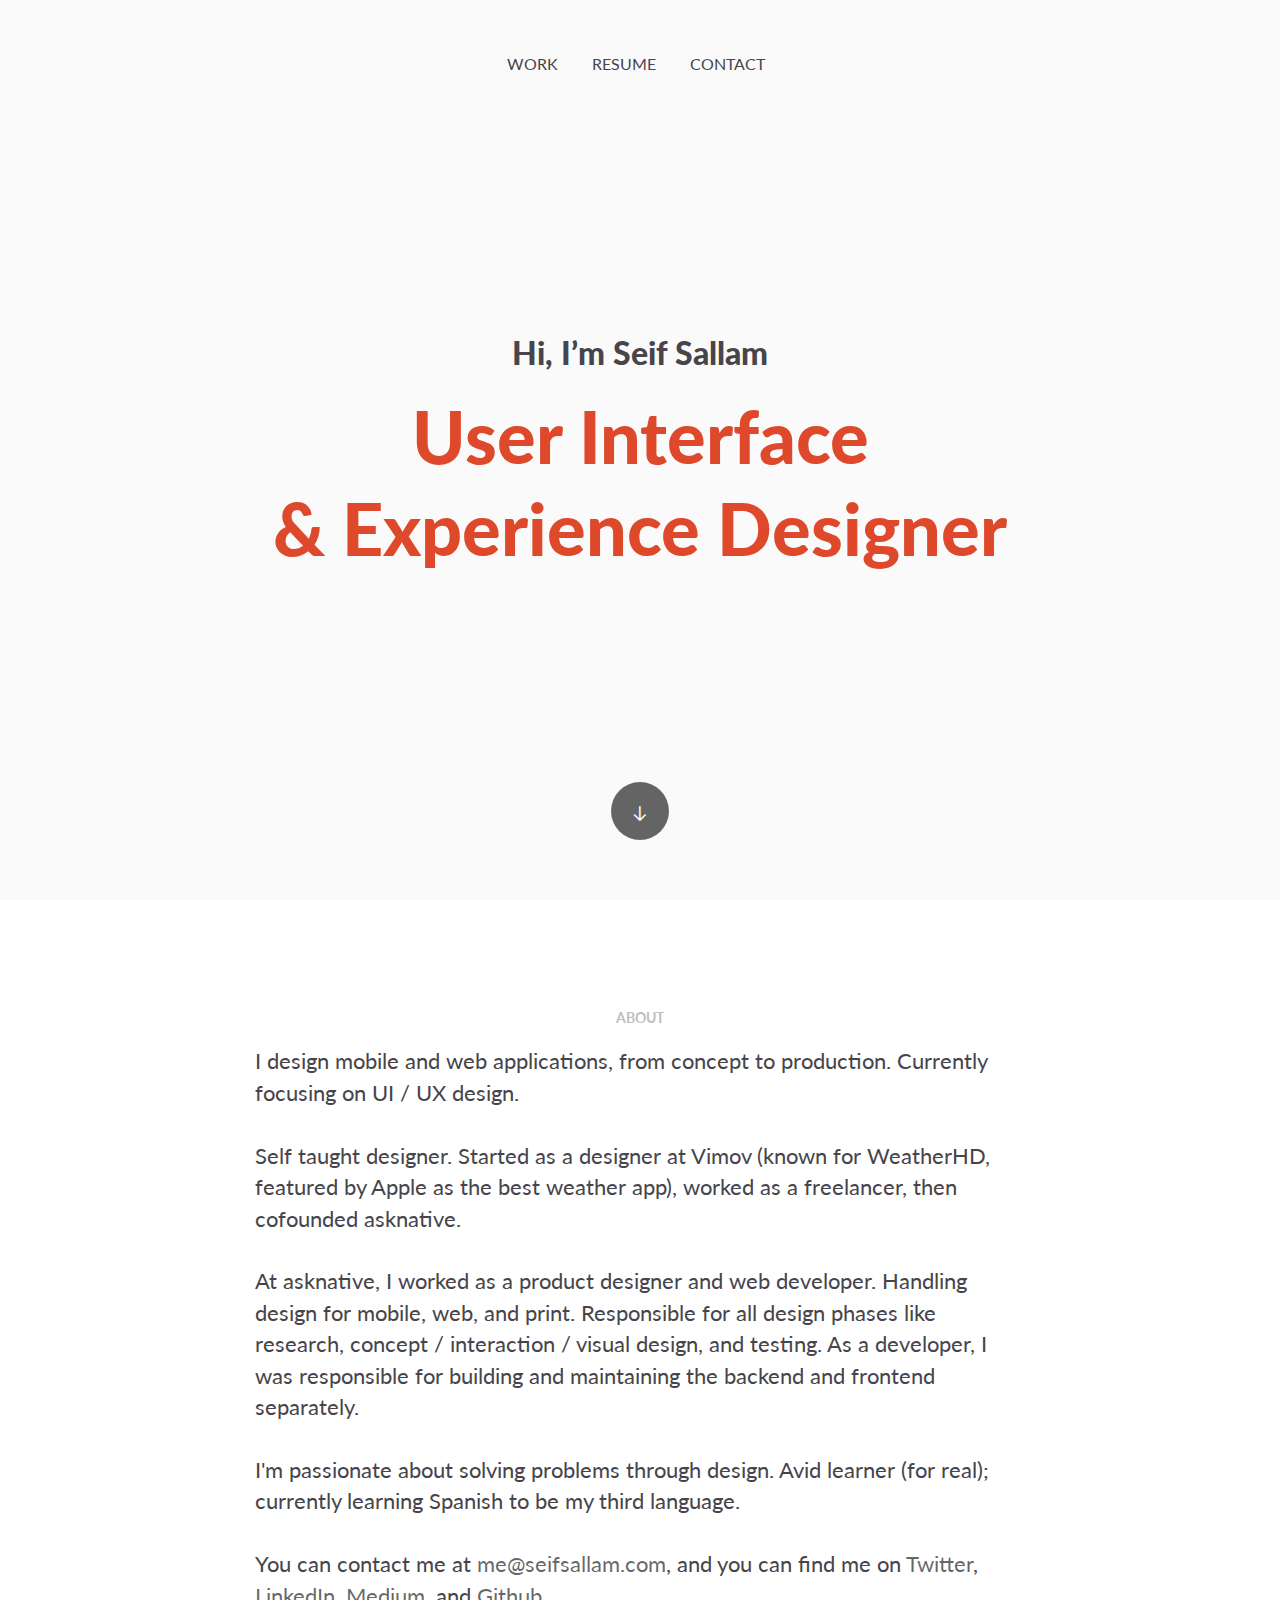
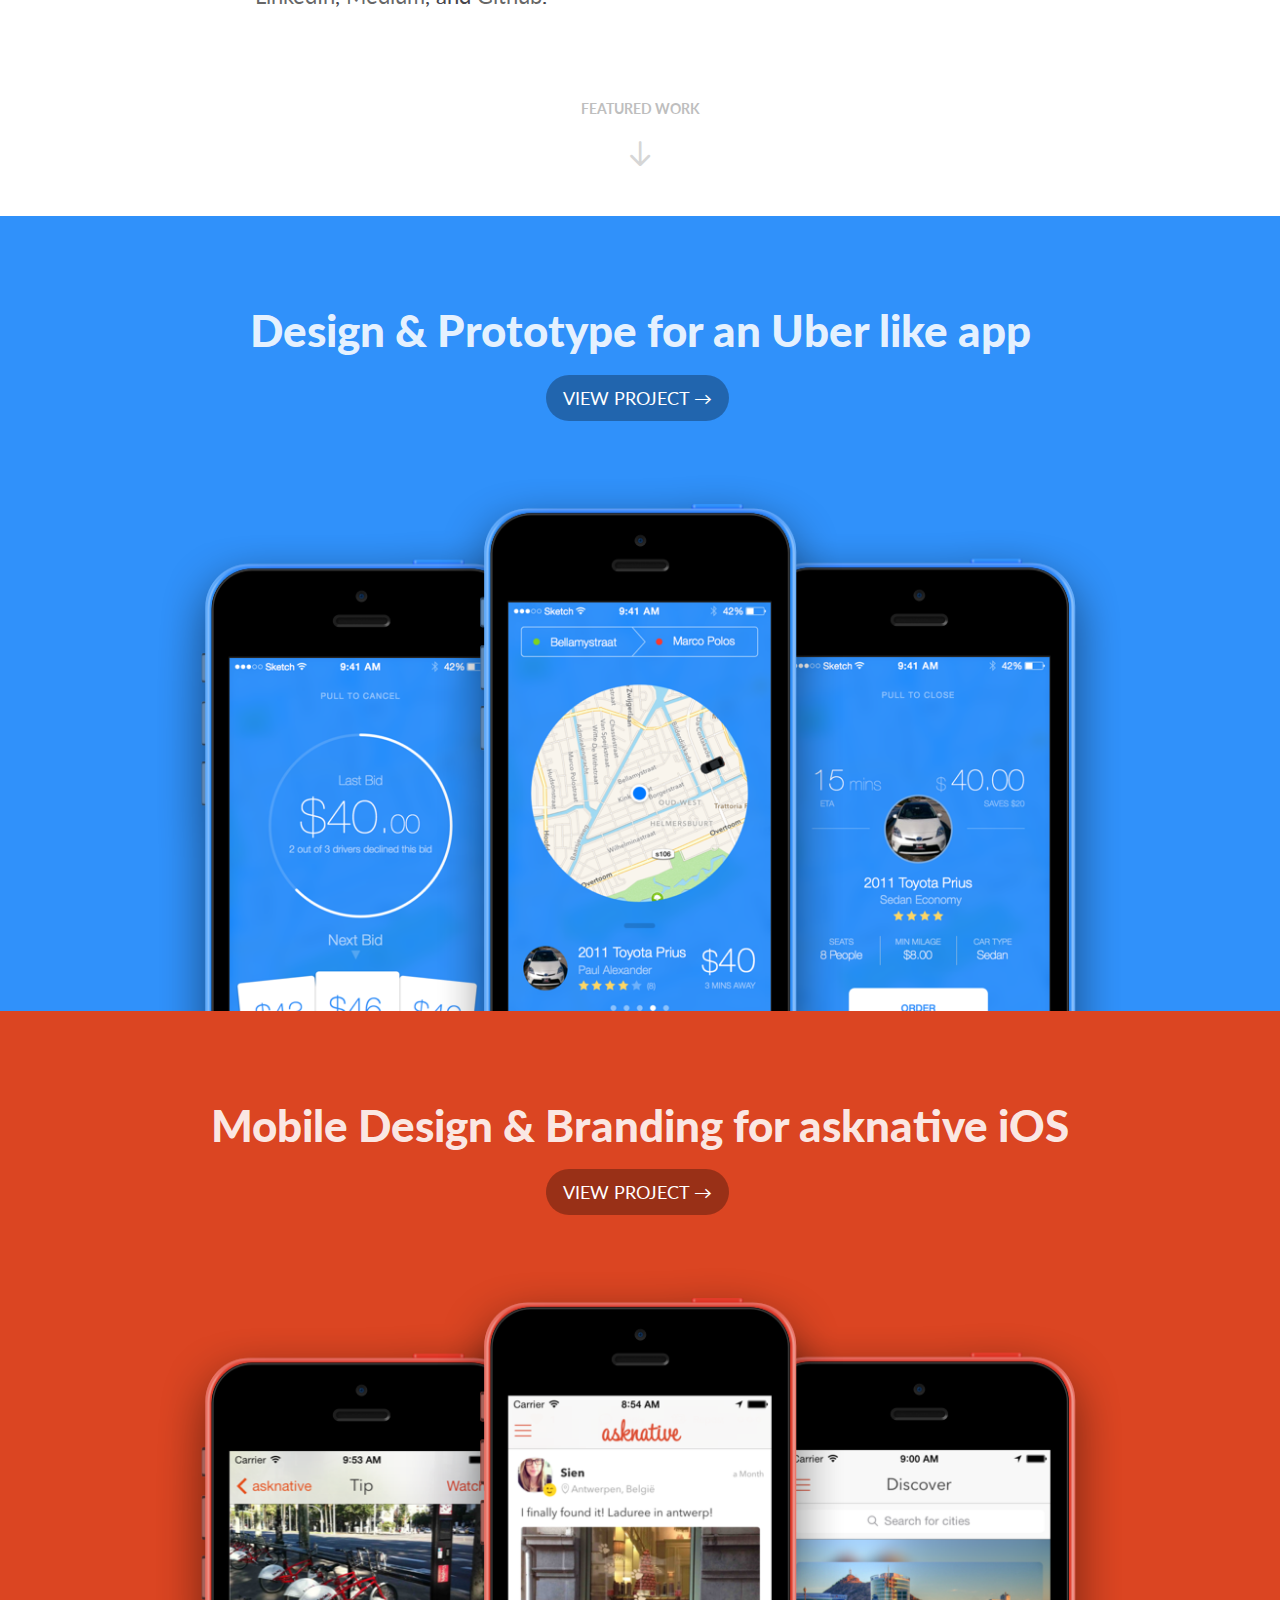
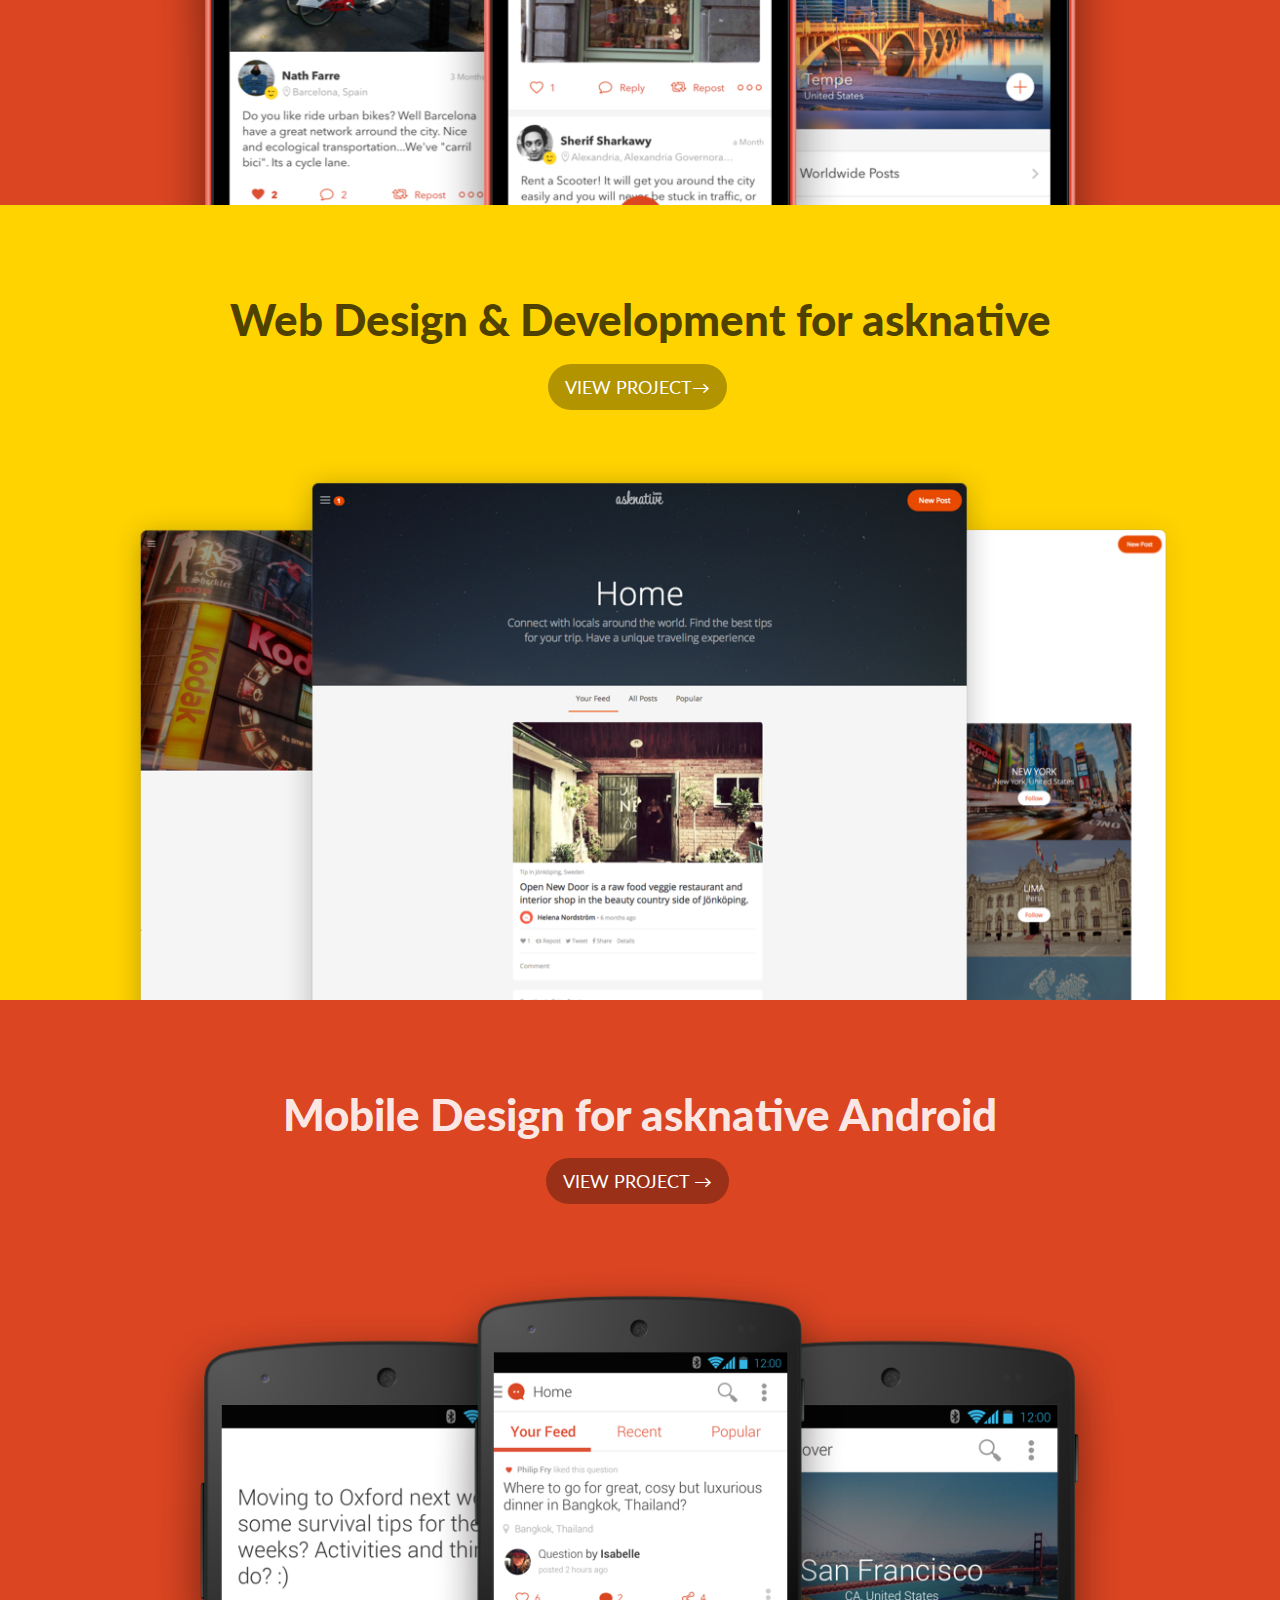
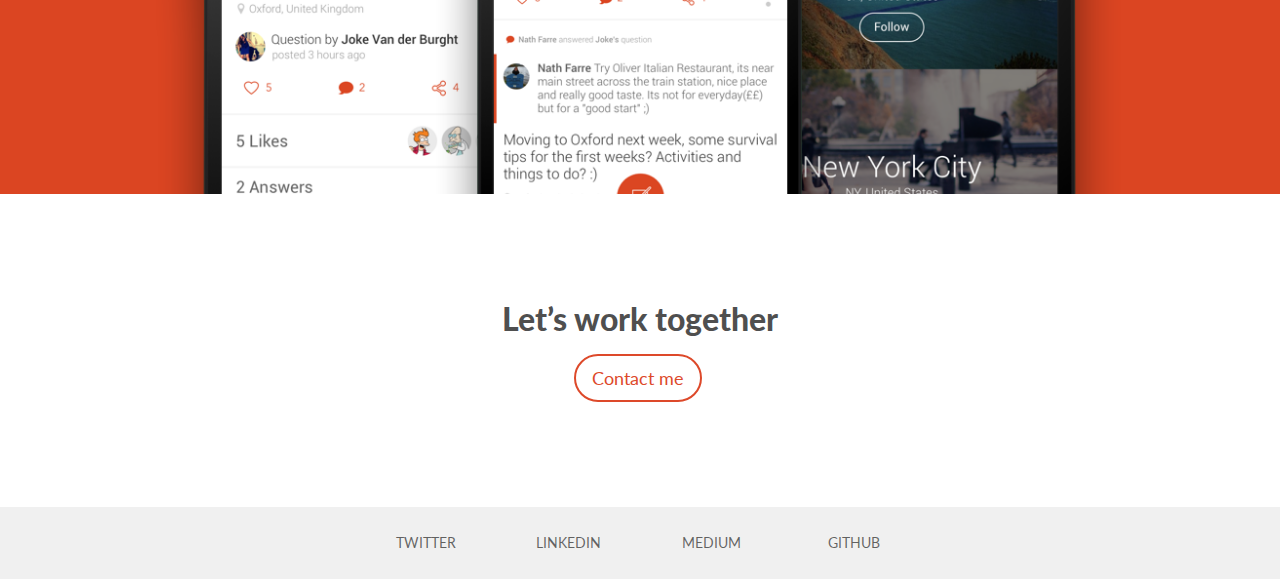
==== index.html @ abde161d "Update Title, Description, and SEO tags" ====
<!doctype html>
<html>
<head>
    <meta charset="utf-8">
    <meta name="keywords" content="product design, freelance, design, ui design, ux design, iOS, android, mobile design, web design">
    <meta name="description" content="User interface and User Experience Designer.">
    <link rel="shortcut icon" type="image/png" href="favicon.png" />
    <meta name="viewport" content="width=device-width, initial-scale=1, user-scalable=0">
    <link rel="stylesheet" type="text/css" href="./css/bootstrap.css">
    <link rel="stylesheet" id="ppstyle" type="text/css" href="style.css">
    <link rel='stylesheet' href='./css/feather.min.css'/><link rel='stylesheet' href='./css/font-awesome.min.css'/><link href='http://fonts.googleapis.com/css?family=Lato:100,300,400,700,900&subset=latin,latin-ext' rel='stylesheet' type='text/css'>
<link href='http://fonts.googleapis.com/css?family=Domine&subset=latin,latin-ext' rel='stylesheet' type='text/css'>
    <script src="./js/jquery-2.1.0.min.js"></script>
    <script src="./js/bootstrap.js"></script>
    <script src="./js/blocs.js"></script>
    
    <title>Seif Sallam UI and UX Designer</title>
</head>
<body>
<!-- Main container -->
<div class="page-container">
    <!-- Hero Bloc --><div id="hero-bloc" class="bloc hero bgc-snow">
	<div class="container bloc-sm hero-nav">
		<nav class="navbar row nav-center">
			<div class="navbar-header">
				<button id="nav-toggle" type="button" class="ui-navbar-toggle navbar-toggle" data-toggle="collapse" data-target=".navbar-1">
					<span class="sr-only">Toggle navigation</span><span class="icon-bar"></span><span class="icon-bar"></span><span class="icon-bar"></span>
				</button>
			</div>
			<div class="navbar-collapse navbar-1 collapse">
				<ul class="site-navigation nav navbar-nav pull-right">
					<li>
						<a class="ltc-outer-space" id="pl-undefined" onclick="scrollToTarget('#project-yaya')">WORK</a>
					</li>
					<li>
						<a id="pl-undefined" class="ltc-outer-space" href="https://paper.dropbox.com/doc/Seif-Sallam-7oxfIg7sLKxjSXdQ8D6M7" target="_blank">RESUME</a>
					</li>
					<li>
						<a id="pl-undefined" href="mailto:me@seifsallam.com" class="ltc-outer-space">CONTACT</a>
					</li>
				</ul>
			</div>
		</nav>
	</div>
	<div class="v-center text-center">
		<div class="vc-content row">
			<div class="col-sm-12">
				<h3 class=" tc-outer-space">
					Hi, I&rsquo;m Seif Sallam
				</h3>
				<h1 class=" text-center tc-cinnabar">
					User Interface<br />&amp; Experience Designer
				</h1>
			</div>
		</div>
	</div><a id="scroll-hero" class="btn-dwn" onclick="scrollToTarget('#about')"><span class="feather-icon icon-arrow-down icon-2 icon-snow icon-sm"></span></a>
</div><!-- Hero Bloc END --><!-- bloc-2 --><div class="bloc l-bloc bgc-white tc-outer-space" id="bloc-2">
	<div class="container bloc-sm">
		<div class="row voffset-lg">
			<div class="col-xs-12 col-md-8 col-md-offset-2">
				<h4 class="mg-md text-center tc-gray-x11-gray">
					<strong>ABOUT</strong>
				</h4>
				<p class=" text-left">
					I design mobile and web applications, from concept to production. Currently focusing on UI / UX design.<br /><br />Self taught designer. Started as a designer at Vimov (known for WeatherHD, featured by Apple as the best weather app), worked as a freelancer, then cofounded asknative.<br /><br />At asknative, I worked as a product designer and web developer. Handling design for mobile, web, and print. Responsible for all design phases like research, concept / interaction / visual design, and testing. As a developer, I was responsible for building and maintaining the backend and frontend separately.<br /><br />I'm passionate about solving problems through design. Avid learner (for real); currently learning Spanish to be my third language.<br /><br />You can contact me at <a class="ltc-84" href="mailto:me@seifsallam.com">me@seifsallam.com</a>, and you can find me on <a class="ltc-84" href="http://twitter.com/seifsallam" target="_blank">Twitter</a>, <a class="ltc-84" href="https://eg.linkedin.com/in/seifsallam" target="_blank">LinkedIn</a>, <a class="ltc-84" href="http://medium.com/@seifsallam" target="_blank">Medium</a>, and <a class="ltc-84" href="http://github.com/seifsallam" target="_blank">Github</a>.
				</p>
			</div>
		</div>
	</div>
</div><!-- bloc-2 END --><!-- bloc-3 --><div class="bloc l-bloc bgc-white" id="bloc-3">
	<div class="container bloc-md">
		<div class="row">
			<div class="col-xs-12 col-md-8 col-md-offset-2">
				<h4 class="mg-md text-center tc-gray-x11-gray">
					<strong>FEATURED WORK</strong>
				</h4>
				<div class="text-center">
					<a onclick="scrollToTarget('#project-yaya')"><span class="feather-icon icon-arrow-down icon-md icon-light-gray"></span></a>
				</div>
			</div>
		</div>
	</div>
</div><!-- bloc-3 END --><!-- project-yaya --><div class="bloc bgc-dodger-blue d-bloc" id="project-yaya">
	<div class="container">
		<div class="row voffset-lg">
			<div class="col-sm-12">
				<h3 class="mg-md  text-center">
					Design &amp; Prototype for an Uber like app
				</h3>
				<div class="text-center">
					<a href="car-app.html" class="btn btn-lg btn-rd btn-d">VIEW PROJECT →</a>
				</div><a href="car-app.html"><img class="img-responsive center-block" src="img/preview-yaya-full.png" /></a>
			</div>
		</div>
	</div>
</div><!-- project-yaya END --><!-- project-asknative-ios --><div class="bloc bgc-cg-red d-bloc" id="project-asknative-ios">
	<div class="container">
		<div class="row voffset-lg">
			<div class="col-sm-12">
				<h3 class="mg-md  text-center">
					Mobile Design &amp; Branding for asknative iOS
				</h3>
				<div class="text-center">
					<a href="asknative-ios.html" class="btn btn-rd btn-lg btn-d">VIEW PROJECT →</a>
				</div><a href="asknative-ios.html"><img class="img-responsive center-block" src="img/preview-asknative-ios-full.png" /></a>
			</div>
		</div>
	</div>
</div><!-- project-asknative-ios END --><!-- project-asknative-webapp --><div class="bloc bgc-yellow-ncs l-bloc" id="project-asknative-webapp">
	<div class="container">
		<div class="row voffset-lg">
			<div class="col-sm-12">
				<h3 class="mg-md  text-center">
					Web Design &amp; Development for asknative
				</h3>
				<div class="text-center">
					<a href="asknative-webapp.html" class="btn btn-rd btn-lg btn-d">VIEW PROJECT→</a>
				</div><a href="asknative-webapp.html"><img class="img-responsive center-block" src="img/preview-asknative-web-full.png" /></a>
			</div>
		</div>
	</div>
</div><!-- project-asknative-webapp END --><!-- project-asknative-android --><div class="bloc bgc-cg-red d-bloc" id="project-asknative-android">
	<div class="container">
		<div class="row voffset-lg">
			<div class="col-sm-12">
				<h3 class="mg-md  text-center">
					Mobile Design for asknative Android
				</h3>
				<div class="text-center">
					<a href="asknative-android.html" class="btn btn-rd btn-lg btn-d">VIEW PROJECT →</a>
				</div><a href="asknative-android.html"><img class="img-responsive center-block" src="img/preview-asknative-android-full.png" /></a>
			</div>
		</div>
	</div>
</div><!-- project-asknative-android END --><!-- bloc-8 --><div class="bloc l-bloc bgc-white" id="bloc-8">
	<div class="container bloc-lg">
		<div class="row">
			<div class="col-xs-12 col-md-8 col-md-offset-2">
				<h3 class="text-center  mg-md">
					Let&rsquo;s work together
				</h3>
				<div class="text-center">
					<a href="mailto:me@seifsallam.com" class="btn btn-rd wire-btn-cinnabar btn-lg btn-wire">Contact me</a>
				</div>
			</div>
		</div>
	</div>
</div><!-- bloc-8 END --><!-- Footer - bloc-114 --><div class="bloc bgc-anti-flash-white l-bloc" id="bloc-114">
	<div class="container bloc-sm">
		<div class="row">
			<div class="col-sm-12 col-md-6 col-md-offset-3">
				<div class="col-sm-3 text-center">
					<a class="social" href="index.html"></a>
					<div class="text-center">
						<a href="http://twitter.com/seifsallam" class="a-btn" target="_blank">TWITTER</a>
					</div>
				</div>
				<div class="col-sm-3 text-center">
					<a class="social" href="index.html"></a><a href="https://eg.linkedin.com/in/seifsallam" class="a-btn" target="_blank">LINKEDIN</a>
				</div>
				<div class="col-sm-3 text-center">
					<a class="social" href="index.html"></a><a href="http://medium.com/@seifsallam" class="a-btn" target="_blank">MEDIUM</a>
				</div>
				<div class="col-sm-3 text-center">
					<a class="social" href="index.html"></a><a href="http://github.com/seifsallam" class="a-btn" target="_blank">GITHUB</a>
				</div>
			</div>
		</div>
	</div>
</div><!-- Footer - bloc-114 END -->
</div>
<!-- Main container END -->

</body>
    
<!-- Google Analytics -->
<script>  (function(i,s,o,g,r,a,m){i['GoogleAnalyticsObject']=r;i[r]=i[r]||function(){  (i[r].q=i[r].q||[]).push(arguments)},i[r].l=1*new Date();a=s.createElement(o),  m=s.getElementsByTagName(o)[0];a.async=1;a.src=g;m.parentNode.insertBefore(a,m)  })(window,document,'script','//www.google-analytics.com/analytics.js','ga');  ga('create', 'UA-33224950-2', 'auto');  ga('send', 'pageview');</script>
<!-- Google Analytics END -->

</html>
---- style.css ----
/*-----------------------------------------------------------------------------------*/
/*	    portfolio
/*      Built with Blocs
/*-----------------------------------------------------------------------------------*/

body{
	margin:0;
	padding:0;
    background:#FFF;
    overflow-x:hidden;
    -webkit-font-smoothing: antialiased;
    -moz-osx-font-smoothing: grayscale;
}
a:hover{text-decoration: none; cursor:pointer;}

a,button{outline: none!important;} /* Prevent ugly blue glow on chrome and safari */


a{
	color:or:#DD492A!important;
}
 a:hover{
	color:#000000!important;
	 text-decoration: none;
	 cursor:pointer;
}



/* Globals type styling */
 h1, h4, h5, h6, p, label, .btn, a{
	font-family:Lato;
	font-weight:400;
}
h2{
	font-family:Lato;
	font-weight:900;
}
h3{
	font-family:Lato;
	font-weight:900;
}

h2{
	font-size:66px;
}
h3{
	font-size:44px;
}
h4{
	font-size:14px;
}

/* Site container width */

.container{
	max-width:1170px;
}

/* = Blocs
-------------------------------------------------------------- */

.bloc{
	width:100%;
	clear:both;
	background: 50% 50% no-repeat;
	padding:0 50px;
	-webkit-background-size: cover;
	-moz-background-size: cover;
	-o-background-size: cover;
	background-size: cover;
	position:relative;
}
.bloc .container{
	padding-left:0;
	padding-right:0;
}


/* Sizes */

.bloc-lg{
	padding:100px 50px;
}
.bloc-md{
	padding:50px;
}
.bloc-sm{
	padding:20px 50px;
}


/* Group Styles */

.bloc-group{
	width:100%;
	display:table;
	table-layout: fixed;
}
.bloc-group .bloc{
	position:relative;
	display: table-cell;
	vertical-align: top;
}
.bloc-tile-2{
	width:50%;
}
.bloc-tile-3{
	width:33.33333333%;
}
.bloc-tile-4{
	width:25%;
}
.bloc-tile-2 .container, .bloc-tile-3 .container, .bloc-tile-4 .container{
	width:100%;
}


/* Dark theme */

.d-bloc{
	color:rgba(255,255,255,.7);
}
.d-bloc button:hover{
	color:rgba(255,255,255,.9);
}
.d-bloc h1, .d-bloc h2, .d-bloc h3, .d-bloc h4,.d-bloc h5, .d-bloc h6, .d-bloc .ico{
	color:rgba(255,255,255,.9);
}
.d-bloc .icon-round,.d-bloc .icon-square,.d-bloc .icon-rounded,.d-bloc .icon-semi-rounded-a,.d-bloc .icon-semi-rounded-b{
	border-color:rgba(255,255,255,.9);
}
.d-bloc .divider-h span{
	border-color:rgba(255,255,255,.2);
}
.d-bloc a{
	color:rgba(255,255,255,.6);
}
.d-bloc a:hover{
	color:rgba(255,255,255,1);
}
.d-bloc .navbar-toggle .icon-bar{
	background:rgba(255,255,255,1);
}
.d-bloc .btn-wire,.d-bloc .btn-wire:hover{
	color:rgba(255,255,255,1);
	border-color:rgba(255,255,255,1);
}
.d-bloc .panel{
	color:rgba(0,0,0,.5);
}
.d-bloc .panel button:hover{
	color:rgba(0,0,0,.7);
}
.d-bloc .panel h1,.d-bloc .panel h2, .d-bloc .panel h3, .d-bloc .panel h4, .d-bloc .panel h5, .d-bloc .panel h6, .d-bloc .ico{
	color:rgba(0,0,0,.7);
}
.d-bloc .panel icon{
	border-color:rgba(0,0,0,.7);
}
.d-bloc .panel .divider-h span{
	border-color:rgba(0,0,0,.1);
}
.d-bloc .panel a{
	color:rgba(0,0,0,.6);
}
.d-bloc .panel a:hover{
	color:rgba(0,0,0,1);
}
.d-bloc .panel .btn-wire, .d-bloc .panel .btn-wire:hover{
	color:rgba(0,0,0,.7);
	border-color:rgba(0,0,0,.3);
}


/* Light theme */

.l-bloc{
	color:rgba(0,0,0,.5);
}
.l-bloc button:hover{
	color:rgba(0,0,0,.7);
}
.l-bloc h1,.l-bloc h2,.l-bloc h3,.l-bloc h4,.l-bloc h5, .l-bloc h6, .l-bloc .ico{
	color:rgba(0,0,0,.7);
}
.l-bloc .icon-round,.l-bloc .icon-square,.l-bloc .icon-rounded,.l-bloc .icon-semi-rounded-a,.l-bloc .icon-semi-rounded-b{
	border-color:rgba(0,0,0,.7);
}
.l-bloc .divider-h span{
	border-color:rgba(0,0,0,.1);
}
.l-bloc a{
	color:rgba(0,0,0,.6);
}
.l-bloc a:hover{
	color:rgba(0,0,0,1);
}
.l-bloc .navbar-toggle .icon-bar{
	color:rgba(0,0,0,.6);
}
.l-bloc .btn-wire, .l-bloc .btn-wire:hover{
	color:rgba(0,0,0,.7);
	border-color:rgba(0,0,0,.3);
}

/* Row Margin Offsets */

.voffset{
	margin-top:30px;
}
.voffset-md{
	margin-top:50px;
}
.voffset-lg{
	margin-top:80px;
}

/* Bloc text custom styling */

#hero-bloc h3{
	font-size: 32px;
	font-family: Lato;
	font-weight: 900;
}
#hero-bloc h1{
	font-family: Lato;
	font-weight: 900;
	font-size: 72px;
	line-height: 92px;
}
#bloc-2 p{
	font-family: Lato;
	font-weight: 400;
	font-size: 22px;
}
#bloc-8 h3{
	line-height: 30px;
	font-size: 32px;
}
#bloc-9 p{
	font-family: Domine;
	font-size: 24px;
	line-height: 36px;
}
#bloc-10 h5{
	font-family: Lato;
	font-weight: 400;
}
#bloc-10 h4{
	font-size: 14px;
	font-family: Lato;
	font-weight: 900;
	line-height: 15px;
}
#bloc-11 p{
	line-height: 36px;
	font-size: 24px;
	font-family: Domine;
}
#bloc-12 p{
	font-size: 24px;
	line-height: 36px;
	font-family: Domine;
}
#bloc-13 p{
	line-height: 36px;
	font-size: 24px;
	font-family: Domine;
}
#bloc-14 p{
	line-height: 36px;
	font-size: 24px;
	font-family: Domine;
}
#bloc-16 p{
	line-height: 36px;
	font-size: 24px;
	font-family: Domine;
}
#bloc-18 p{
	font-size: 24px;
	line-height: 36px;
	font-family: Domine;
}
#bloc-20 p{
	font-size: 24px;
	line-height: 36px;
	font-family: Domine;
}
#bloc-22 p{
	font-family: Domine;
	font-size: 24px;
	line-height: 36px;
}
#bloc-24 p{
	font-weight: 100;
	font-family: Domine;
	font-size: 24px;
	line-height: 36px;
}
#bloc-25 p{
	line-height: 36px;
	font-size: 24px;
	font-family: Domine;
}
#bloc-26 p{
	font-size: 24px;
	font-family: Domine;
	line-height: 36px;
}
#bloc-30 h3{
	line-height: 30px;
	font-size: 32px;
}
#bloc-31 p{
	font-weight: 100;
	font-family: Domine;
	font-size: 24px;
	line-height: 36px;
}
#bloc-32 h5{
	font-family: Lato;
	font-weight: 400;
}
#bloc-32 h4{
	font-family: Lato;
	font-weight: 900;
}
#bloc-33 p{
	font-weight: 100;
	font-family: Domine;
	font-size: 24px;
	line-height: 36px;
}
#bloc-34 p{
	font-weight: 100;
	font-family: Domine;
	font-size: 24px;
	line-height: 36px;
}
#bloc-36 p{
	font-weight: 100;
	font-family: Domine;
	font-size: 24px;
	line-height: 36px;
}
#bloc-38 p{
	font-weight: 100;
	font-family: Domine;
	font-size: 24px;
	line-height: 36px;
}
#bloc-40 p{
	font-weight: 100;
	font-family: Domine;
	font-size: 24px;
	line-height: 36px;
}
#bloc-42 p{
	font-weight: 100;
	font-family: Domine;
	font-size: 24px;
	line-height: 36px;
}
#bloc-47 h3{
	font-size: 32px;
	line-height: 30px;
}
#bloc-48 p{
	font-weight: 400;
	font-family: Domine;
	font-size: 24px;
	line-height: 36px;
}
#bloc-49 h4{
	font-family: Lato;
	font-weight: 900;
}
#bloc-50 p{
	font-weight: 400;
	font-family: Domine;
	font-size: 24px;
	line-height: 36px;
}
#bloc-51 p{
	font-weight: 400;
	font-family: Domine;
	font-size: 24px;
	line-height: 36px;
}
#bloc-52 p{
	font-weight: 400;
	font-family: Domine;
	font-size: 24px;
	line-height: 36px;
}
#bloc-54 p{
	font-weight: 400;
	font-family: Domine;
	font-size: 24px;
	line-height: 36px;
}
#bloc-56 p{
	font-weight: 400;
	font-family: Domine;
	font-size: 24px;
	line-height: 36px;
}
#bloc-58 p{
	font-weight: 400;
	font-family: Domine;
	font-size: 24px;
	line-height: 36px;
}
#bloc-60 p{
	font-weight: 400;
	font-family: Domine;
	font-size: 24px;
	line-height: 36px;
}
#bloc-62 p{
	font-weight: 400;
	font-family: Domine;
	font-size: 24px;
	line-height: 36px;
}
#bloc-64 p{
	font-weight: 400;
	font-family: Domine;
	font-size: 24px;
	line-height: 36px;
}
#bloc-66 p{
	font-weight: 400;
	font-family: Domine;
	font-size: 24px;
	line-height: 36px;
}
#bloc-68 p{
	font-weight: 400;
	font-family: Domine;
	font-size: 24px;
	line-height: 36px;
}
#bloc-70 p{
	font-weight: 400;
	font-family: Domine;
	font-size: 24px;
	line-height: 36px;
}
#bloc-72 p{
	font-weight: 400;
	font-family: Domine;
	font-size: 24px;
	line-height: 36px;
}
#bloc-74 p{
	font-weight: 400;
	font-family: Domine;
	font-size: 24px;
	line-height: 36px;
}
#bloc-76 p{
	font-weight: 400;
	font-family: Domine;
	font-size: 24px;
	line-height: 36px;
}
#bloc-78 p{
	font-weight: 400;
	font-family: Domine;
	font-size: 24px;
	line-height: 36px;
}
#bloc-80 p{
	font-weight: 400;
	font-family: Domine;
	font-size: 24px;
	line-height: 36px;
}
#bloc-82 p{
	font-weight: 400;
	font-family: Domine;
	font-size: 24px;
	line-height: 36px;
}
#bloc-84 p{
	font-weight: 400;
	font-family: Domine;
	font-size: 24px;
	line-height: 36px;
}
#bloc-88 p{
	font-weight: 400;
	font-family: Domine;
	font-size: 24px;
	line-height: 36px;
}
#bloc-92 h3{
	font-size: 32px;
	line-height: 30px;
}
#bloc-93 h1{
	font-family: Lato;
	font-weight: 900;
	font-size: 66px;
	line-height: 73px;
}
#bloc-93 p{
	font-weight: 100;
	font-family: Domine;
	font-size: 24px;
	line-height: 36px;
}
#bloc-94 h5{
	font-family: Lato;
	font-weight: 400;
}
#bloc-94 h4{
	font-size: 14px;
	line-height: 15px;
	font-family: Lato;
	font-weight: 900;
}
#bloc-95 p{
	font-weight: 100;
	font-family: Domine;
	font-size: 24px;
	line-height: 36px;
}
#bloc-96 p{
	font-weight: 100;
	font-family: Domine;
	font-size: 24px;
	line-height: 36px;
}
#bloc-97 p{
	font-weight: 100;
	font-family: Domine;
	font-size: 24px;
	line-height: 36px;
}
#bloc-98 p{
	font-weight: 100;
	font-family: Domine;
	font-size: 24px;
	line-height: 36px;
}
#bloc-100 p{
	font-weight: 100;
	font-family: Domine;
	font-size: 24px;
	line-height: 36px;
}
#bloc-102 p{
	font-weight: 100;
	font-family: Domine;
	font-size: 24px;
	line-height: 36px;
}
#bloc-104 p{
	font-weight: 100;
	font-family: Domine;
	font-size: 24px;
	line-height: 36px;
}
#bloc-106 p{
	font-weight: 100;
	font-family: Domine;
	font-size: 24px;
	line-height: 36px;
}
#bloc-108 p{
	font-weight: 100;
	font-family: Domine;
	font-size: 24px;
	line-height: 36px;
}
#bloc-113 h3{
	font-size: 32px;
	line-height: 30px;
}

/* = NavBar
-------------------------------------------------------------- */

.navbar{
	margin-bottom: 0;
	z-index:1;
}
.navbar-brand{
	height:auto;
	padding:15px 15px;
	font-size:25px!important;
	font-weight:normal;
	font-weight:600;
}
.navbar-brand img{
	max-height: 200px;
	margin: 0 5px 0 0;
	display:inline;
}
.navbar-brand{
	padding: 15px 15px;
}
.navbar .nav{
	padding-top: 2px;
	margin-right: -16px;
	float:right;
	z-index:1;
}
.nav > li{
	float:left;
	margin-top:4px;
	font-size:16px;
}
.navbar-nav .open .dropdown-menu > li > a{
	text-align: inherit;
}
.nav > li a:hover, .nav > li a:focus{
	background:transparent;
}
.navbar-toggle{
	margin: 10px 10px 0 0;
	border: 0px;
}
.navbar-toggle:hover{
	background:transparent!important;
}
.navbar-toggle .icon-bar{
	background-color: rgba(0,0,0,.5);
	width: 26px;
}
 /* Inverted navbar */

.nav-invert .navbar .nav{
	float:left;
}
.nav-invert .navbar-header, .nav-invert .navbar-brand{
	float:right;
}
@media (min-width: 768px){
	.site-navigation{
		position:absolute;
		top:50%;
		right:20px;
		transform:translate(0, -50%);
		-webkit-transform:translateY(-50%);
	}
	.nav-invert .site-navigation{
		left:20px;
		right:0;
	}
	.nav-center{
		text-align:center;
	}
	.nav-center .navbar-header{
		width:100%;
	}
	.nav-center .navbar-header, .nav-center .navbar-brand, .nav-center .nav > li{
		float: none;
		display:inline-block;
	}
	.nav-center .site-navigation{
		position:relative;
		width:100%;
		margin-top:20px;
	}
}
.nav > li > .dropdown a{
	background: none!important;
	display: block;
	padding: 14px 15px;
}

nav .caret{
	margin: 0 5px;
}

/* = Hero
-------------------------------------------------------------- */

.hero{
	padding-top:0;
}
.hero-nav{
	position:absolute;
	margin: 0 auto;
	top:0;
	left:0;
	right:0;
}
.v-center{
	position: relative;
	height: inherit;
}
.v-center .vc-content{
	position:relative;
	top:50%;
	transform:translateY(-50%);
	-webkit-transform:translateY(-50%);
}
.hero .btn-dwn{
	width: 58px;
	height: 58px;
	line-height: 58px;
	margin: 0 0 0 -29px;
	padding: 0;
	border-radius: 50%;
	text-align: center;
	font-size: 18px;
	color: rgba(255,255,255,.8);
	background: rgba(0,0,0,.6);
	position: absolute;
	left: 50%;
	bottom: 60px;
	border:0;
}
.hero .btn-dwn:hover{
	color: rgba(255,255,255,1);
}

/* = Bric adjustment margins
-------------------------------------------------------------- */

.mg-clear{
	margin:0;
}
.mg-sm{
	margin-top:10px;
	margin-bottom:5px;
}
.mg-md{
	margin-top:10px;
	margin-bottom:20px;
}
.mg-lg{
	margin-top:10px;
	margin-bottom:40px;
}
img.mg-sm,img.mg-md,img.mg-lg{
	margin-top: 0;
}
img.mg-sm{
	margin-bottom:10px;
}
img.mg-md{
	margin-bottom:30px;
}
img.mg-lg{
	margin-bottom:50px;
}

/* = Buttons
-------------------------------------------------------------- */

.btn{
	margin: 0 5px 5px 0;
}
.btn.pull-right{
	margin: 0 0 5px 5px;
}
.btn-d,.btn-d:hover,.btn-d:focus{
	color:#FFF!important;
	background:rgba(0,0,0,.3);
}

/* Prevent ugly blue glow on chrome and safari */
button{
	outline: none!important;
}

.btn-rd{
	border-radius: 40px;
}
.btn-wire{
	background:transparent!important;
	border:2px solid transparent;
}
.btn-wire:hover{
	background:transparent!important;
	border:2px solid transparent;
}
.a-btn{
	padding: 6px 10px 6px 0;
	line-height: 1.42857143;
	display:inline-block;
}
.text-center .a-btn{
	padding: 6px 0;
}
.dropdown a .caret{
	margin:0 0 0 5px}
/* = Icons
-------------------------------------------------------------- */
.icon-sm{
	font-size:18px!important;
}
.icon-md{
	font-size:30px!important;
}




.panel-sq, .panel-sq .panel-heading, .panel-sq .panel-footer{
	border-radius:0;
}
.panel-rd{
	border-radius:30px;
}
.panel-rd .panel-heading{
	border-radius:29px 29px 0 0;
}
.panel-rd .panel-footer{
	border-radius:0 0 29px 29px;
}



/* iFrame */

iframe{
	border:0;
}


/* ScrollToTop button */

.scrollToTop{
	width:40px;
	height:40px;
	position:fixed;
	bottom:20px;
	right:20px;
	opacity: 0;
	z-index: 500;
	transition: all .3s ease-in-out;
}
.scrollToTop span{
	margin-top: 6px;
}
.showScrollTop{
	font-size: 14px;
	opacity: 1;
}

/* = Custom Colour Styling
-------------------------------------------------------------- */

/* Background colour styles */

.bgc-snow{
	background-color:#FAFAFA;
}
.bgc-white{
	background-color:#ffffff;
}
.bgc-dodger-blue{
	background-color:#3091FA;
}
.bgc-cg-red{
	background-color:#DB4522;
}
.bgc-yellow-ncs{
	background-color:#FFD300;
}
.bgc-white-smoke{
	background-color:#F5F5F5;
}
.bgc-cinnabar{
	background-color:#DD492A;
}
.bgc-golden-yellow{
	background-color:#FFE000;
}
.bgc-anti-flash-white{
	background-color:#F0F0F0;
}
/* Text colour styles */

.tc-cinnabar{
	color:#DD492A!important;
}
.tc-outer-space{
	color:#47454B!important;
	!important}.tc-gray-x11-gray{
	color:#BEBEBE!important;
}
.tc-outer-space-2{
	color:#454545!important;
}
.tc-white{
	color:#ffffff!important;
}
/* Button colour styles */

.wire-btn-cinnabar{
	color:#DD492A!important;
	border-color:#DD492A!important;
}
.wire-btn-cg-red{
	color:#DB4522!important;
	border-color:#DB4522!important;
}
/* Link colour styles */

.ltc-outer-space{
	color:#47454B!important;
}
.ltc-outer-space:hover{
	color:#3b393e!important;
}
/* Icon colour styles */

.icon-snow{
	color:#FAFAFA!important;
	border-color:#FAFAFA!important;
}
.icon-light-gray{
	color:#D6D6D6!important;
	border-color:#D6D6D6!important;
}

/* Bloc image backgrounds */

}.bg-asknative-iOS-case-study{
	background-image:url("img/asknative%20iOS%20case%20study.png");
}
.bg-avatar-siwa{
	background-image:url("img/avatar-siwa.jpg");
}
.bg-Oval-248-Copy-4-Oval-248{
	background-image:url("img/Oval%20248%20Copy%204%20+%20Oval%20248.png");
}
.bg-color-1{
	background-image:url("img/color-1.png");
}
.bg-color-4{
	background-image:url("img/color-4.png");
}
.bg-Artboard-16-Copy-5{
	background-image:url("img/Artboard%2016%20Copy%205.png");
}
.bg-Artboard-16-Copy-8{
	background-image:url("img/Artboard%2016%20Copy%208.png");
}
.bg-logo-7{
	background-image:url("img/logo-7.png");
}
.bg-logo-5{
	background-image:url("img/logo-5.png");
}
.bg-hello-bg{
	background-image:url("http://www.gardenberg.se/wp-content/uploads/2015/05/hello_bg.jpg");
}
.bg-asknative-android-wide{
	background-image:url("img/asknative-android-wide.png");
}
.bg-streaming-web-wide{
	background-image:url("img/streaming-web-wide.png");
}
.bg-cars-ios-wide{
	background-image:url("img/cars-ios-wide.png");
}
.bg-asknative-ios-wide{
	background-image:url("img/asknative-ios-wide.png");
}
.bg-asknative-web-wide{
	background-image:url("img/asknative-web-wide.png");
}
.bg-cars-ios-2{
	background-image:url("img/cars-ios-2.png");
}
.bg-asknative-ios-wide{
	background-image:url("img/asknative-ios-wide.png");
}
.bg-asknative-web-2{
	background-image:url("img/asknative-web-2.png");
}
.bg-cover-7{
	background-image:url("img/cover-7.jpg");
}
.bg-01-Header{
	background-image:url("img/01%20Header.png");
}
.bg-map{
	background-image:url("img/map.jpg");
}
.bg-asknative-ios-post-cells{
	background-image:url("img/asknative-ios-post-cells.png");
}
.bg-asknative-ios-post-background{
	background-image:url("img/asknative-ios-post-background.png");
}
.bg-asknative-ios-post-background{
	background-image:url("img/asknative-ios-post-background.png");
}
.bg-asknative-ios-post-cells-background{
	background-image:url("img/asknative-ios-post-cells-background.png");
}
.bg-asknative-ios-discover-background{
	background-image:url("img/asknative-ios-discover-background.png");
}
.bg-asknative-ios-navigation-background{
	background-image:url("img/asknative-ios-navigation-background.png");
}
.bg-asknative-ios-final-background{
	background-image:url("img/asknative-ios-final-background.png");
}
.bg-10-banner-1{
	background-image:url("img/10-banner-1.png");
}
.bg-asknative-ios-navigation-background{
	background-image:url("img/asknative-ios-navigation-background.png");
}
.bg-cover-7{
	background-image:url("img/cover-7.jpg");
}
.bg-cover-0{
	background-image:url("img/cover-0.jpg");
}
.bg-not-found-0{
	background-image:url("img/not-found-0.jpg");
}
.bg-asknative-ios-final{
	background-image:url("img/asknative-ios-final.png");
}
.bg-asknative-android-timeline-background{
	background-image:url("img/asknative-android-timeline-background.png");
}
.bg-asknative-android-postdetails-background{
	background-image:url("img/asknative-android-postdetails-background.png");
}
.bg-asknative-android-listings-background{
	background-image:url("img/asknative-android-listings-background.png");
}
.bg-sanfran{
	background-image:url("img/sanfran.jpg");
}
.bg-asknative-android-discover-background{
	background-image:url("img/asknative-android-discover-background.png");
}
.bg-preview-yaya-full{
	background-image:url("img/preview-yaya-full.png");
}
.bg-preview-asknative-ios-full{
	background-image:url("img/preview-asknative-ios-full.png");
}
.bg-preview-asknative-android-full{
	background-image:url("img/preview-asknative-android-full.png");
}
.bg-map{
	background-image:url("img/map.jpg");
}
.bg-camera{
	background-image:url("img/camera.jpg");
}
.bg-city{
	background-image:url("img/city.jpg");
}



/* = Mobile adjustments 
-------------------------------------------------------------- */
@media (max-width: 1024px)
{
    .bloc{
        padding-left: 20px; 
        padding-right: 20px;  
    }
}
@media (max-width: 768px)
{
    .container{width:100%;}
    .b-parallax{background-attachment:scroll;}
    .page-container, #hero-bloc{overflow-x: hidden;position: relative;} /* Prevent unwanted side scroll on mobile */  
}
@media (max-width: 767px)
{
    .page-container{
        overflow-x: hidden;
        position:relative;
    }
    h1,h2,h3,h4,h5,h6,p{
        padding-left:10px!important; 
        padding-right:10px!important; 
    }
    #hero-bloc h1{
        font-size:40px;
    }
    #hero-bloc h2{
        font-size:34px;
    }
    #hero-bloc h3{
        font-size:25px;
    }
    .bloc{
        padding-left: 0; 
        padding-right: 0;  
        -webkit-background-size: auto 200%;
        -moz-background-size: auto 200%;
        -o-background-size: auto 200%;
        background-size: auto 200%;
    }
    .b-parallax{
        background-attachment:scroll;
    }
    
    .navbar .nav{
        padding-top: 0;
        border-top:1px solid rgba(0,0,0,.2);
        float:none!important;
    }
    .navbar.row{
        margin-left: 0;
        margin-right: 0;
    }
    .site-navigation{
	   position:inherit;
	   transform:none;
	   -webkit-transform:none;
	   -ms-transform:none;
    }  
    .nav > li{
        margin-top: 0;
        border-bottom:1px solid rgba(0,0,0,.1);
        background:rgba(0,0,0,.05);
        text-align: left;
        padding-left:15px;
        width:100%;
    }
    .nav > li:hover{
        background:rgba(0,0,0,.08);
    }
    #hero-bloc .navbar .nav{
        background:rgba(0,0,0,.8);
    }
    #hero-bloc .navbar .nav a{
        color:rgba(255,255,255,.6);
    }
    .hero{
        padding:50px 0;
    }
    .hero-nav{
        left:-1px;
        right:-1px;
    }
    .navbar-collapse{
        padding:0;
        overflow-x: hidden;
        -webkit-box-shadow: none;
        box-shadow: none;
    }
    .navbar-brand img{
        max-height: 40px;
        width:auto;
        margin: -10px 10px 0 0;    
    }
    .nav-invert .navbar-header{
        float: none;
        width:100%;
    }
    .nav-invert .navbar-toggle{
        float:left; 
    }
    .btn.pull-left, .btn.pull-right{
       float:none!important; 
    }
    .bloc-group .bloc{
         display:block;
         width:100%;
     }
    .bloc-tile-2 .container, .bloc-tile-3 .container, .bloc-tile-4 .container{
	   padding-left: 10px;
	   padding-right: 10px;
    }
    .bloc-xxl,.bloc-xl,.bloc-lg{
        padding: 40px 0;
    }
    .bloc-sm,.bloc-md{
        padding-left: 0; 
        padding-right: 0;
    }
    .a-block{
        padding:0 10px;
    }
    .btn-dwn{
       display:none; 
    }
    .voffset{
        margin-top:5px;
    }
    .voffset-md{
        margin-top:20px;
    }
    .voffset-lg{
        margin-top:30px;
    }
    form{
        padding:5px;
    }
    .close-lightbox{
        display:inline-block;
    }
    .col-xs-2, .col-sm-2, .col-md-2, .col-lg-2, .col-xs-3, .col-sm-3, .col-md-3, .col-lg-3, .col-xs-4, .col-sm-4, .col-md-4, .col-lg-4, .col-xs-5, .col-sm-5, .col-md-5, .col-lg-5, .col-xs-6, .col-sm-6, .col-md-6, .col-lg-6, .col-xs-7, .col-sm-7, .col-md-7, .col-lg-7, .col-xs-8, .col-sm-8, .col-md-8, .col-lg-8, .col-xs-9, .col-sm-9, .col-md-9, .col-lg-9, .col-xs-10, .col-sm-10, .col-md-10, .col-lg-10, .col-xs-11, .col-sm-11, .col-md-11, .col-lg-11, .col-xs-12, .col-sm-12, .col-md-12, .col-lg-12 {
        margin-top: 30px;
        margin-bottom: 30px;
    }
    .video-bg-contianer{
        display:none;
    }
}
---- css/feather.min.css ----
@font-face{font-family:"feather";src:url(../fonts/feather-webfont.eot);src:url(../fonts/feather-webfont.eot?#iefix) format("embedded-opentype"),url(../fonts/feather-webfont.woff) format("woff"),url(../fonts/feather-webfont.ttf) format("truetype"),url(../fonts/feather-webfont.svg#feather) format("svg");font-weight:400;font-style:normal}.feather-icon{display:inline-block;font-family:"feather";font-style:normal;font-weight:400;font-variant:normal;text-transform:none;speak:none;line-height:1;-webkit-font-smoothing:antialiased;-moz-osx-font-smoothing:grayscale}.icon-eye:before{content:"\e000"}.icon-paper-clip:before{content:"\e001"}.icon-mail:before{content:"\e002";content:\e002}.icon-toggle:before{content:"\e003"}.icon-layout:before{content:"\e004"}.icon-link:before{content:"\e005"}.icon-bell:before{content:"\e006"}.icon-lock:before{content:"\e007"}.icon-unlock:before{content:"\e008"}.icon-ribbon:before{content:"\e009"}.icon-image:before{content:"\e010"}.icon-signal:before{content:"\e011"}.icon-target:before{content:"\e012"}.icon-clipboard:before{content:"\e013"}.icon-clock:before{content:"\e014";content:\e014}.icon-watch:before{content:"\e015"}.icon-air-play:before{content:"\e016"}.icon-camera:before{content:"\e017"}.icon-video:before{content:"\e018"}.icon-disc:before{content:"\e019"}.icon-printer:before{content:"\e020"}.icon-monitor:before{content:"\e021"}.icon-server:before{content:"\e022"}.icon-cog:before{content:"\e023"}.icon-heart:before{content:"\e024"}.icon-paragraph:before{content:"\e025"}.icon-align-justify:before{content:"\e026"}.icon-align-left:before{content:"\e027"}.icon-align-center:before{content:"\e028"}.icon-align-right:before{content:"\e029"}.icon-book:before{content:"\e030"}.icon-layers:before{content:"\e031"}.icon-stack:before{content:"\e032"}.icon-stack-2:before{content:"\e033"}.icon-paper:before{content:"\e034"}.icon-paper-stack:before{content:"\e035"}.icon-search:before{content:"\e036"}.icon-zoom-in:before{content:"\e037"}.icon-zoom-out:before{content:"\e038"}.icon-reply:before{content:"\e039"}.icon-circle-plus:before{content:"\e040"}.icon-circle-minus:before{content:"\e041"}.icon-circle-check:before{content:"\e042"}.icon-circle-cross:before{content:"\e043"}.icon-square-plus:before{content:"\e044"}.icon-square-minus:before{content:"\e045"}.icon-square-check:before{content:"\e046"}.icon-square-cross:before{content:"\e047"}.icon-microphone:before{content:"\e048"}.icon-record:before{content:"\e049"}.icon-skip-back:before{content:"\e050"}.icon-rewind:before{content:"\e051"}.icon-play:before{content:"\e052"}.icon-pause:before{content:"\e053"}.icon-stop:before{content:"\e054"}.icon-fast-forward:before{content:"\e055"}.icon-skip-forward:before{content:"\e056"}.icon-shuffle:before{content:"\e057"}.icon-repeat:before{content:"\e058"}.icon-folder:before{content:"\e059"}.icon-umbrella:before{content:"\e060"}.icon-moon:before{content:"\e061"}.icon-thermometer:before{content:"\e062"}.icon-drop:before{content:"\e063"}.icon-sun:before{content:"\e064"}.icon-cloud:before{content:"\e065"}.icon-cloud-upload:before{content:"\e066"}.icon-cloud-download:before{content:"\e067"}.icon-upload:before{content:"\e068"}.icon-download:before{content:"\e069"}.icon-location:before{content:"\e070"}.icon-location-2:before{content:"\e071"}.icon-map:before{content:"\e072"}.icon-battery:before{content:"\e073"}.icon-head:before{content:"\e074"}.icon-briefcase:before{content:"\e075"}.icon-speech-bubble:before{content:"\e076"}.icon-anchor:before{content:"\e077"}.icon-globe:before{content:"\e078"}.icon-box:before{content:"\e079"}.icon-reload:before{content:"\e080"}.icon-share:before{content:"\e081"}.icon-marquee:before{content:"\e082"}.icon-marquee-plus:before{content:"\e083"}.icon-marquee-minus:before{content:"\e084"}.icon-tag:before{content:"\e085"}.icon-power:before{content:"\e086"}.icon-command:before{content:"\e087"}.icon-alt:before{content:"\e088"}.icon-esc:before{content:"\e089"}.icon-bar-graph:before{content:"\e090"}.icon-bar-graph-2:before{content:"\e091"}.icon-pie-graph:before{content:"\e092"}.icon-star:before{content:"\e093"}.icon-arrow-left:before{content:"\e094"}.icon-arrow-right:before{content:"\e095"}.icon-arrow-up:before{content:"\e096"}.icon-arrow-down:before{content:"\e097"}.icon-volume:before{content:"\e098"}.icon-mute:before{content:"\e099"}.icon-content-right:before{content:"\e100"}.icon-content-left:before{content:"\e101"}.icon-grid:before{content:"\e102"}.icon-grid-2:before{content:"\e103"}.icon-columns:before{content:"\e104"}.icon-loader:before{content:"\e105"}.icon-bag:before{content:"\e106"}.icon-ban:before{content:"\e107"}.icon-flag:before{content:"\e108"}.icon-trash:before{content:"\e109"}.icon-expand:before{content:"\e110"}.icon-contract:before{content:"\e111"}.icon-maximize:before{content:"\e112"}.icon-minimize:before{content:"\e113"}.icon-plus:before{content:"\e114"}.icon-minus:before{content:"\e115"}.icon-check:before{content:"\e116"}.icon-cross:before{content:"\e117"}.icon-move:before{content:"\e118"}.icon-delete:before{content:"\e119"}.icon-menu:before{content:"\e120"}.icon-archive:before{content:"\e121"}.icon-inbox:before{content:"\e122"}.icon-outbox:before{content:"\e123"}.icon-file:before{content:"\e124"}.icon-file-add:before{content:"\e125"}.icon-file-subtract:before{content:"\e126"}.icon-help:before{content:"\e127"}.icon-open:before{content:"\e128"}.icon-ellipsis:before{content:"\e129"}
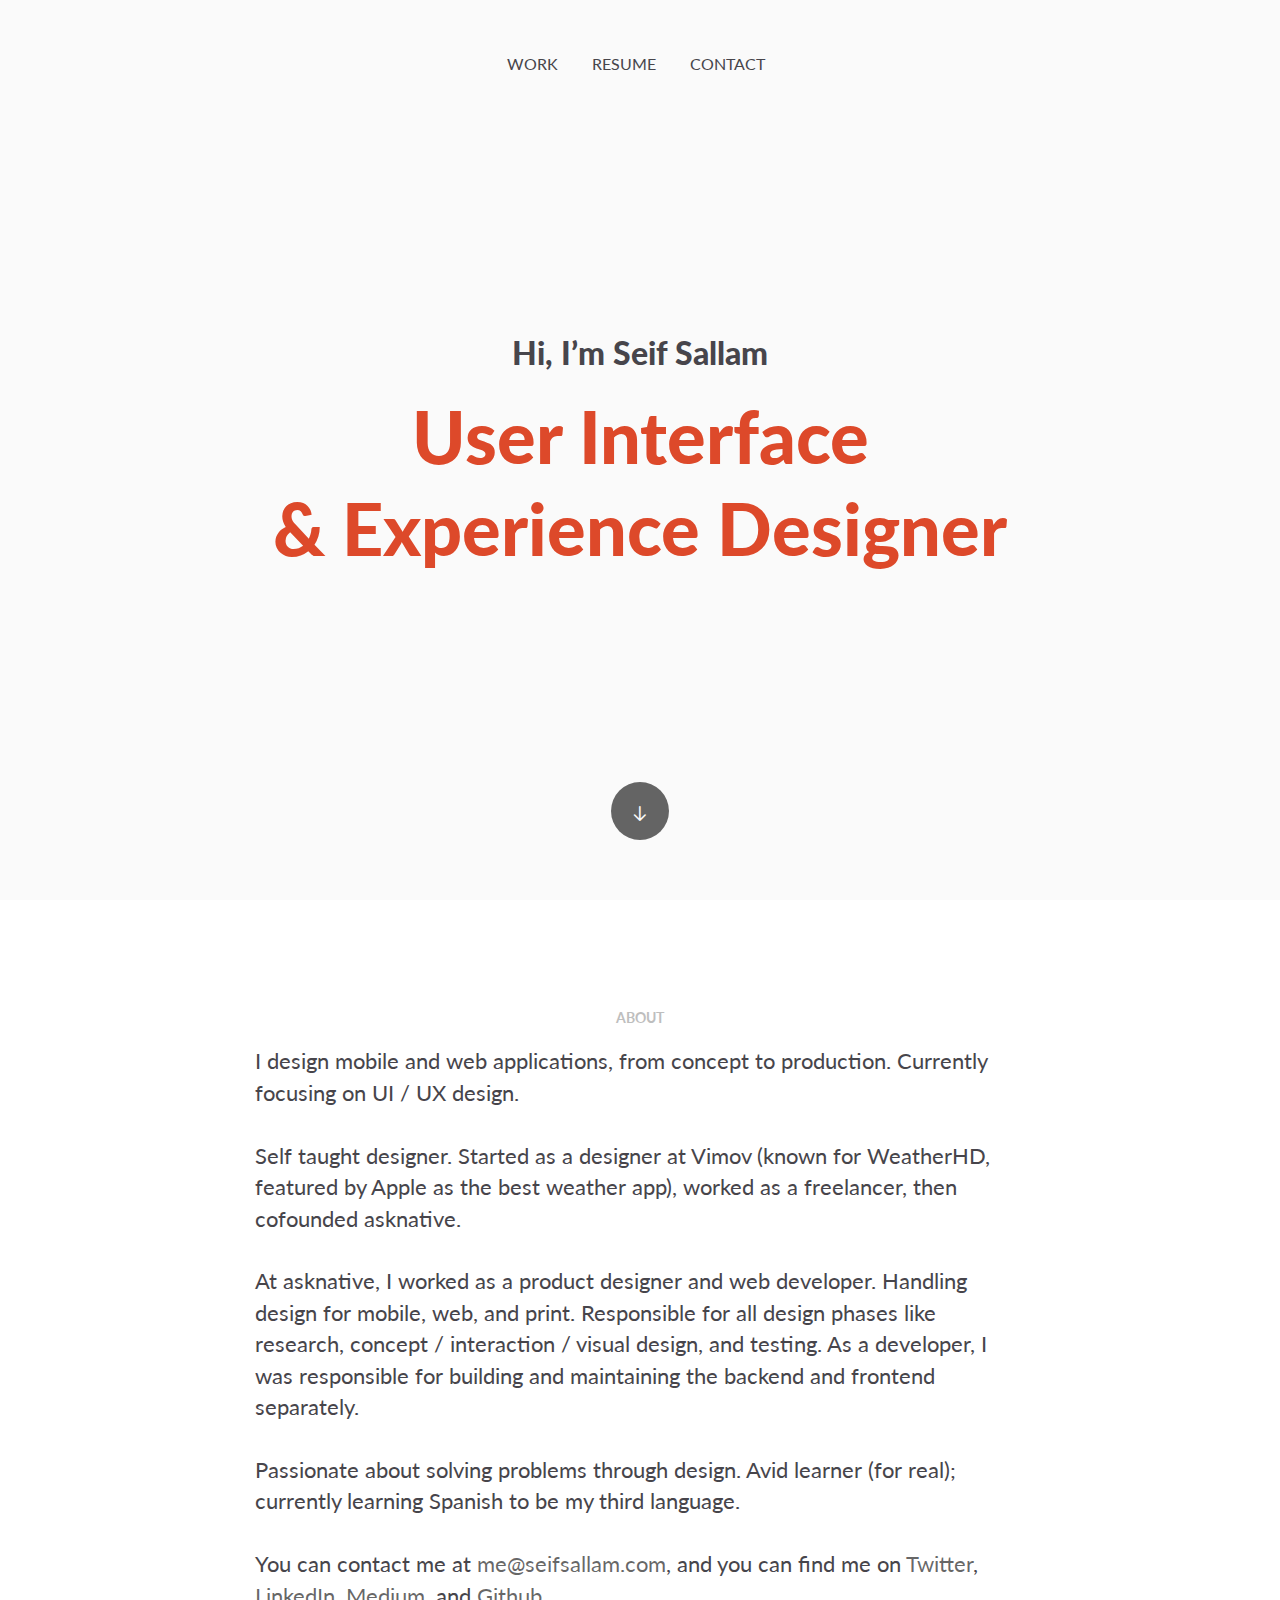
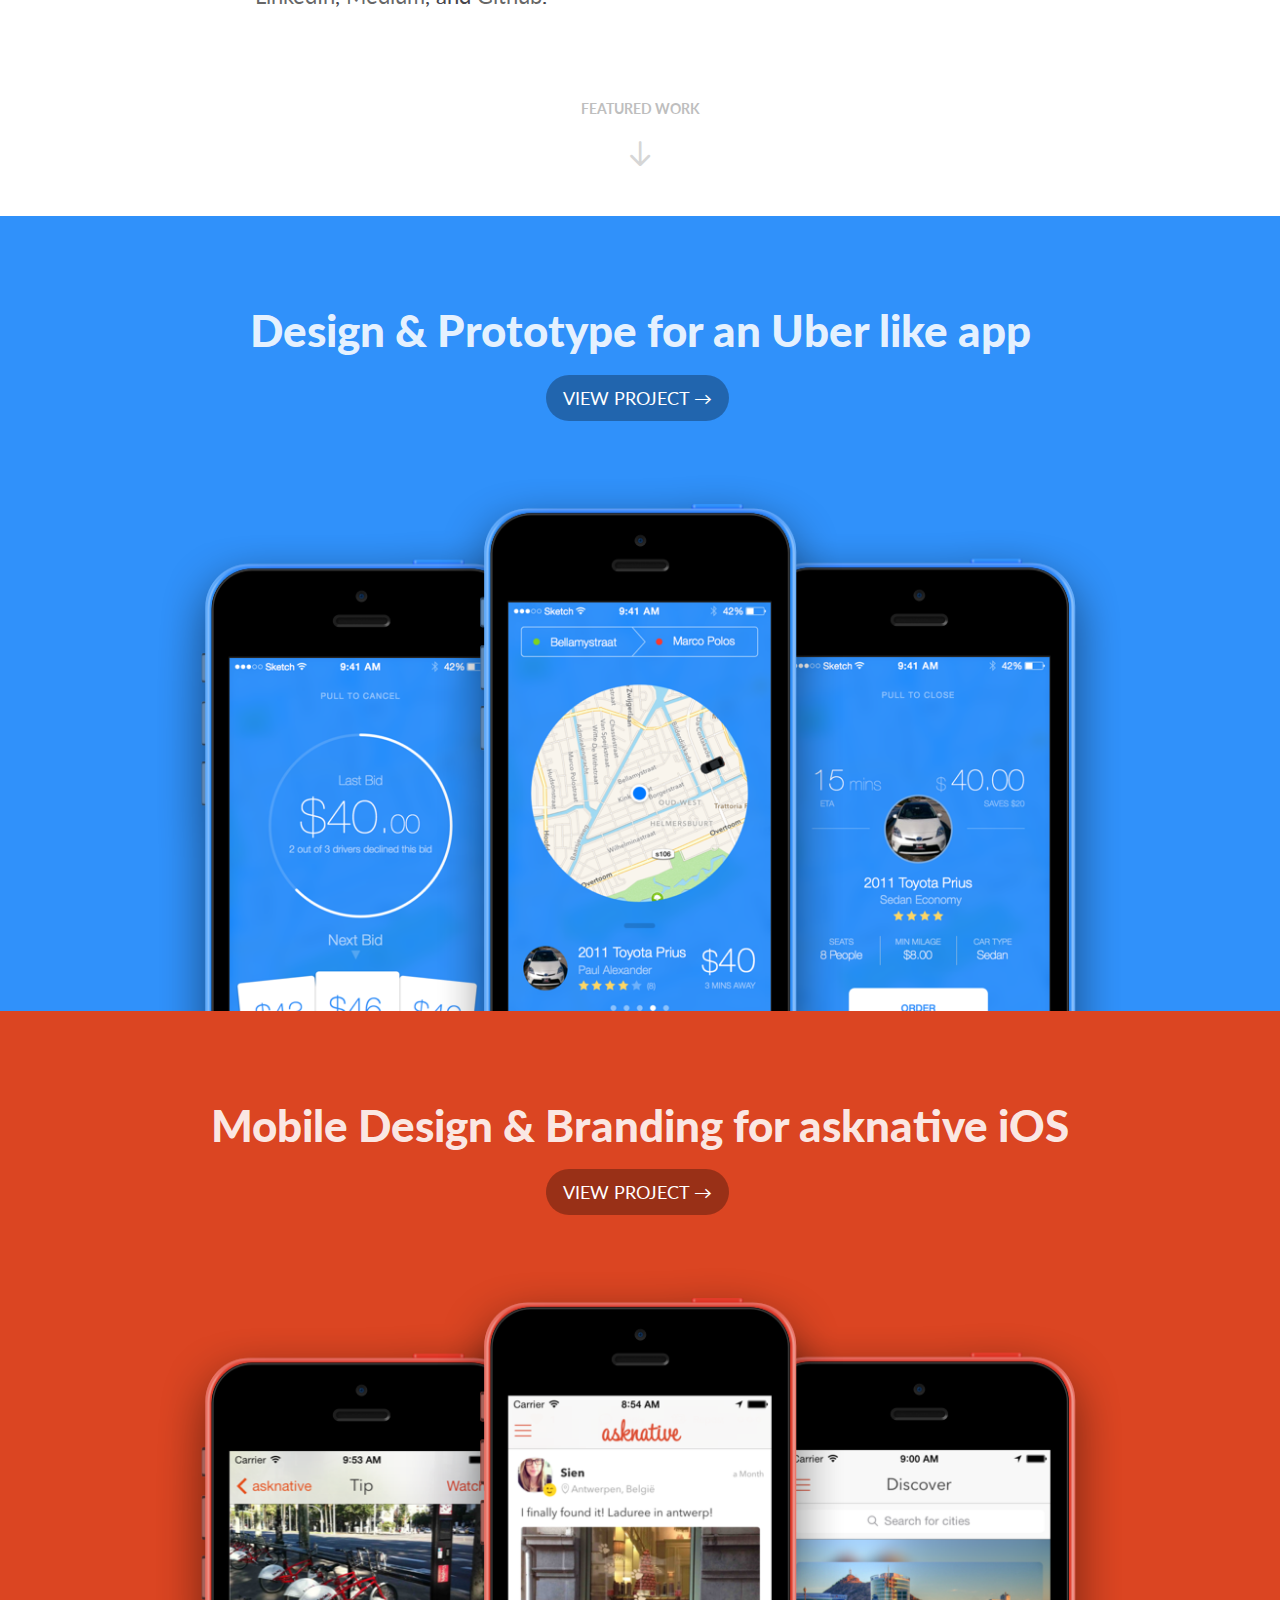
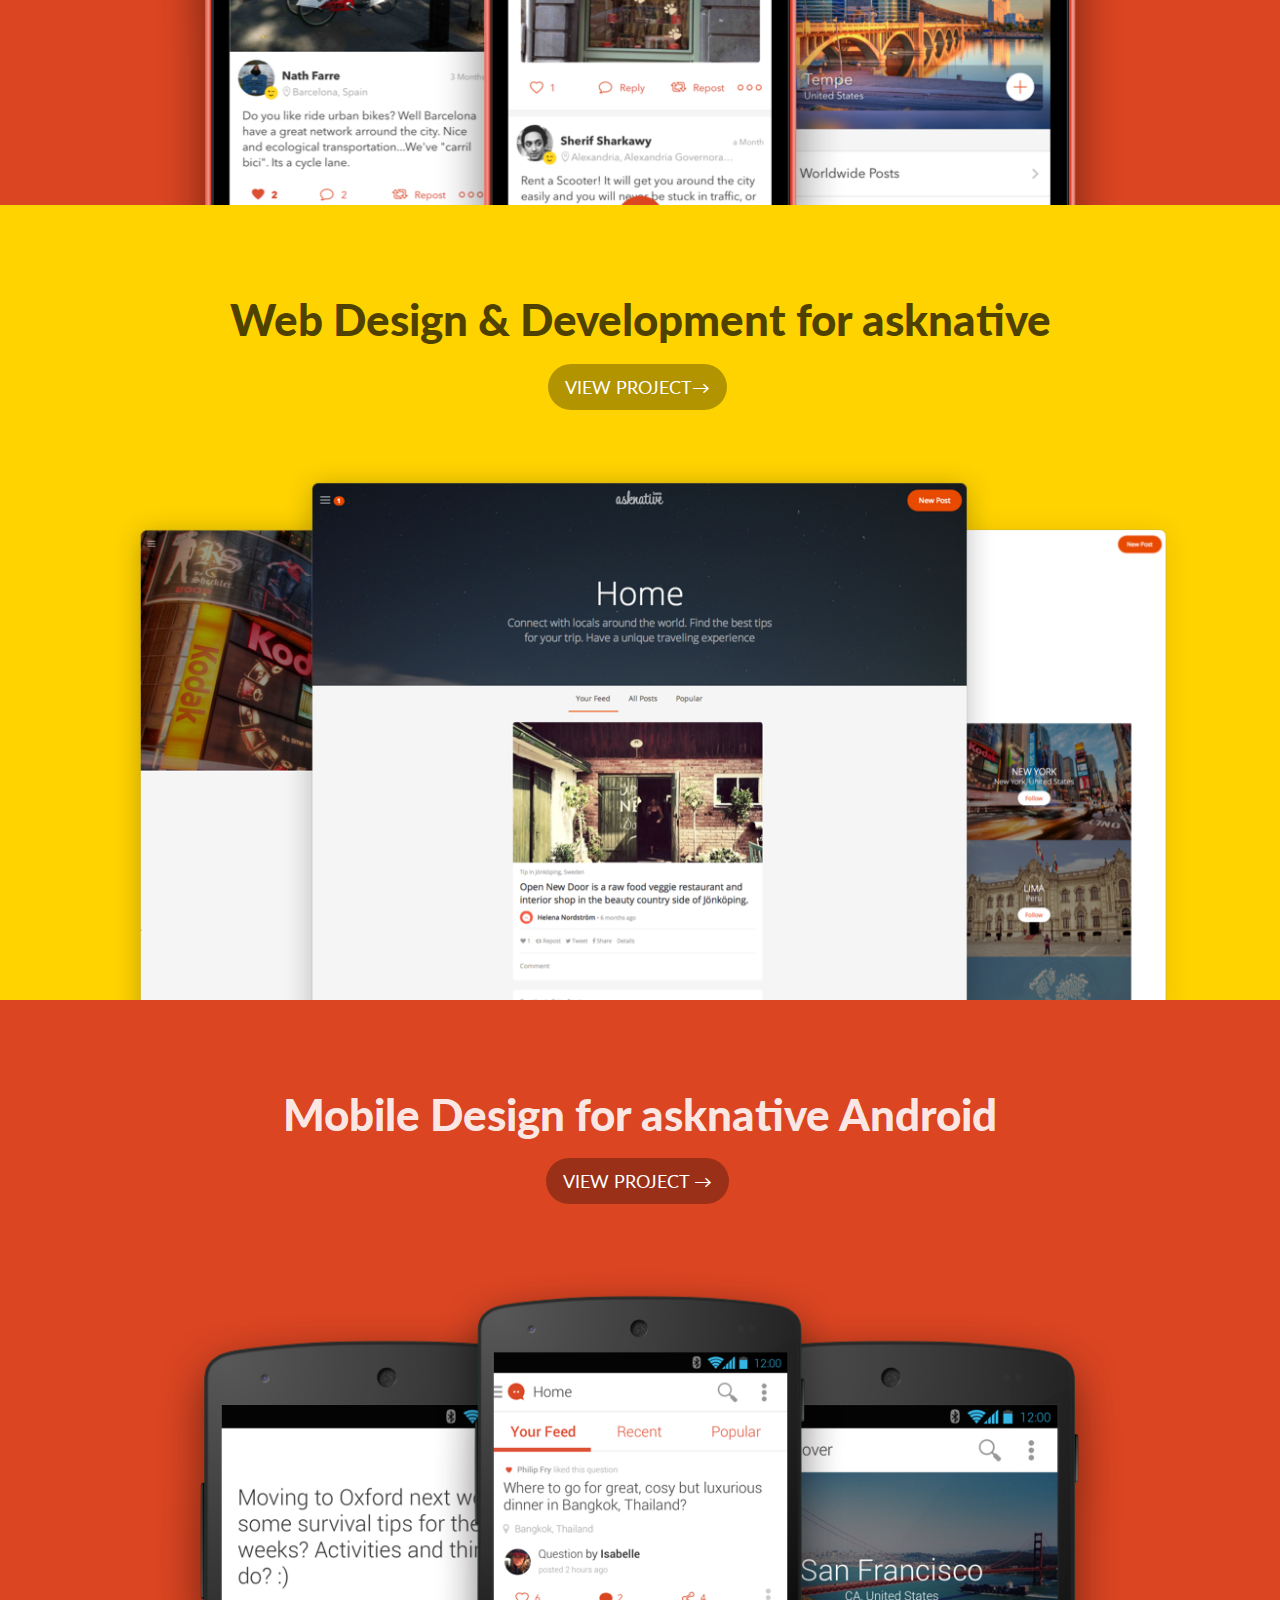
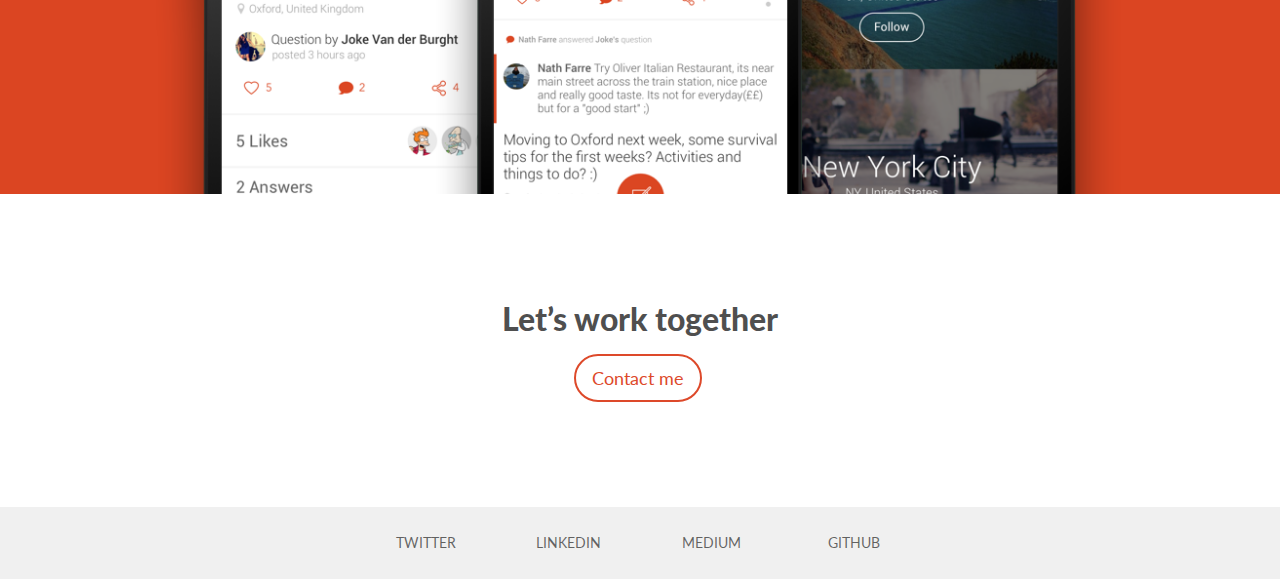
==== commit f8f25d9b: "Update about me section" ====
--- a/index.html
+++ b/index.html
@@ -68,7 +68,7 @@
 					<strong>ABOUT</strong>
 				</h4>
 				<p class=" text-left">
-					I design mobile and web applications, from concept to production. Currently focusing on UI / UX design.<br /><br />Self taught designer. Started as a designer at Vimov (known for WeatherHD, featured by Apple as the best weather app), worked as a freelancer, then cofounded asknative.<br /><br />At asknative, I worked as a product designer and web developer. Handling design for mobile, web, and print. Responsible for all design phases like research, concept / interaction / visual design, and testing. As a developer, I was responsible for building and maintaining the backend and frontend separately.<br /><br />I'm passionate about solving problems through design. Avid learner (for real); currently learning Spanish to be my third language.<br /><br />You can contact me at <a class="ltc-84" href="mailto:me@seifsallam.com">me@seifsallam.com</a>, and you can find me on <a class="ltc-84" href="http://twitter.com/seifsallam" target="_blank">Twitter</a>, <a class="ltc-84" href="https://eg.linkedin.com/in/seifsallam" target="_blank">LinkedIn</a>, <a class="ltc-84" href="http://medium.com/@seifsallam" target="_blank">Medium</a>, and <a class="ltc-84" href="http://github.com/seifsallam" target="_blank">Github</a>.
+					I design mobile and web applications, from concept to production. Currently focusing on UI / UX design.<br /><br />Self taught designer. Started as a designer at Vimov (known for WeatherHD, featured by Apple as the best weather app), worked as a freelancer, then cofounded asknative.<br /><br />At asknative, I worked as a product designer and web developer. Handling design for mobile, web, and print. Responsible for all design phases like research, concept / interaction / visual design, and testing. As a developer, I was responsible for building and maintaining the backend and frontend separately.<br /><br />Passionate about solving problems through design. Avid learner (for real); currently learning Spanish to be my third language.<br /><br />You can contact me at <a class="ltc-84" href="mailto:me@seifsallam.com">me@seifsallam.com</a>, and you can find me on <a class="ltc-84" href="http://twitter.com/seifsallam" target="_blank">Twitter</a>, <a class="ltc-84" href="https://eg.linkedin.com/in/seifsallam" target="_blank">LinkedIn</a>, <a class="ltc-84" href="http://medium.com/@seifsallam" target="_blank">Medium</a>, and <a class="ltc-84" href="http://github.com/seifsallam" target="_blank">Github</a>.
 				</p>
 			</div>
 		</div>
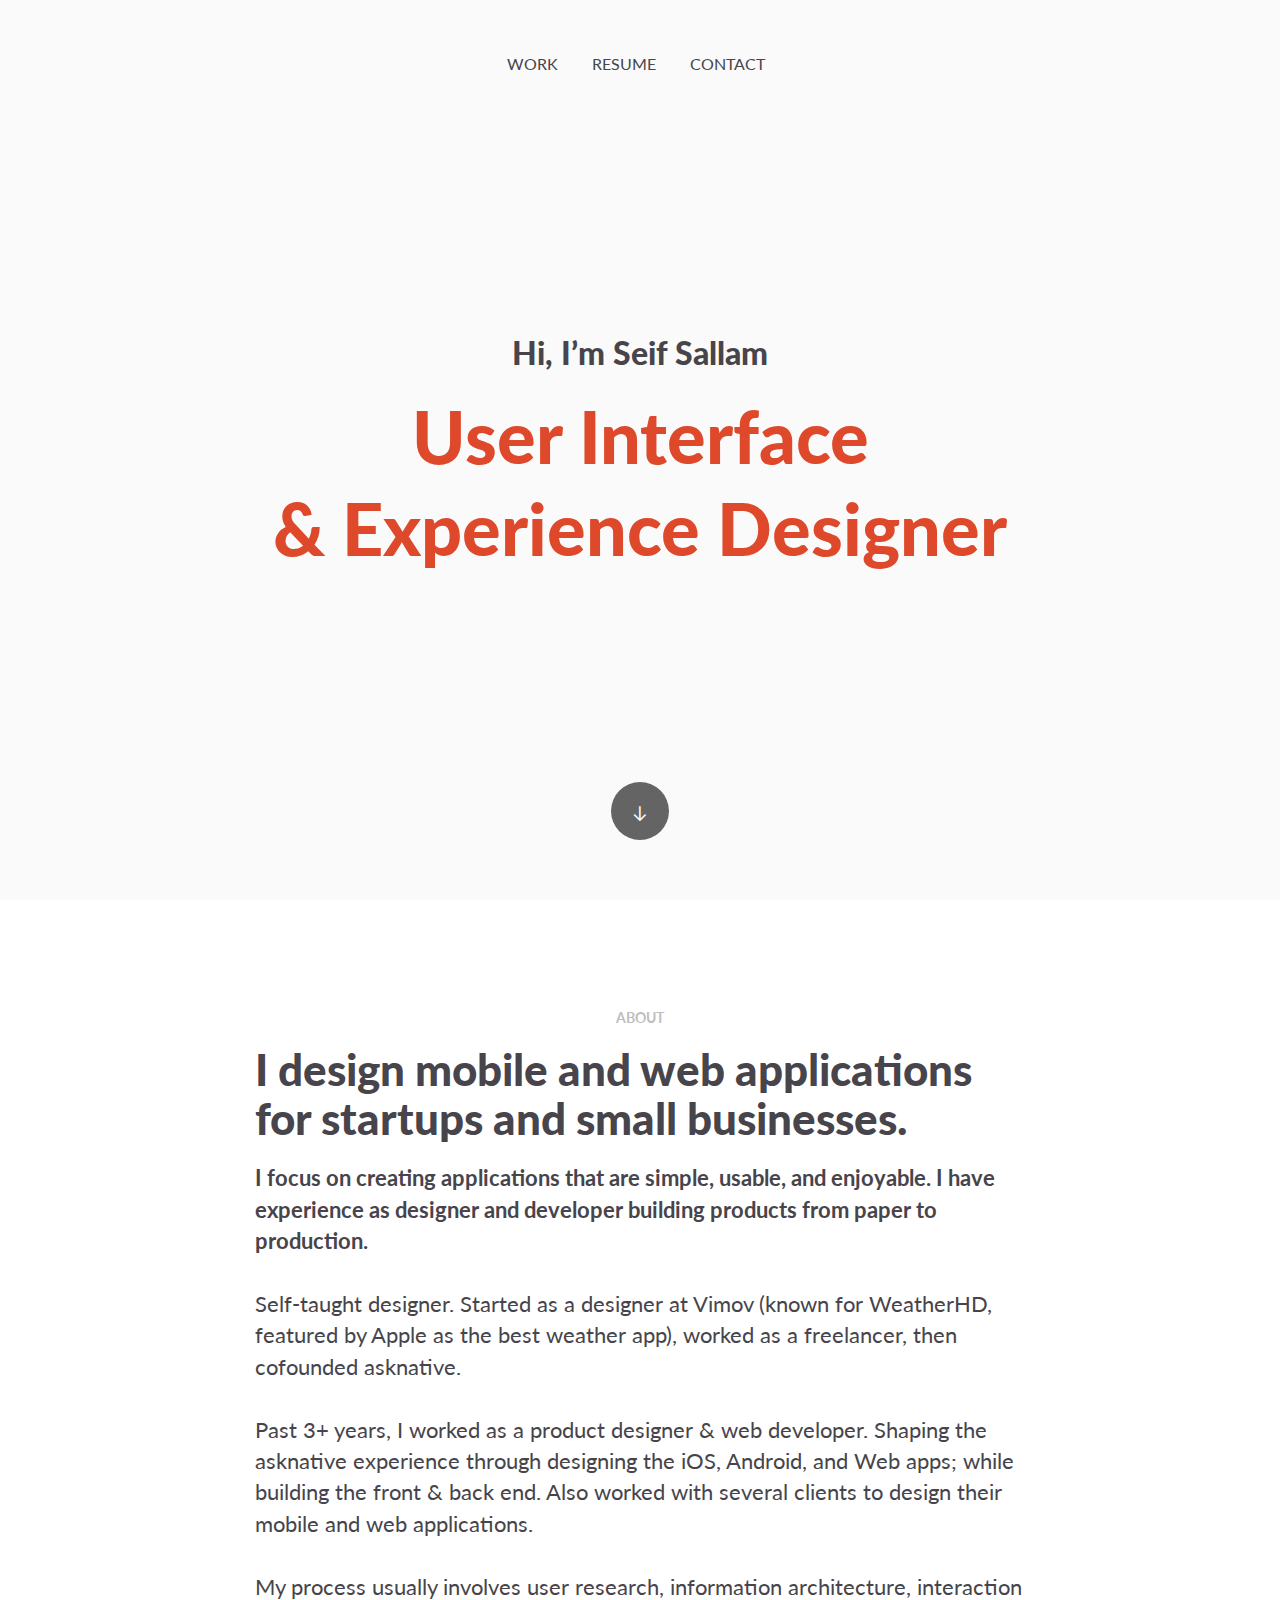
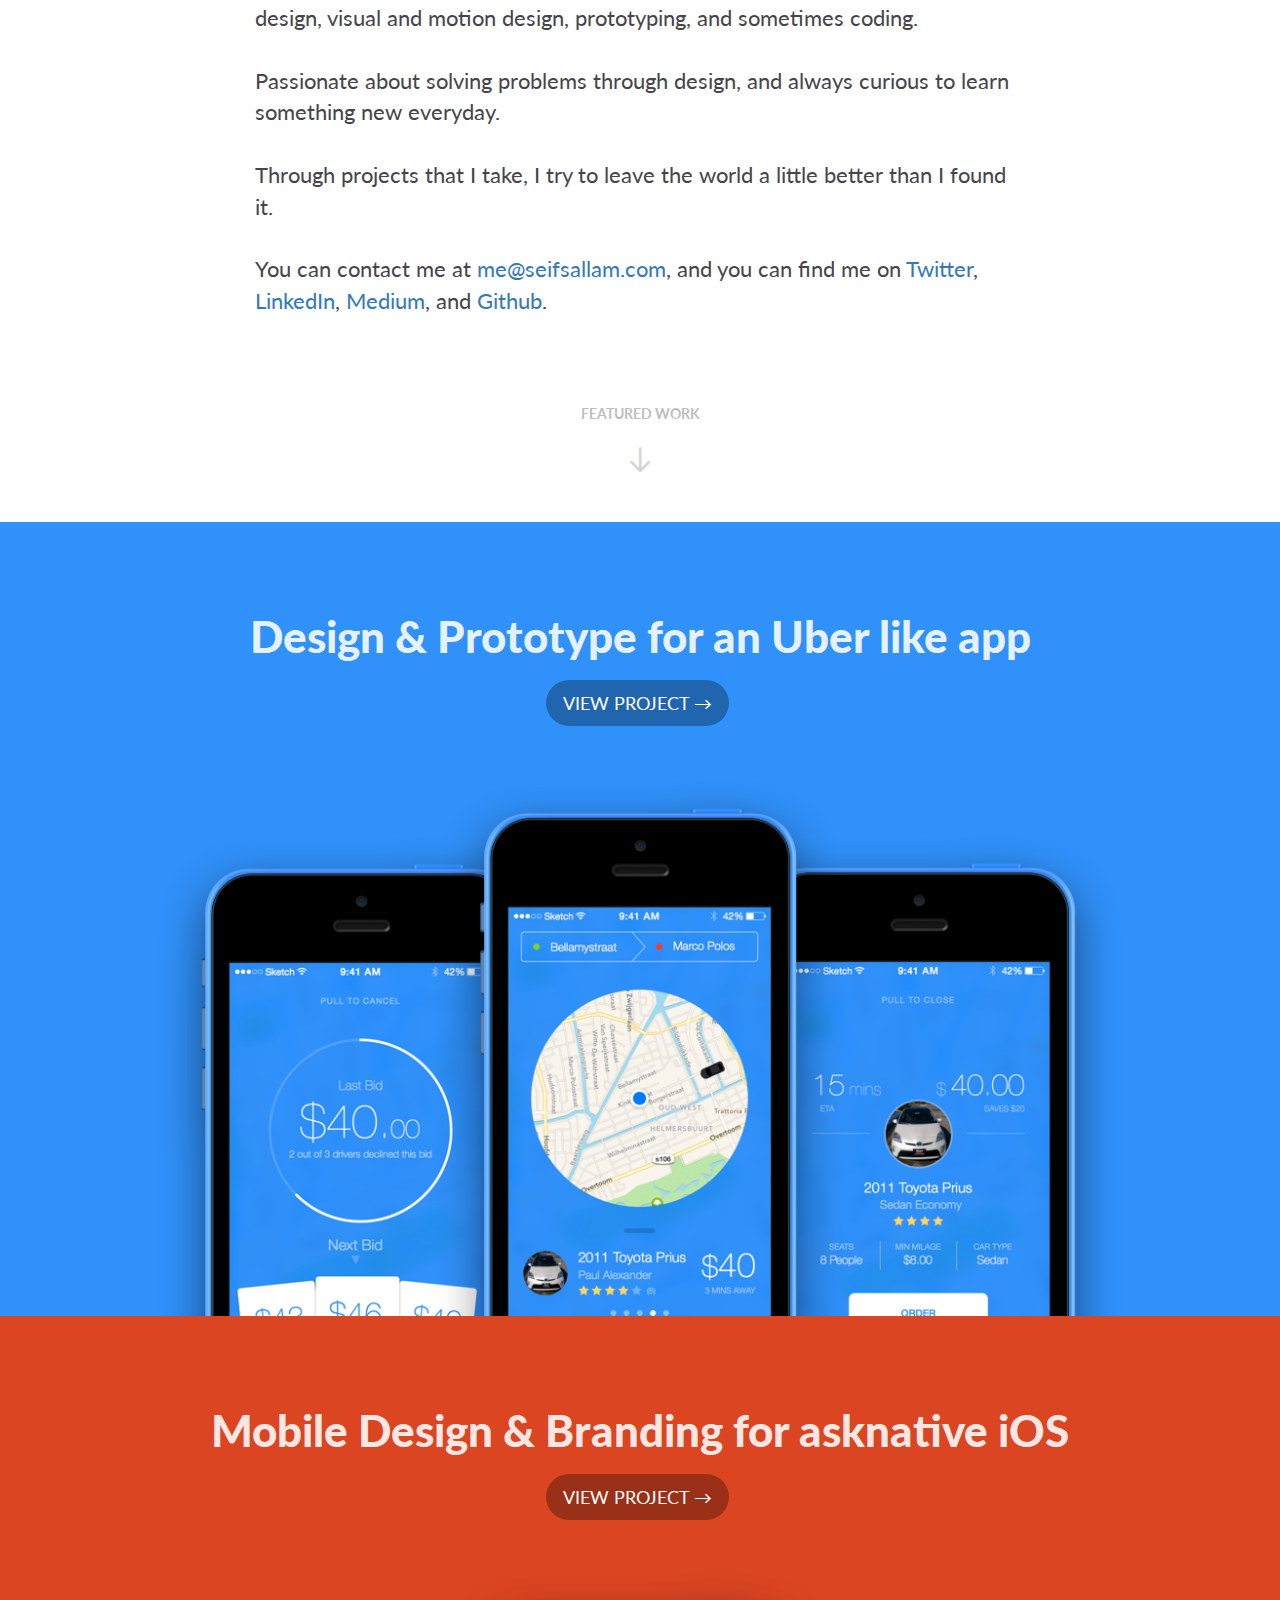
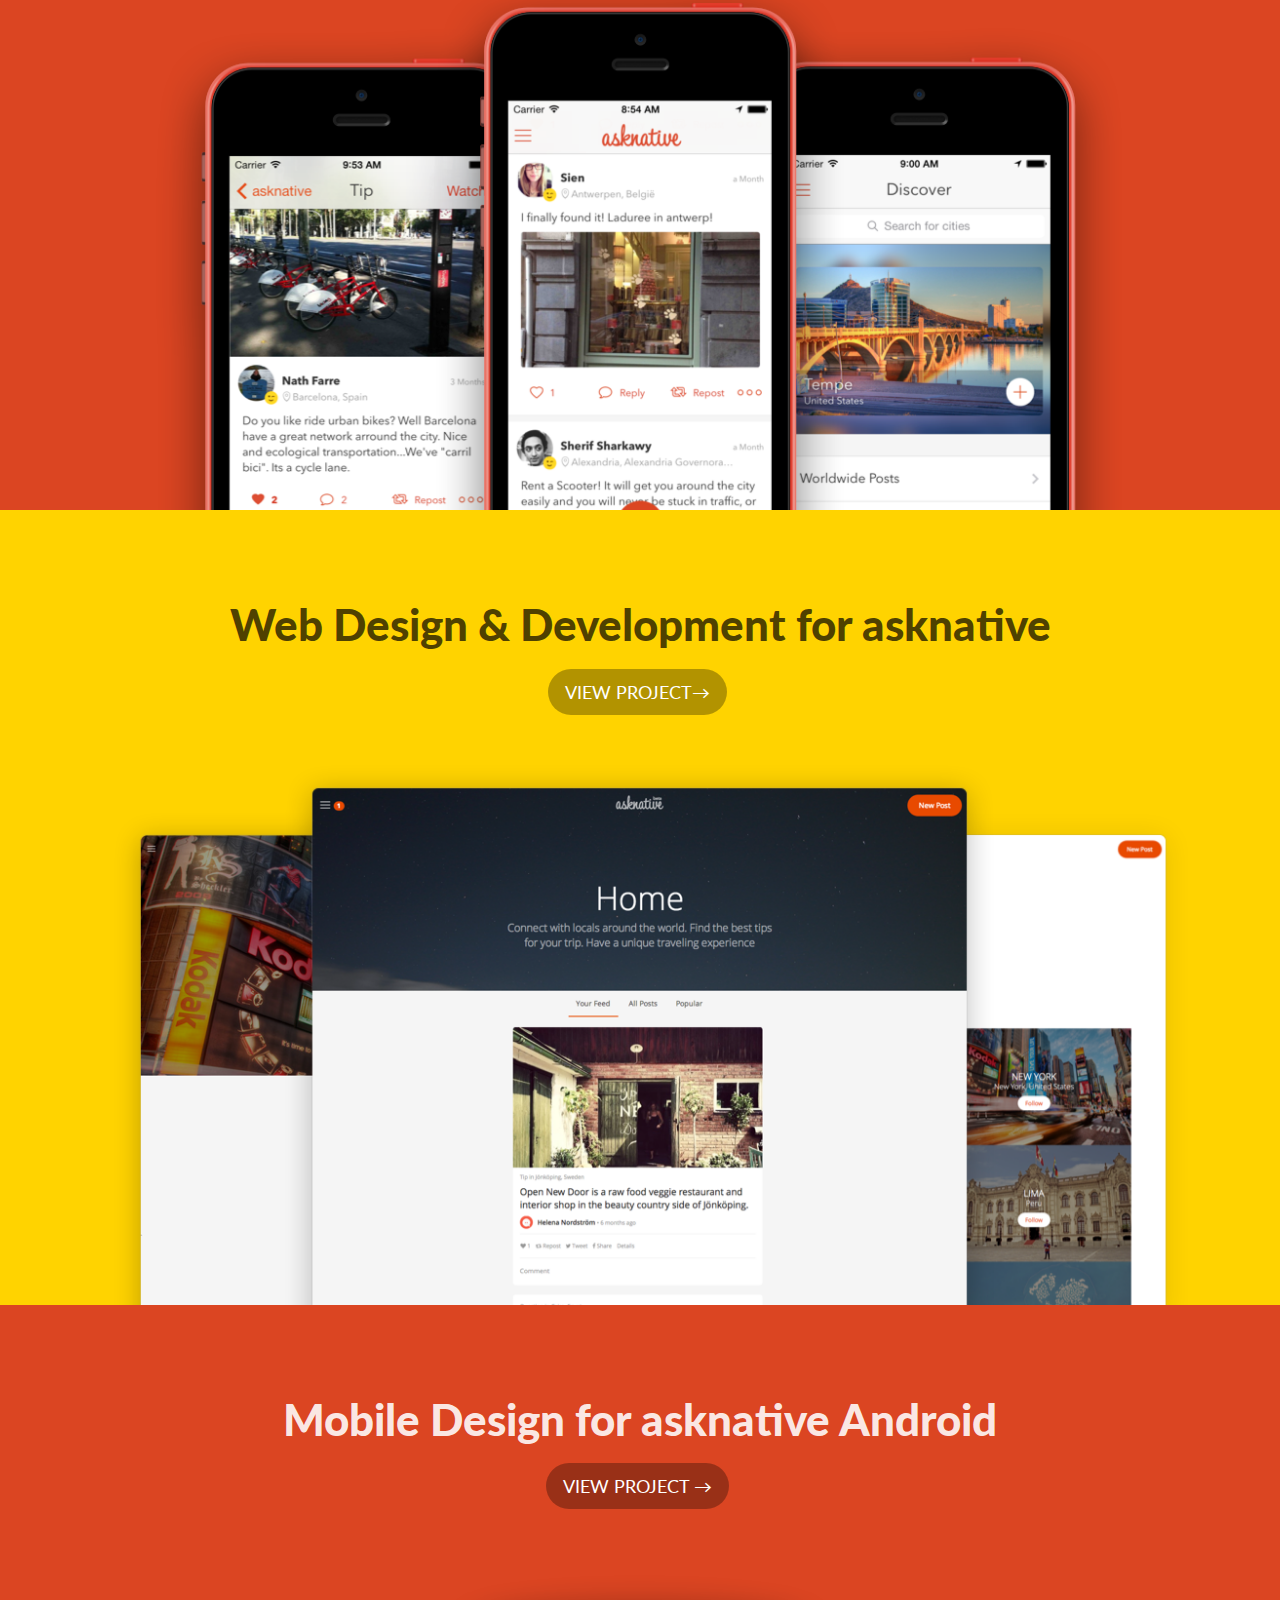
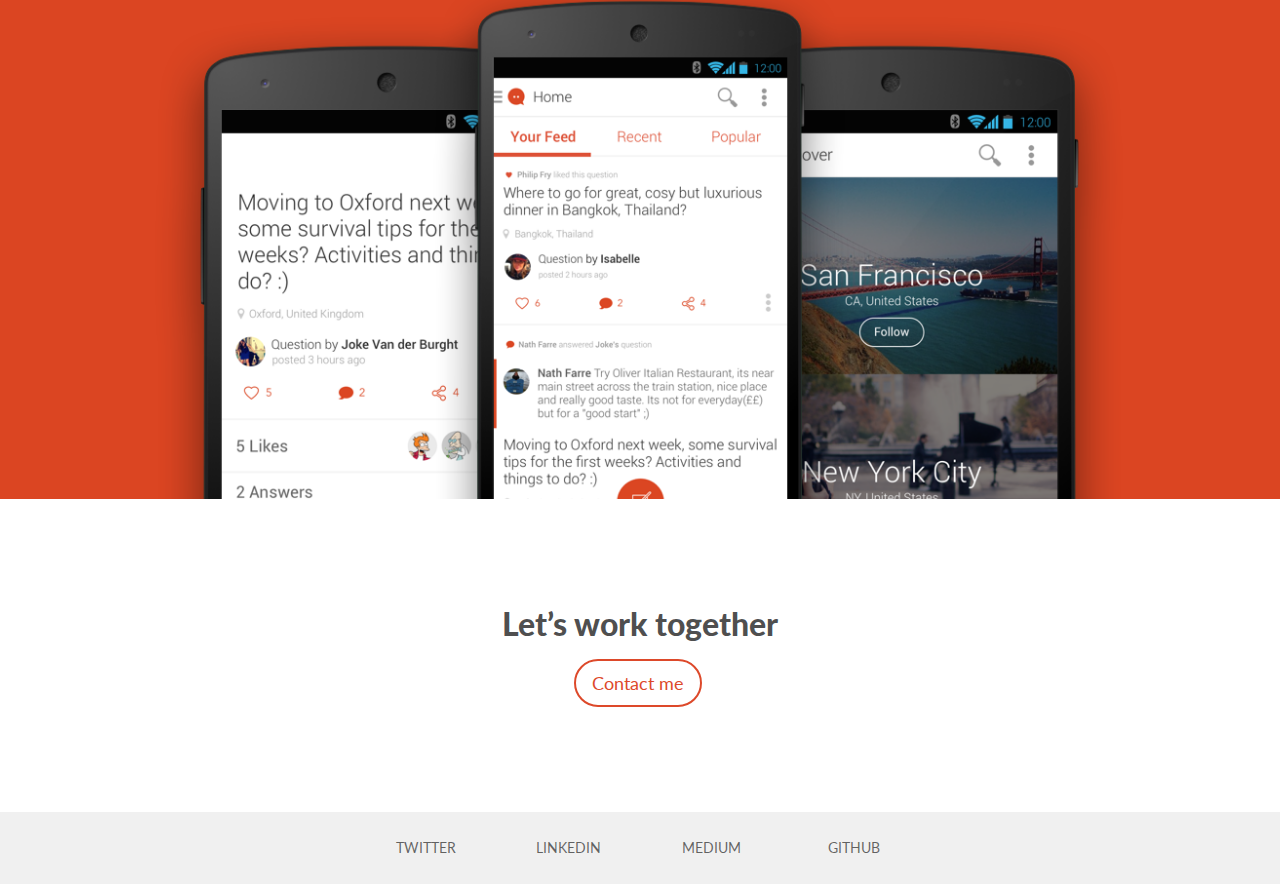
==== commit 448836da: "Improve the about section" ====
--- a/index.html
+++ b/index.html
@@ -60,15 +60,20 @@
 <!-- Hero Bloc END -->  <!-- bloc-2 -->-<div class="bloc l-bloc bgc-white tc-outer-space" id="bloc-2">
+<div class="bloc bgc-white tc-outer-space" id="bloc-2">
 	<div class="container bloc-sm">
 		<div class="row voffset-lg">
 			<div class="col-xs-12 col-md-8 col-md-offset-2">
-				<h4 class="mg-md text-center tc-gray-x11-gray">
+				<h4 class="text-center tc-gray-x11-gray mg-md">
 					<strong>ABOUT</strong>
 				</h4>
+				<div class="text-center">
+					<h3 class="text-left  mg-md">
+						I design mobile and web applications for startups and small businesses.
+					</h3>
+				</div>
 				<p class=" text-left">
-					I design mobile and web applications, from concept to production. Currently focusing on UI / UX design.<br /><br />Self taught designer. Started as a designer at Vimov (known for WeatherHD, featured by Apple as the best weather app), worked as a freelancer, then cofounded asknative.<br /><br />At asknative, I worked as a product designer and web developer. Handling design for mobile, web, and print. Responsible for all design phases like research, concept / interaction / visual design, and testing. As a developer, I was responsible for building and maintaining the backend and frontend separately.<br /><br />Passionate about solving problems through design. Avid learner (for real); currently learning Spanish to be my third language.<br /><br />You can contact me at <a class="ltc-84" href="mailto:me@seifsallam.com">me@seifsallam.com</a>, and you can find me on <a class="ltc-84" href="http://twitter.com/seifsallam" target="_blank">Twitter</a>, <a class="ltc-84" href="https://eg.linkedin.com/in/seifsallam" target="_blank">LinkedIn</a>, <a class="ltc-84" href="http://medium.com/@seifsallam" target="_blank">Medium</a>, and <a class="ltc-84" href="http://github.com/seifsallam" target="_blank">Github</a>.
+					<strong>I focus on creating applications that are simple, usable, and enjoyable. I have experience as designer and developer building products from paper to production.</strong><br /><br />Self-taught designer. Started as a designer at Vimov (known for WeatherHD, featured by Apple as the best weather app), worked as a freelancer, then cofounded asknative.<br /><br />Past 3+ years, I worked as a product designer &amp; web developer. Shaping the asknative experience through designing the iOS, Android, and Web apps; while building the front &amp; back end. Also worked with several clients to design their mobile and web applications.<br /><br /> My process usually involves user research, information architecture, interaction design, visual and motion design, prototyping, and sometimes coding.<br /><br />Passionate about solving problems through design, and always curious to learn something new everyday.<br /><br />Through projects that I take, I try to leave the world a little better than I found it.<br /><br />You can contact me at <a class="ltc-84" href="mailto:me@seifsallam.com">me@seifsallam.com</a>, and you can find me on <a class="ltc-84" href="http://twitter.com/seifsallam" target="_blank">Twitter</a>, <a class="ltc-84" href="https://eg.linkedin.com/in/seifsallam" target="_blank">LinkedIn</a>, <a class="ltc-84" href="http://medium.com/@seifsallam" target="_blank">Medium</a>, and <a class="ltc-84" href="http://github.com/seifsallam" target="_blank">Github</a>.
 				</p>
 			</div>
 		</div>
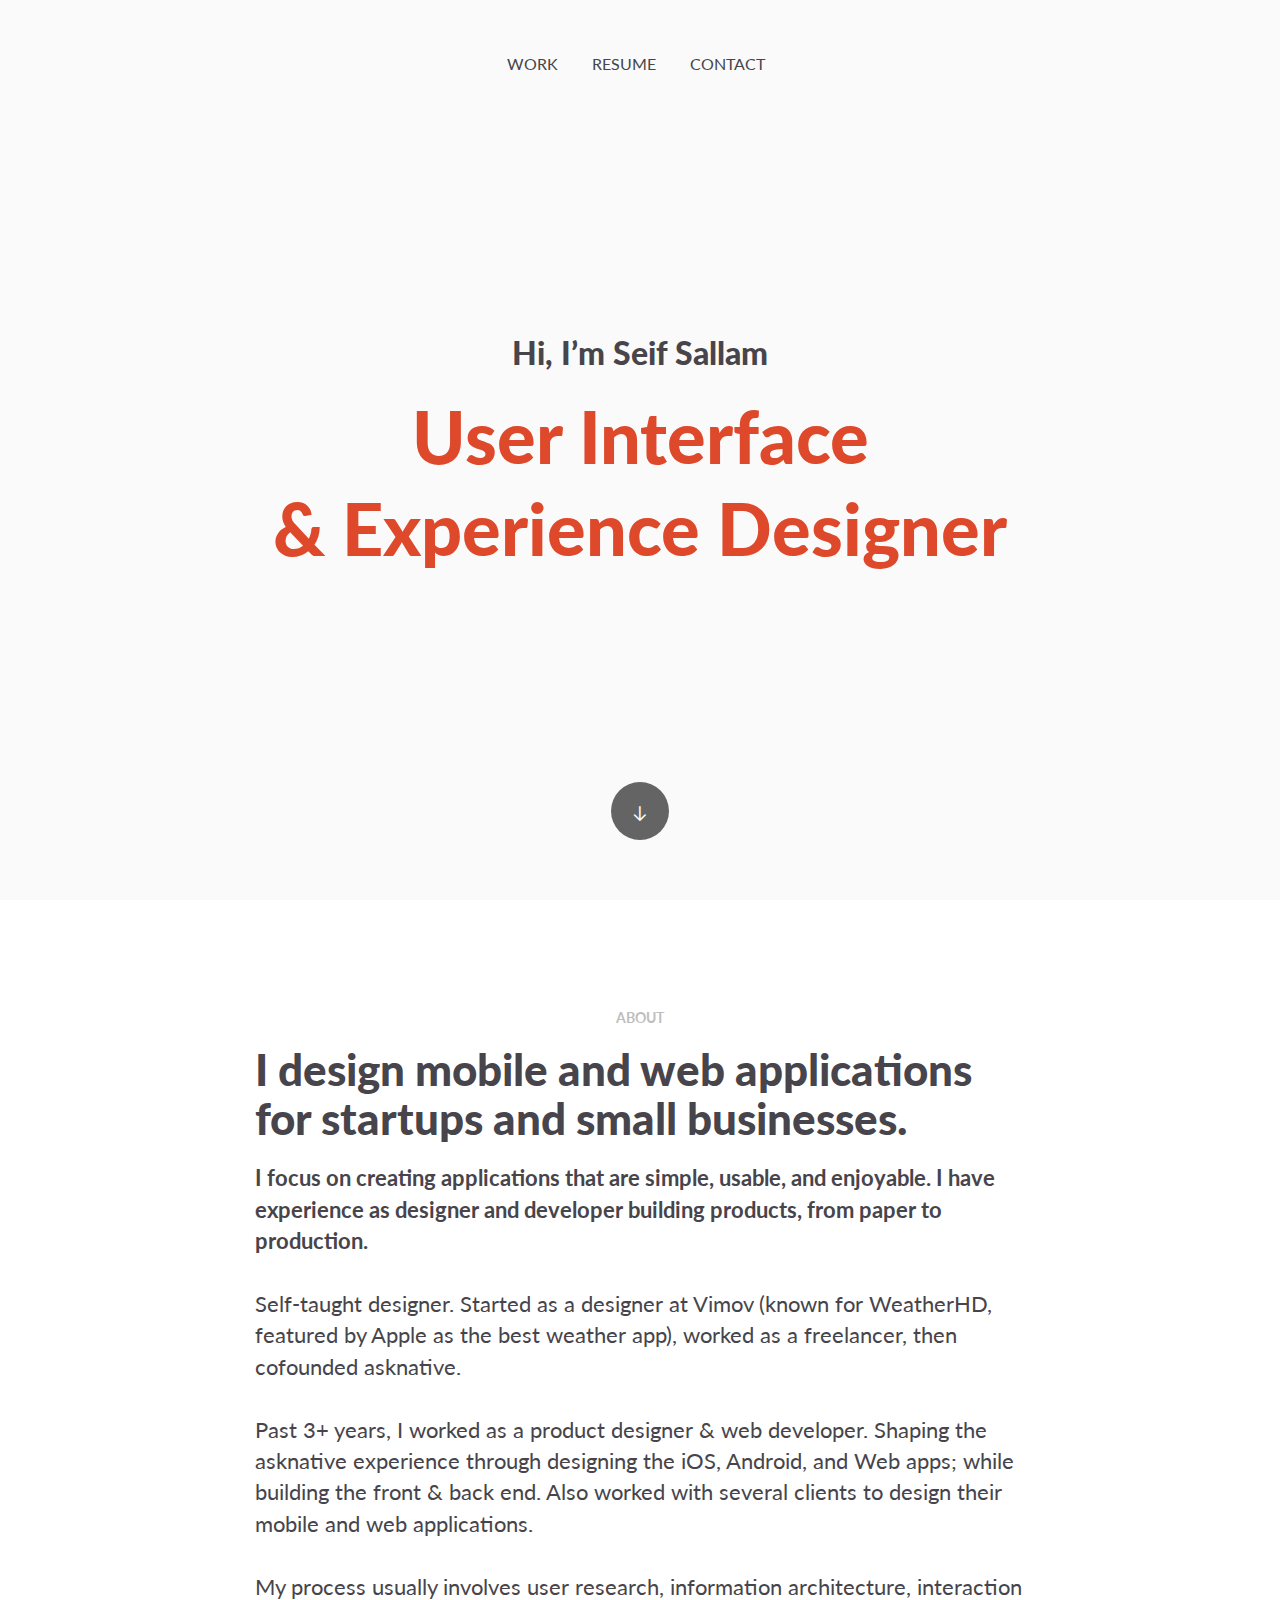
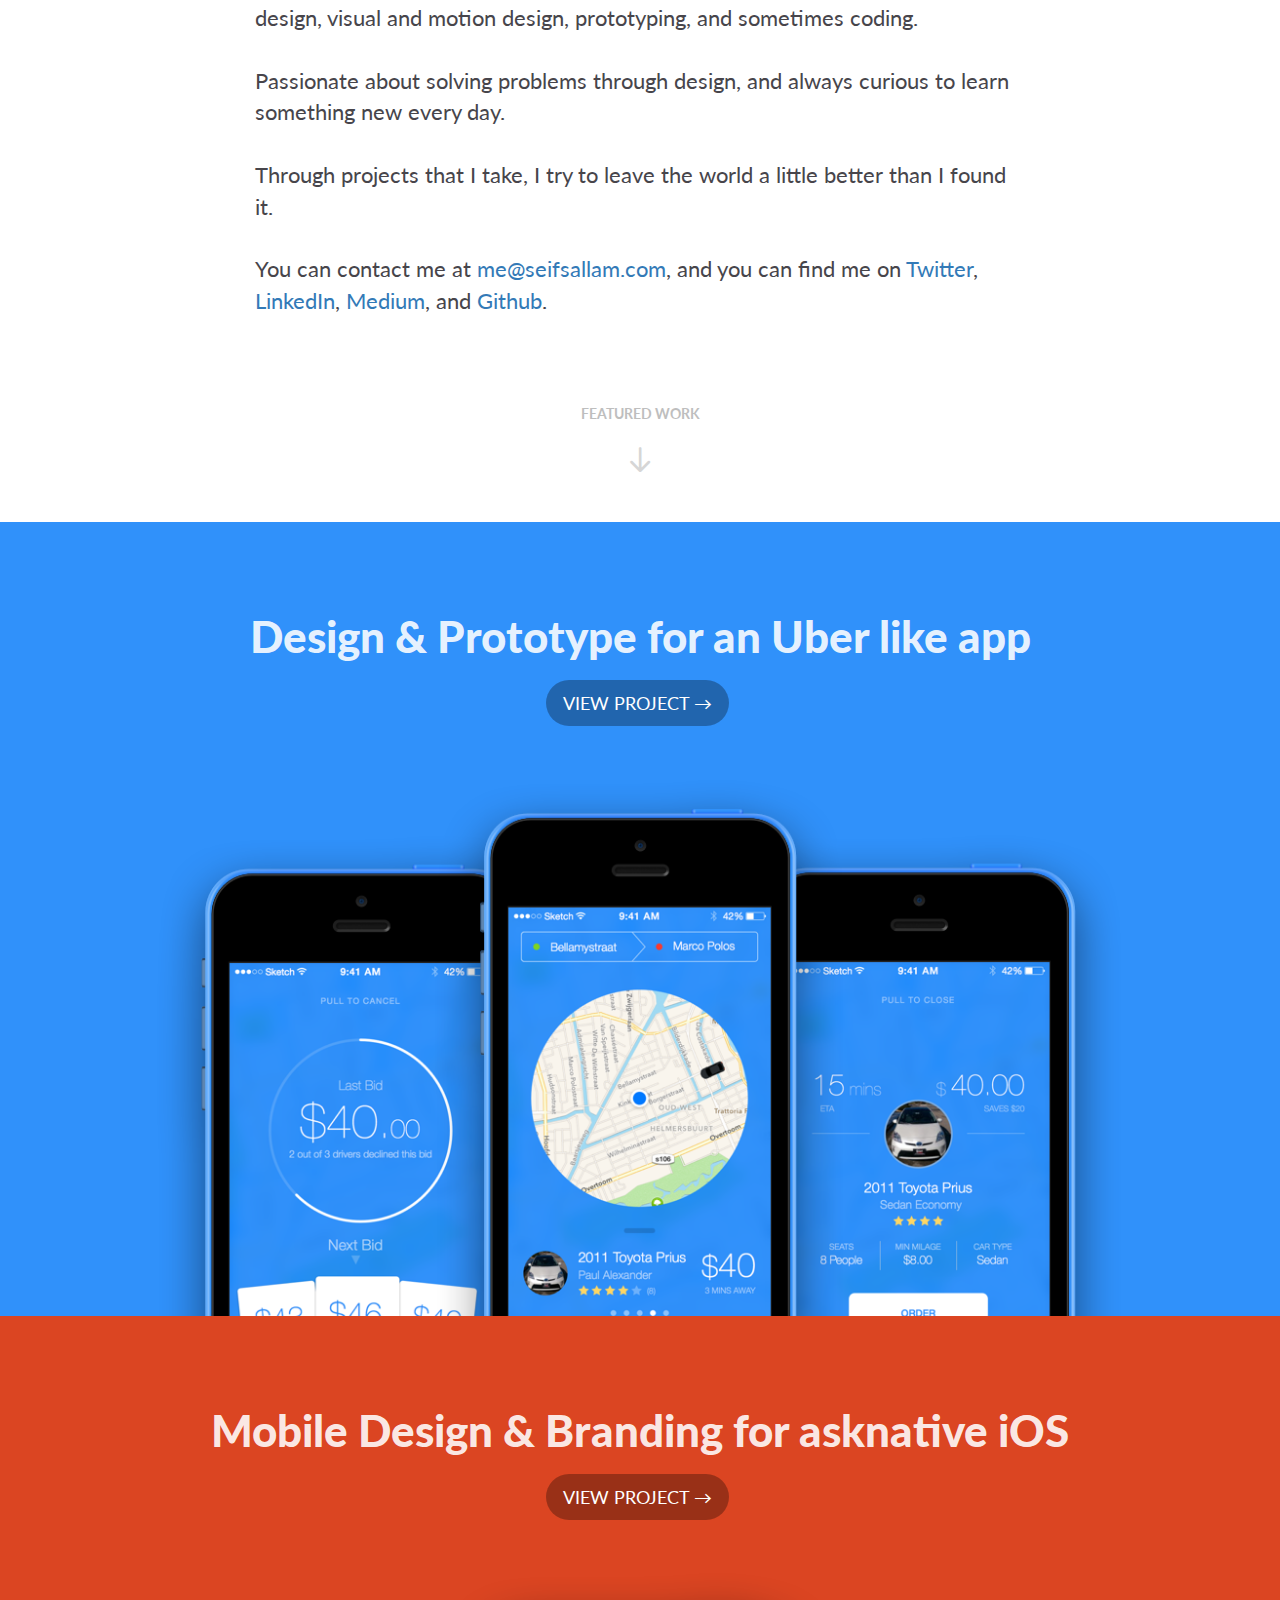
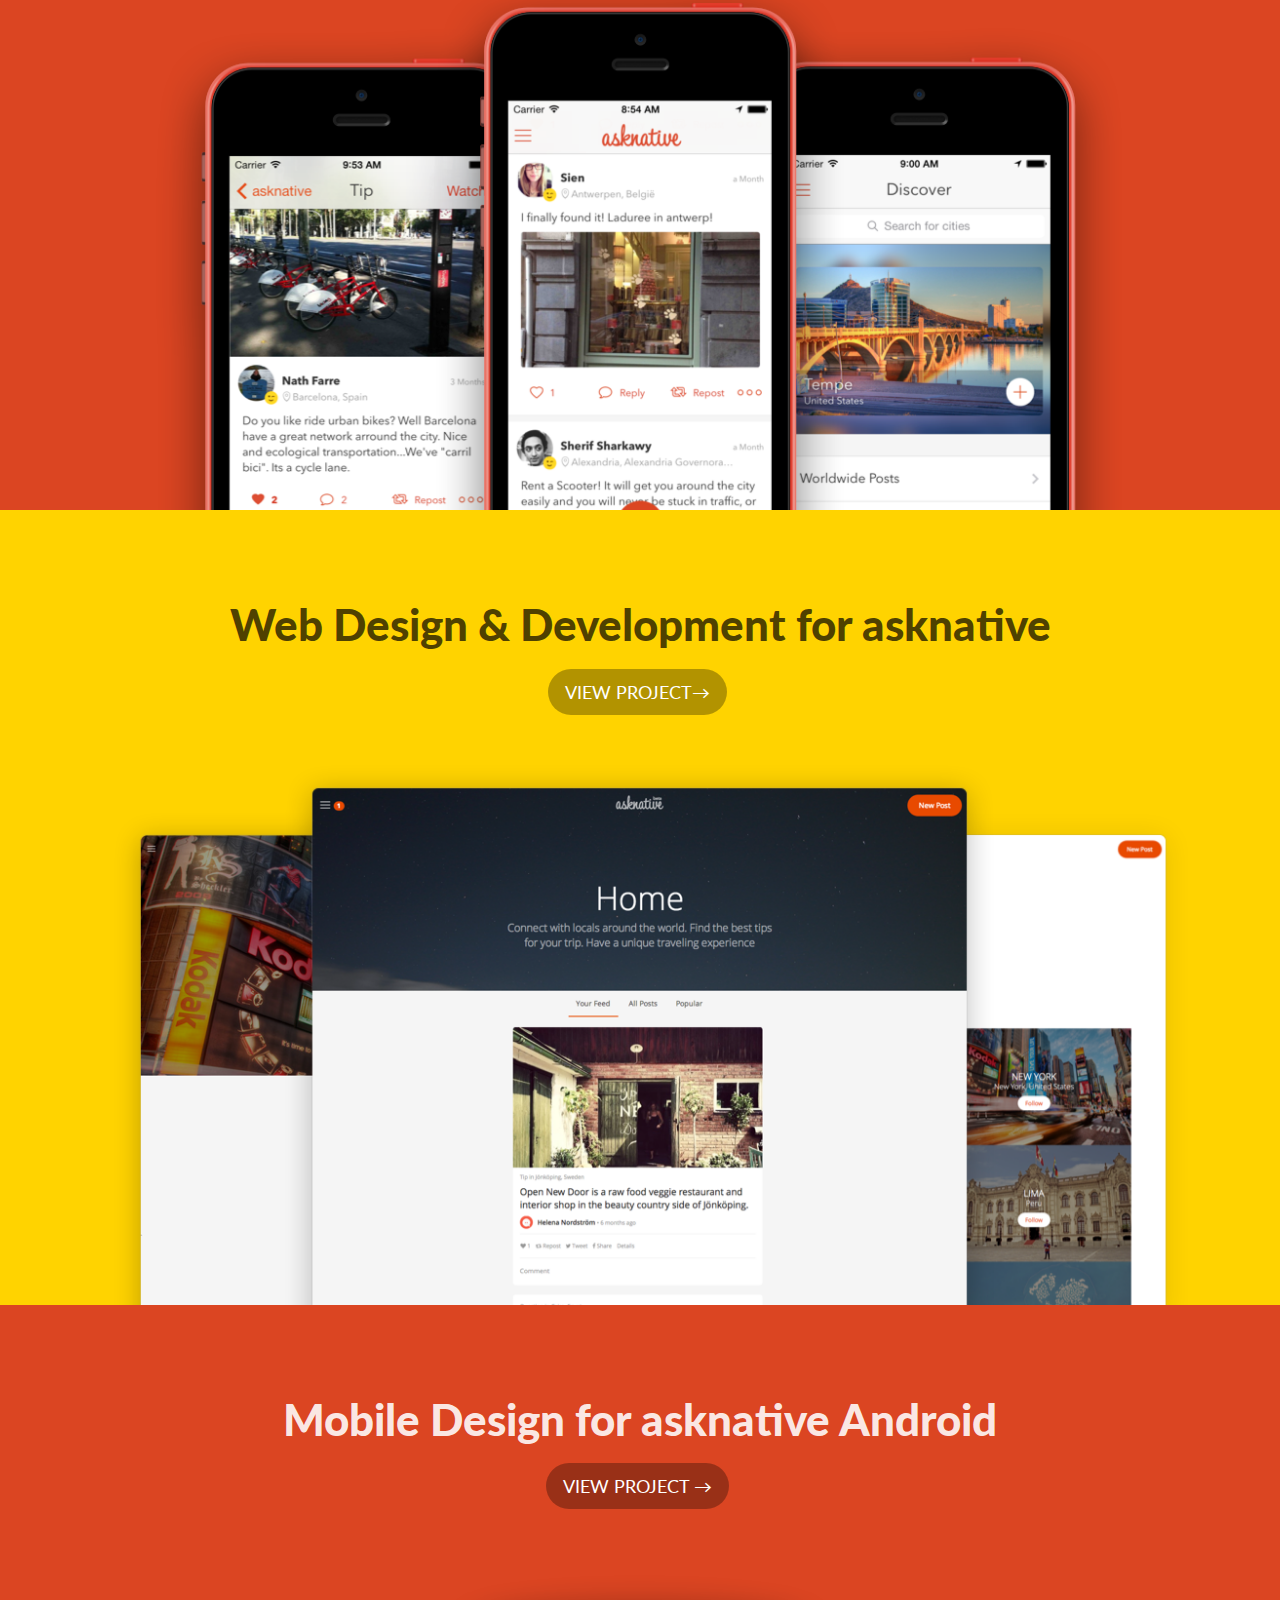
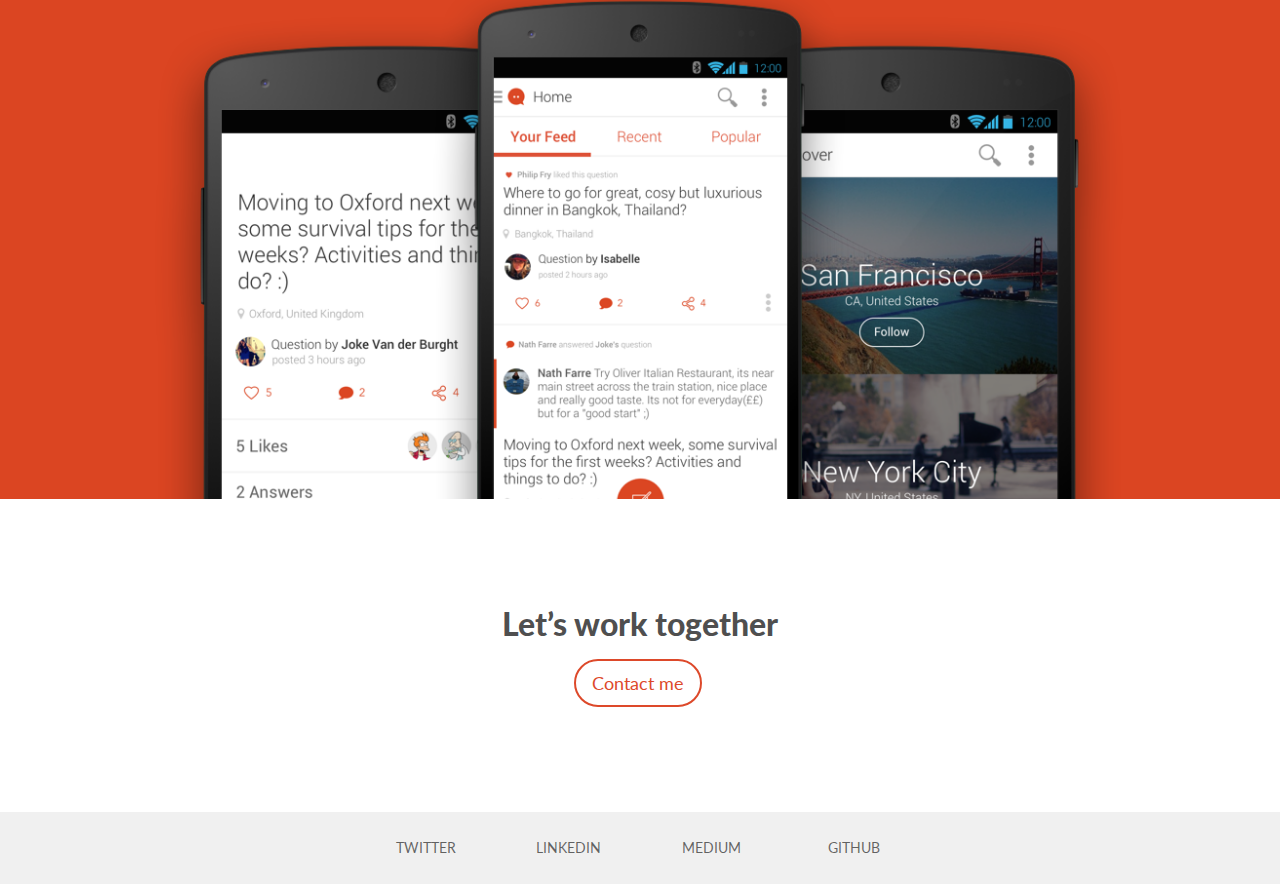
==== commit c9206ee0: "Fix typo in about section" ====
--- a/index.html
+++ b/index.html
@@ -73,7 +73,7 @@
 					</h3>
 				</div>
 				<p class=" text-left">
-					<strong>I focus on creating applications that are simple, usable, and enjoyable. I have experience as designer and developer building products from paper to production.</strong><br /><br />Self-taught designer. Started as a designer at Vimov (known for WeatherHD, featured by Apple as the best weather app), worked as a freelancer, then cofounded asknative.<br /><br />Past 3+ years, I worked as a product designer &amp; web developer. Shaping the asknative experience through designing the iOS, Android, and Web apps; while building the front &amp; back end. Also worked with several clients to design their mobile and web applications.<br /><br /> My process usually involves user research, information architecture, interaction design, visual and motion design, prototyping, and sometimes coding.<br /><br />Passionate about solving problems through design, and always curious to learn something new everyday.<br /><br />Through projects that I take, I try to leave the world a little better than I found it.<br /><br />You can contact me at <a class="ltc-84" href="mailto:me@seifsallam.com">me@seifsallam.com</a>, and you can find me on <a class="ltc-84" href="http://twitter.com/seifsallam" target="_blank">Twitter</a>, <a class="ltc-84" href="https://eg.linkedin.com/in/seifsallam" target="_blank">LinkedIn</a>, <a class="ltc-84" href="http://medium.com/@seifsallam" target="_blank">Medium</a>, and <a class="ltc-84" href="http://github.com/seifsallam" target="_blank">Github</a>.
+					<strong>I focus on creating applications that are simple, usable, and enjoyable. I have experience as designer and developer building products, from paper to production.</strong><br /><br />Self-taught designer. Started as a designer at Vimov (known for WeatherHD, featured by Apple as the best weather app), worked as a freelancer, then cofounded asknative.<br /><br />Past 3+ years, I worked as a product designer &amp; web developer. Shaping the asknative experience through designing the iOS, Android, and Web apps; while building the front &amp; back end. Also worked with several clients to design their mobile and web applications.<br /><br />My process usually involves user research, information architecture, interaction design, visual and motion design, prototyping, and sometimes coding.<br /><br />Passionate about solving problems through design, and always curious to learn something new every day.<br /><br />Through projects that I take, I try to leave the world a little better than I found it.<br /><br />You can contact me at <a class="ltc-84" href="mailto:me@seifsallam.com">me@seifsallam.com</a>, and you can find me on <a class="ltc-84" href="http://twitter.com/seifsallam" target="_blank">Twitter</a>, <a class="ltc-84" href="https://eg.linkedin.com/in/seifsallam" target="_blank">LinkedIn</a>, <a class="ltc-84" href="http://medium.com/@seifsallam" target="_blank">Medium</a>, and <a class="ltc-84" href="http://github.com/seifsallam" target="_blank">Github</a>.
 				</p>
 			</div>
 		</div>
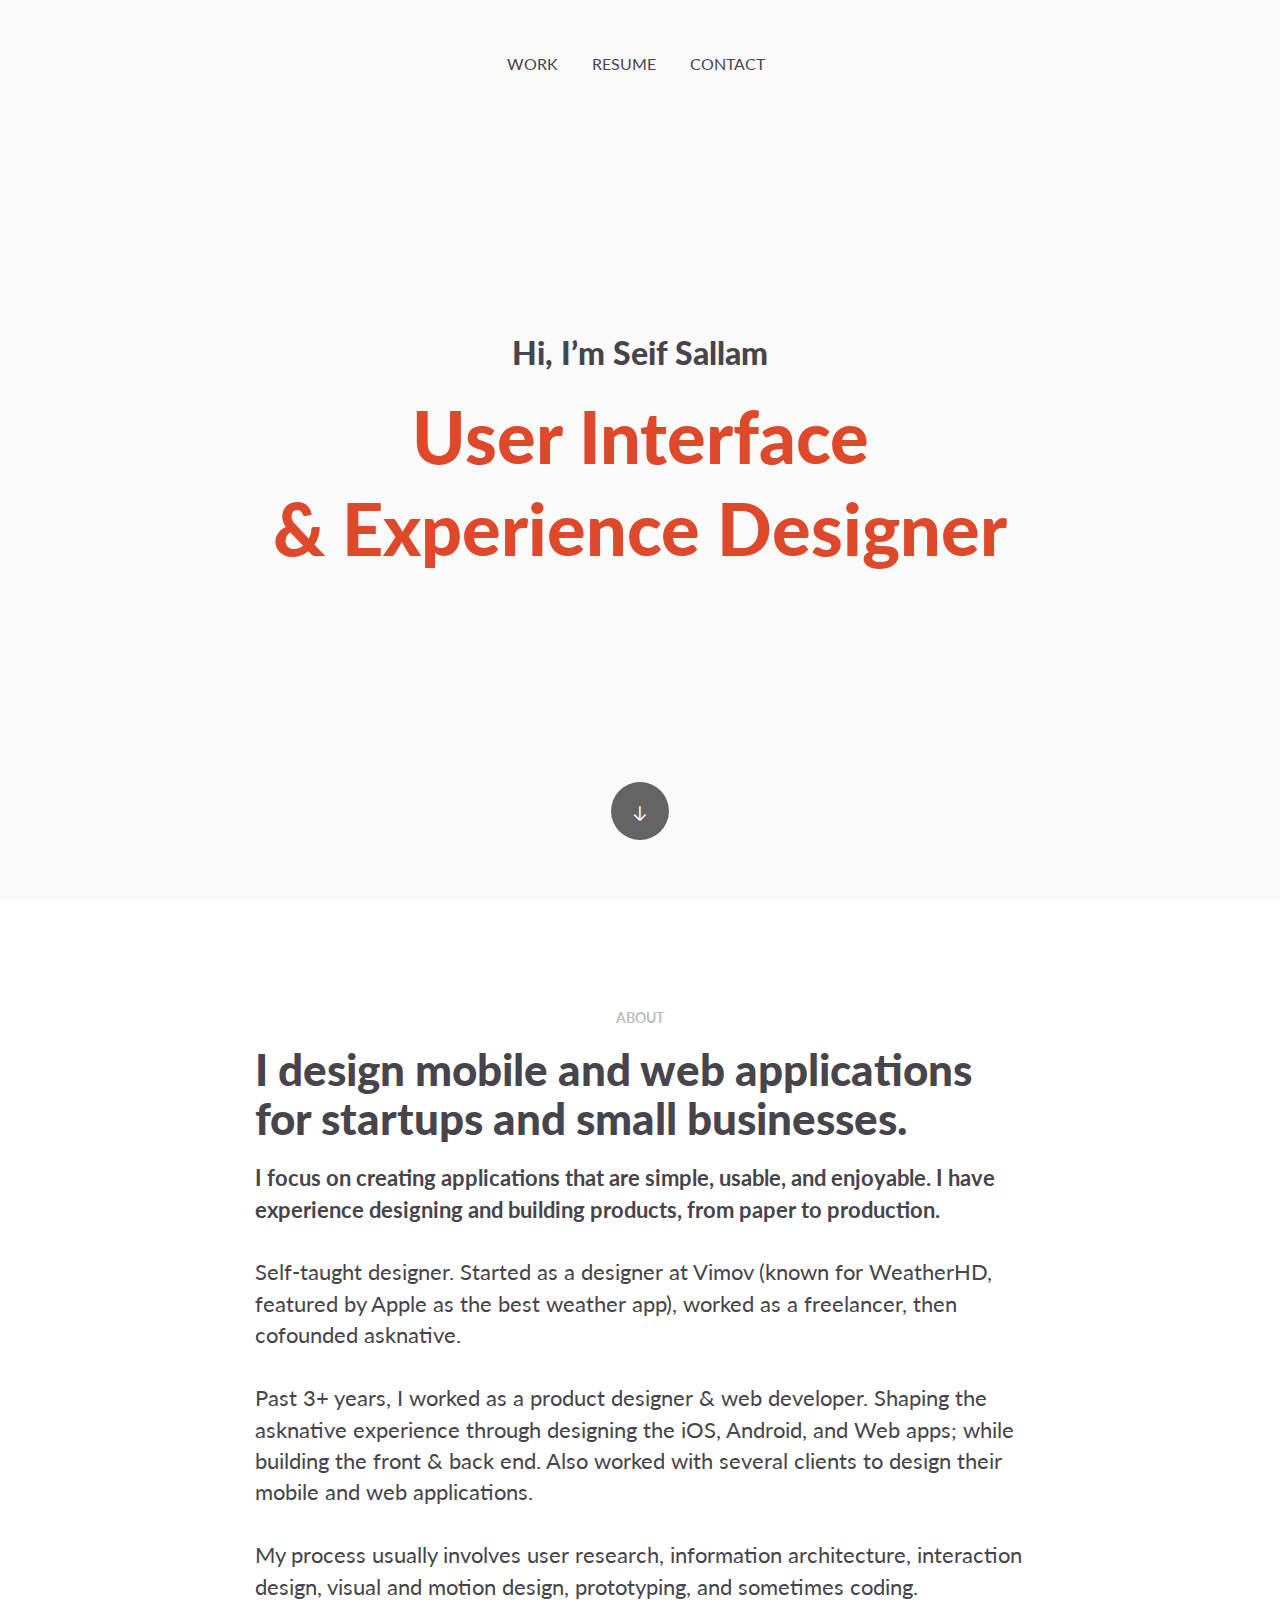
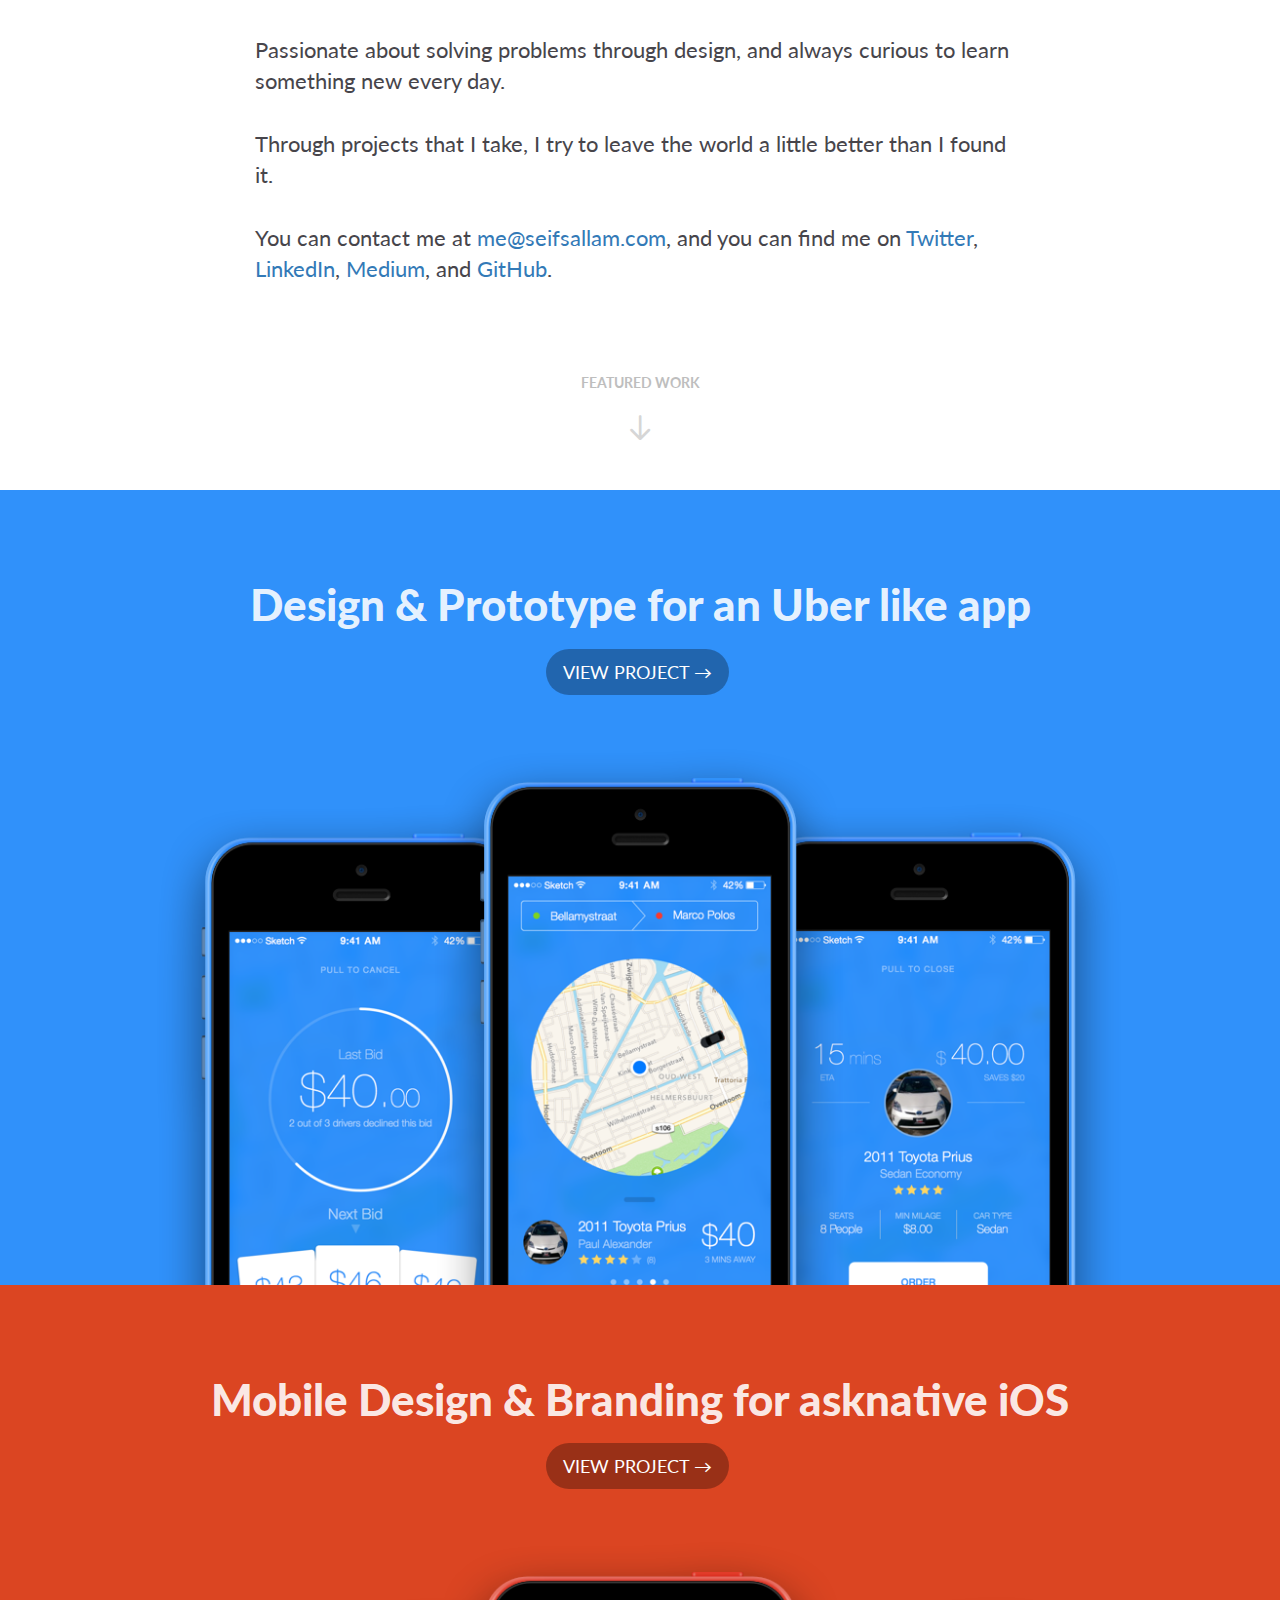
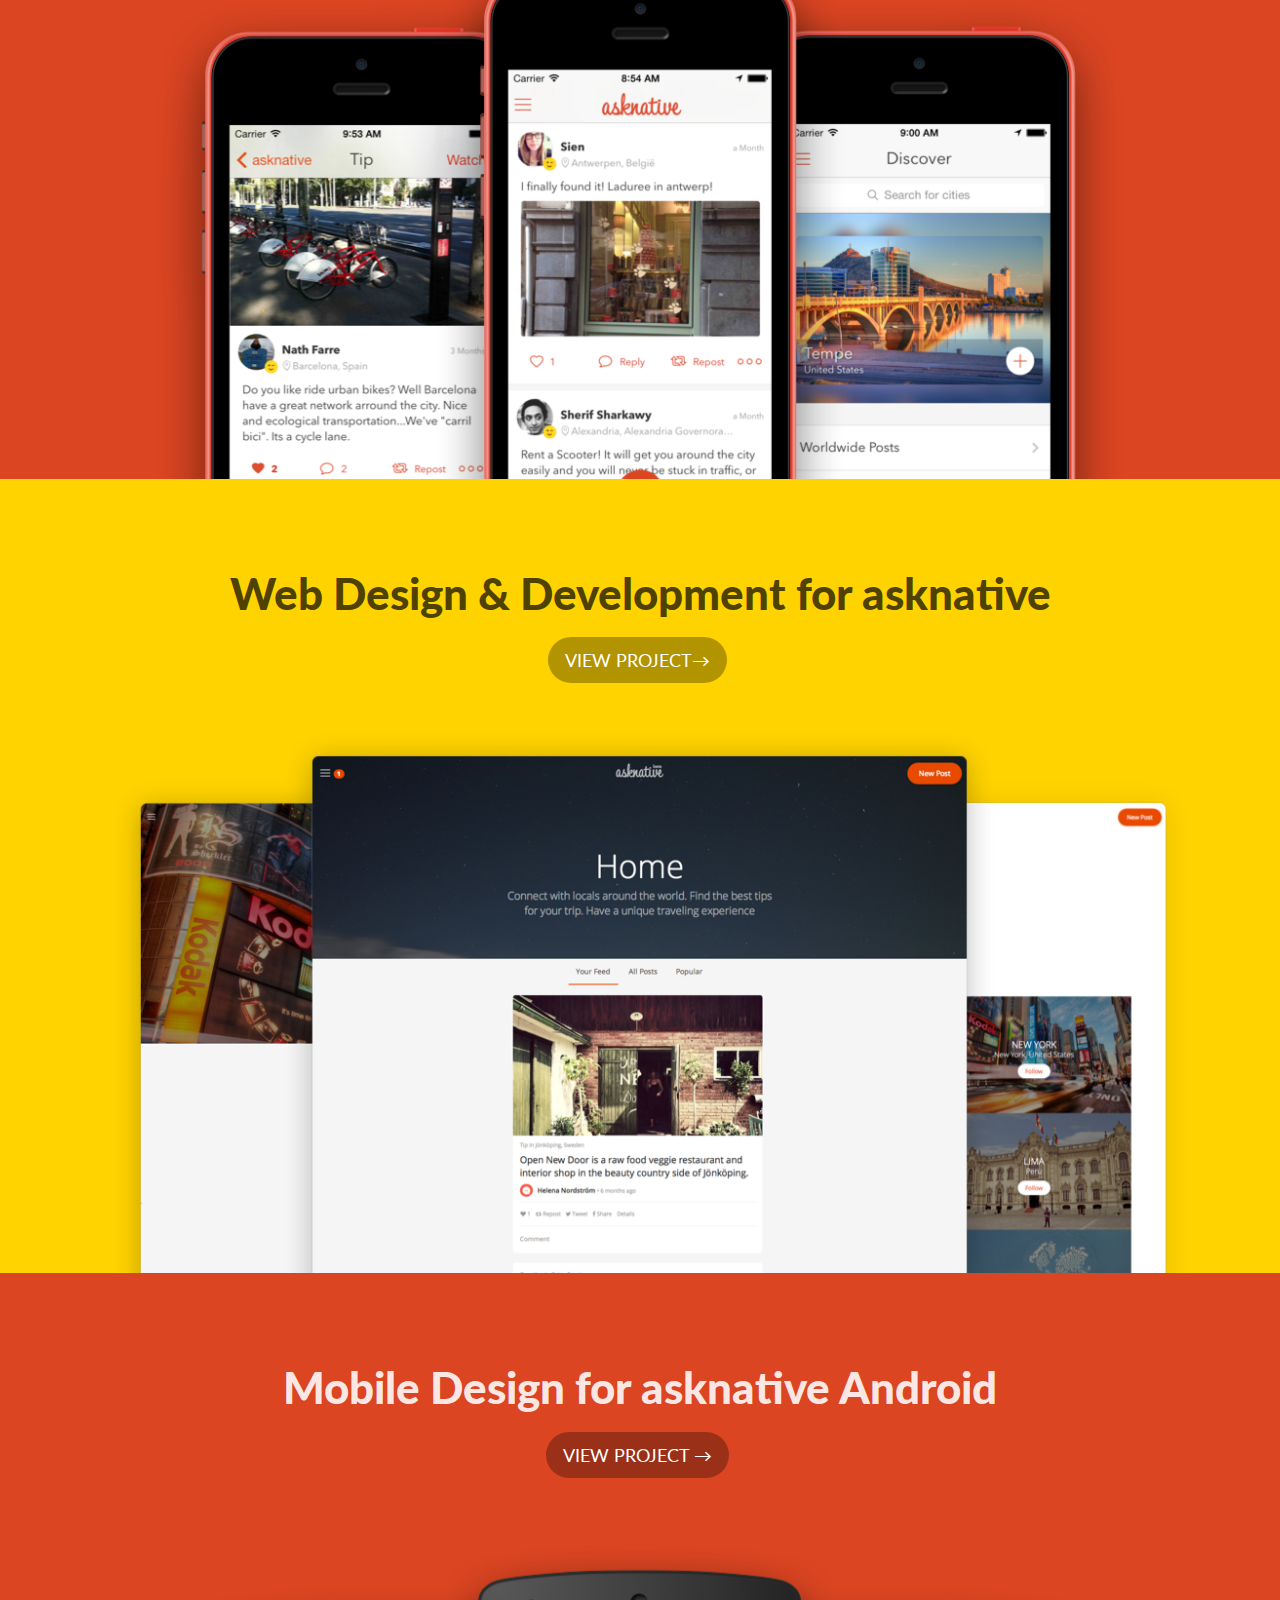
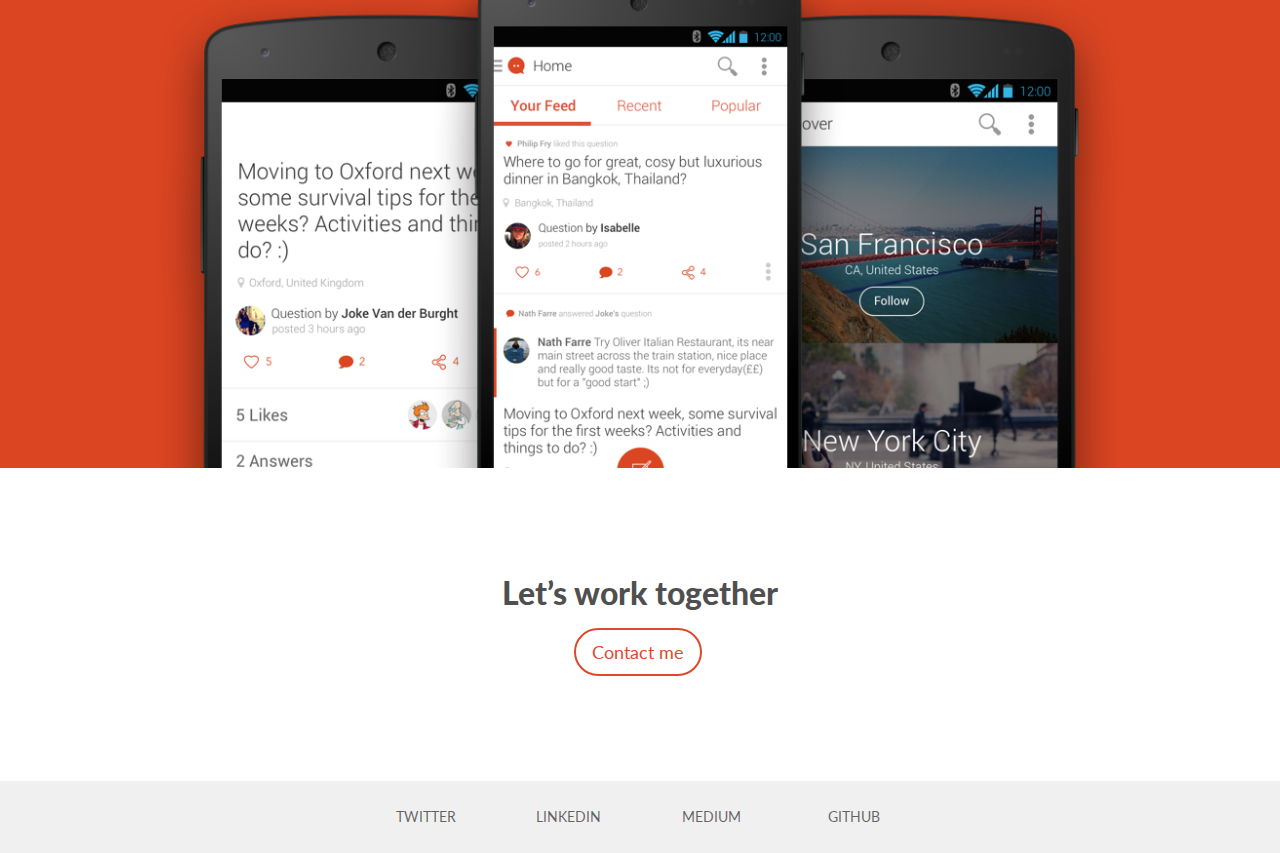
==== commit 197fcddb: "Simplify about section" ====
--- a/index.html
+++ b/index.html
@@ -73,7 +73,7 @@
 					</h3>
 				</div>
 				<p class=" text-left">
-					<strong>I focus on creating applications that are simple, usable, and enjoyable. I have experience as designer and developer building products, from paper to production.</strong><br /><br />Self-taught designer. Started as a designer at Vimov (known for WeatherHD, featured by Apple as the best weather app), worked as a freelancer, then cofounded asknative.<br /><br />Past 3+ years, I worked as a product designer &amp; web developer. Shaping the asknative experience through designing the iOS, Android, and Web apps; while building the front &amp; back end. Also worked with several clients to design their mobile and web applications.<br /><br />My process usually involves user research, information architecture, interaction design, visual and motion design, prototyping, and sometimes coding.<br /><br />Passionate about solving problems through design, and always curious to learn something new every day.<br /><br />Through projects that I take, I try to leave the world a little better than I found it.<br /><br />You can contact me at <a class="ltc-84" href="mailto:me@seifsallam.com">me@seifsallam.com</a>, and you can find me on <a class="ltc-84" href="http://twitter.com/seifsallam" target="_blank">Twitter</a>, <a class="ltc-84" href="https://eg.linkedin.com/in/seifsallam" target="_blank">LinkedIn</a>, <a class="ltc-84" href="http://medium.com/@seifsallam" target="_blank">Medium</a>, and <a class="ltc-84" href="http://github.com/seifsallam" target="_blank">Github</a>.
+					<strong>I focus on creating applications that are simple, usable, and enjoyable. I have experience designing and building products, from paper to production.</strong><br /><br />Self-taught designer. Started as a designer at Vimov (known for WeatherHD, featured by Apple as the best weather app), worked as a freelancer, then cofounded asknative.<br /><br />Past 3+ years, I worked as a product designer &amp; web developer. Shaping the asknative experience through designing the iOS, Android, and Web apps; while building the front &amp; back end. Also worked with several clients to design their mobile and web applications.<br /><br />My process usually involves user research, information architecture, interaction design, visual and motion design, prototyping, and sometimes coding.<br /><br />Passionate about solving problems through design, and always curious to learn something new every day.<br /><br />Through projects that I take, I try to leave the world a little better than I found it.<br /><br />You can contact me at <a class="ltc-84" href="mailto:me@seifsallam.com">me@seifsallam.com</a>, and you can find me on <a class="ltc-84" href="http://twitter.com/seifsallam" target="_blank">Twitter</a>, <a class="ltc-84" href="https://eg.linkedin.com/in/seifsallam" target="_blank">LinkedIn</a>, <a class="ltc-84" href="http://medium.com/@seifsallam" target="_blank">Medium</a>, and <a class="ltc-84" href="http://github.com/seifsallam" target="_blank">GitHub</a>.
 				</p>
 			</div>
 		</div>
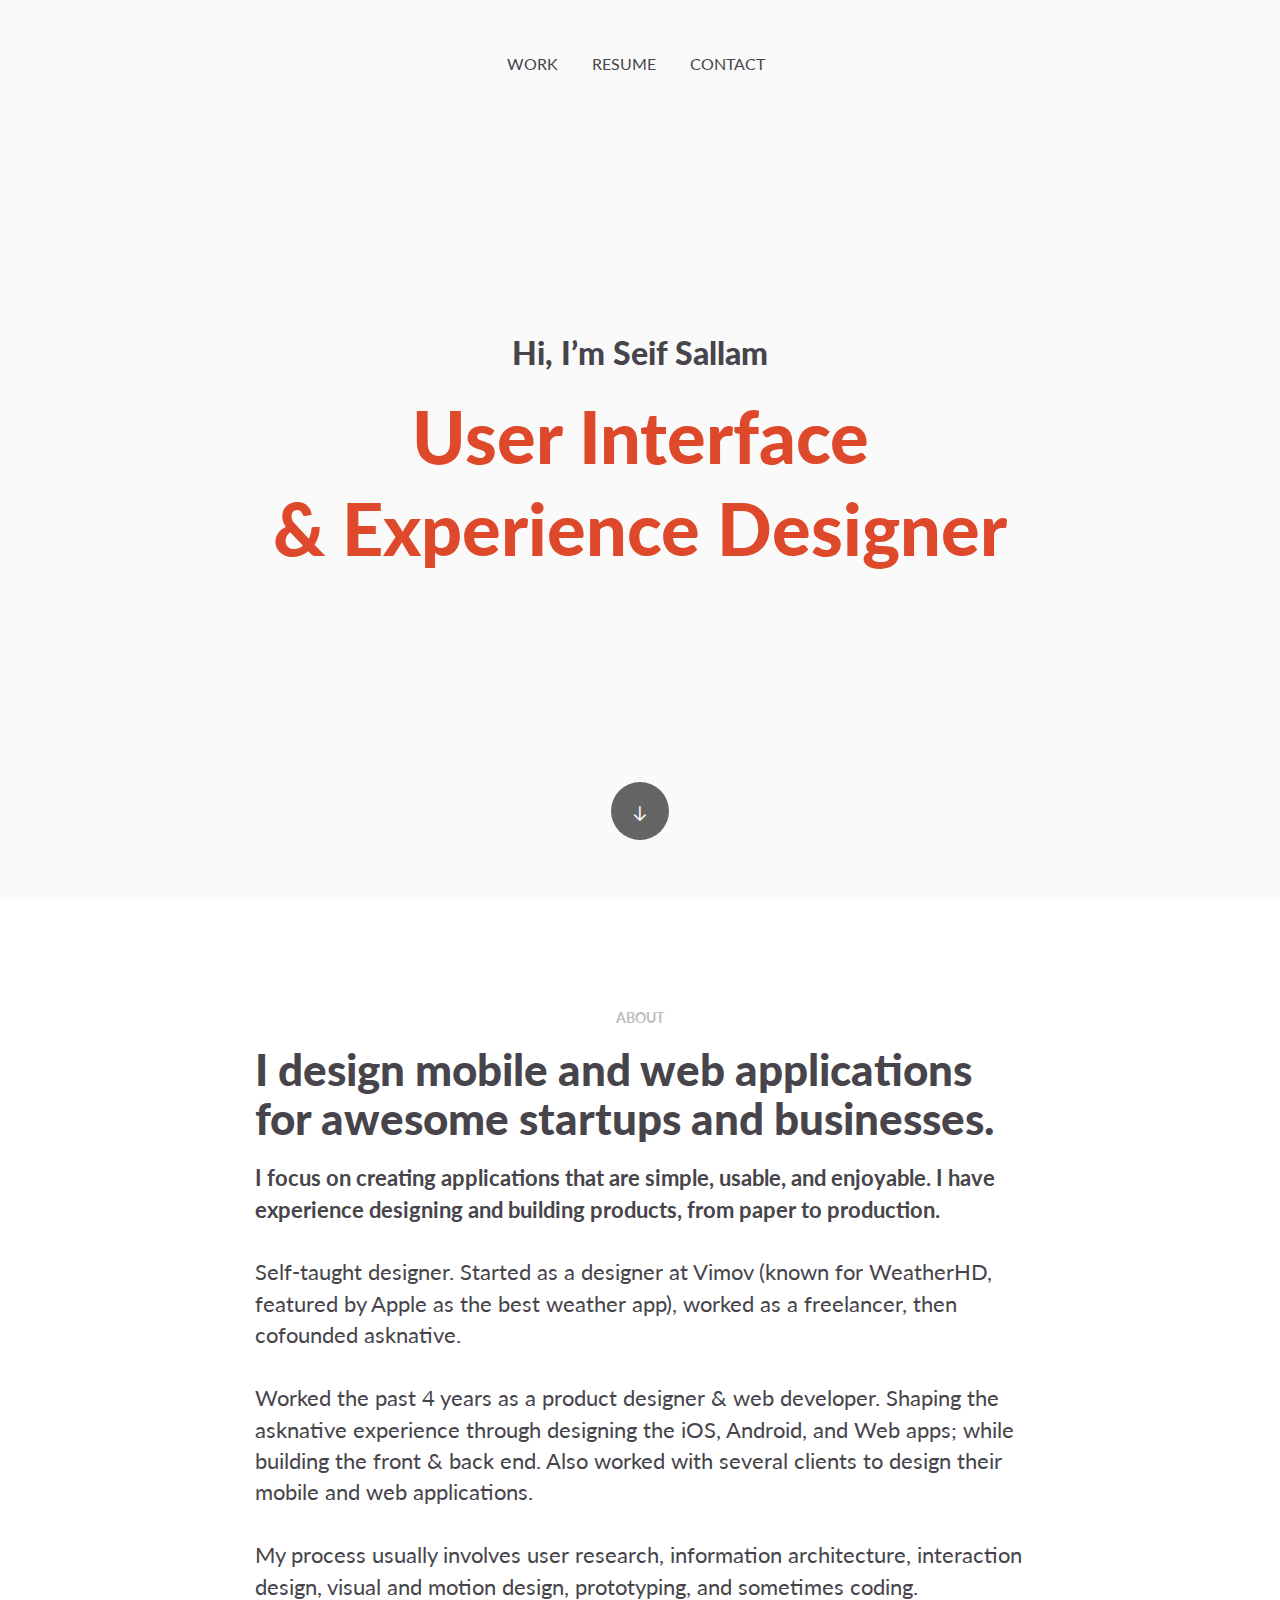
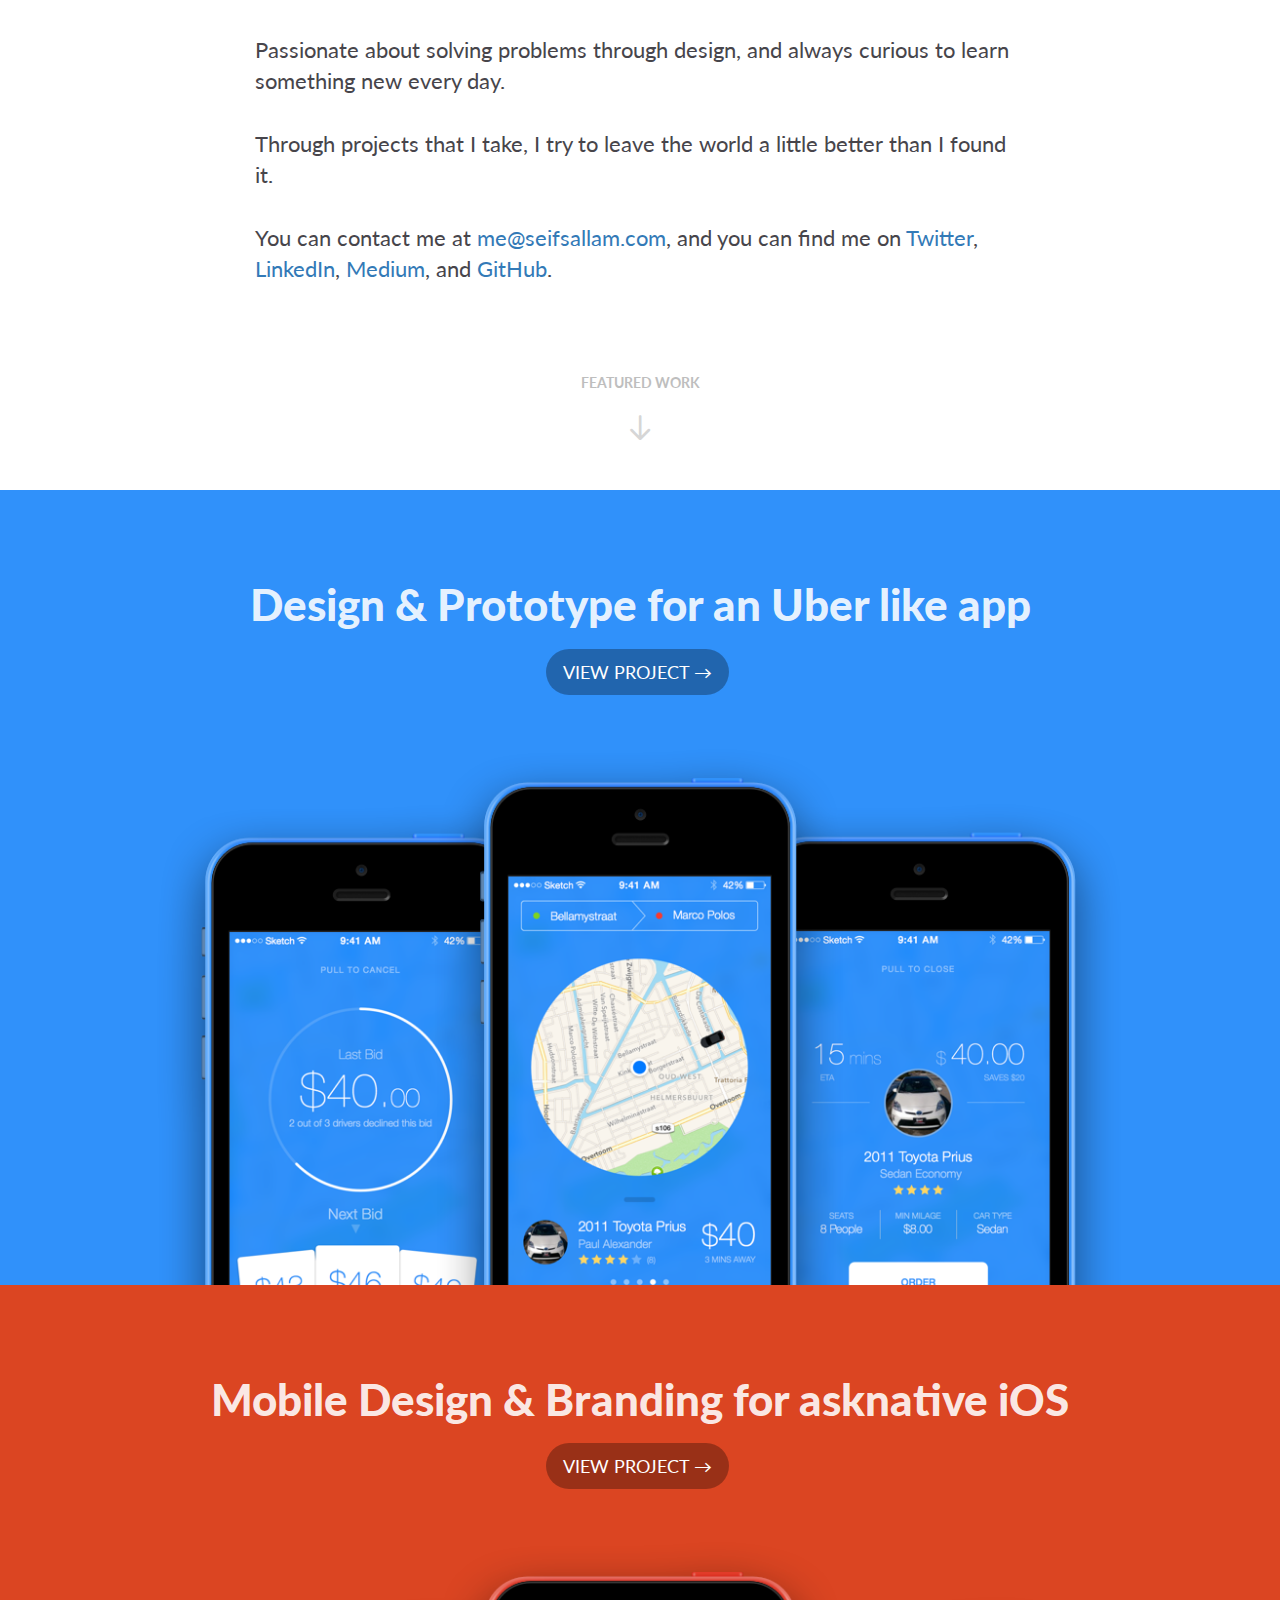
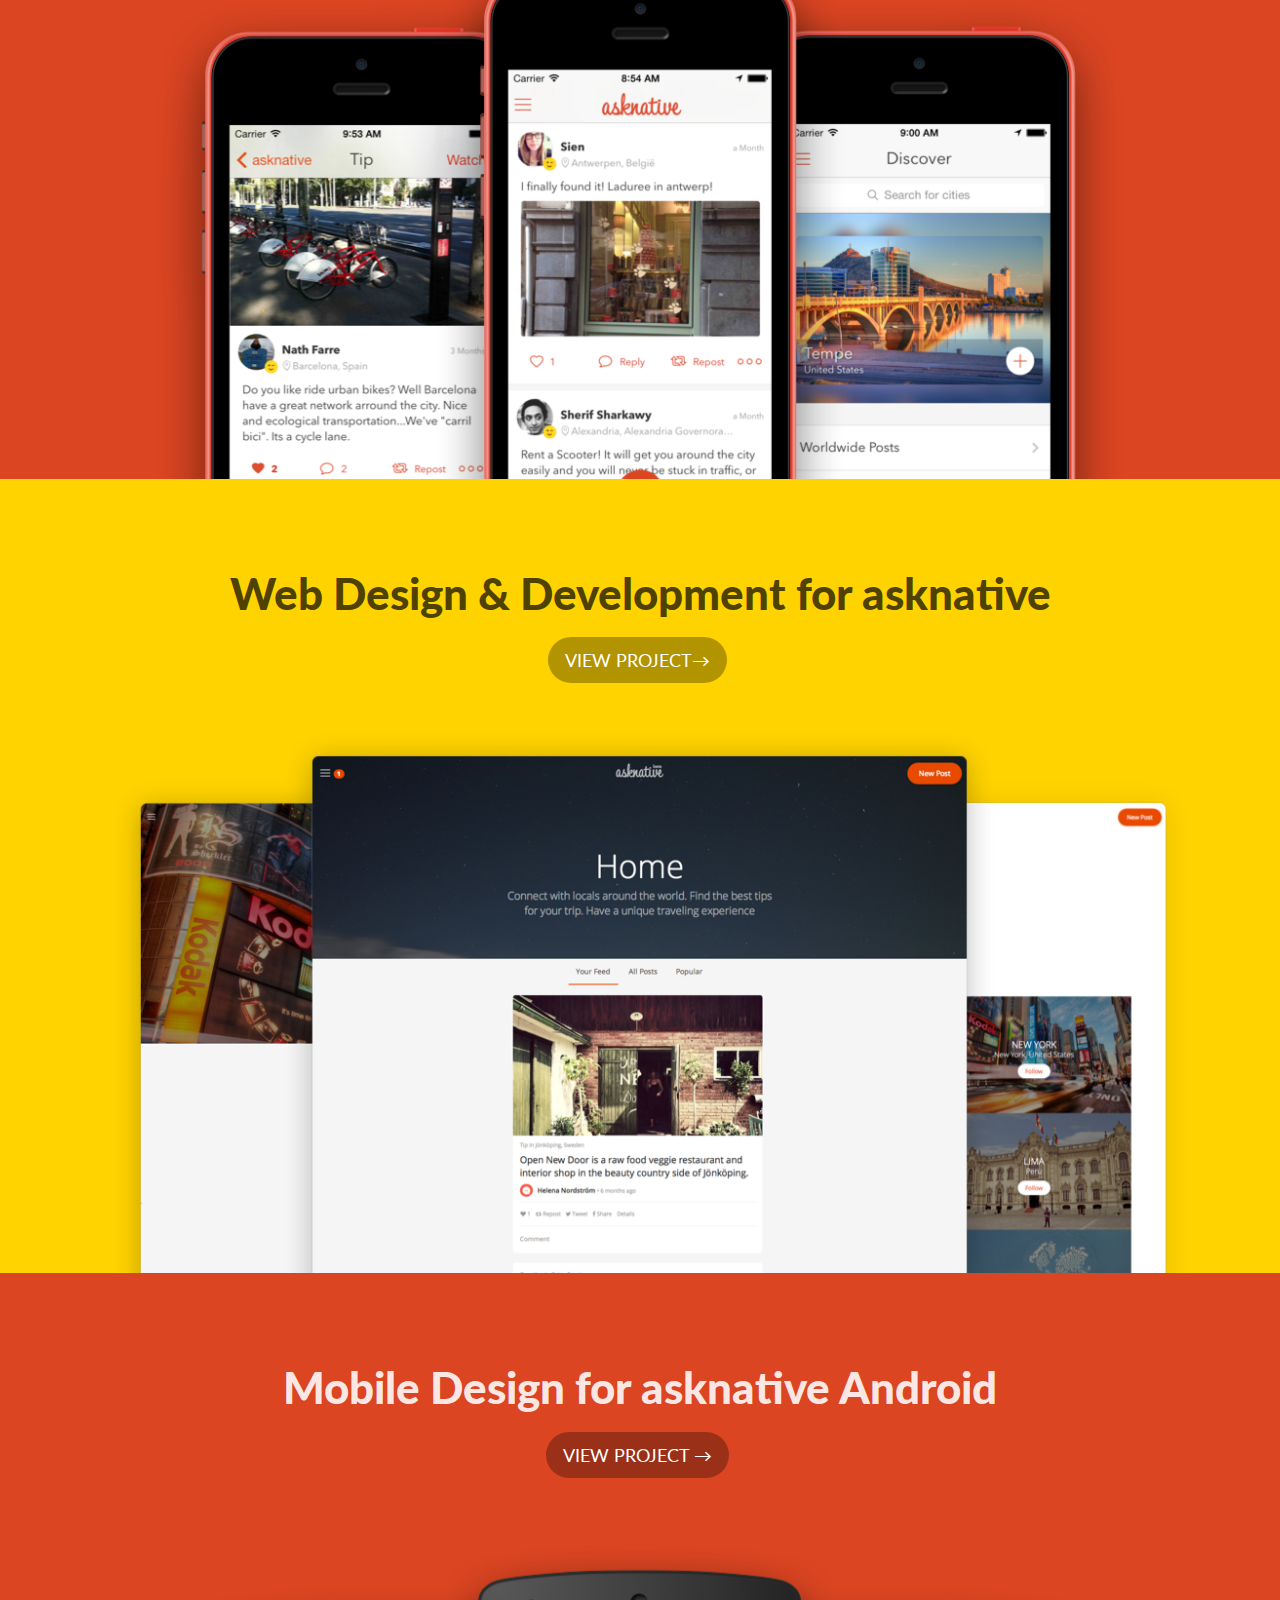
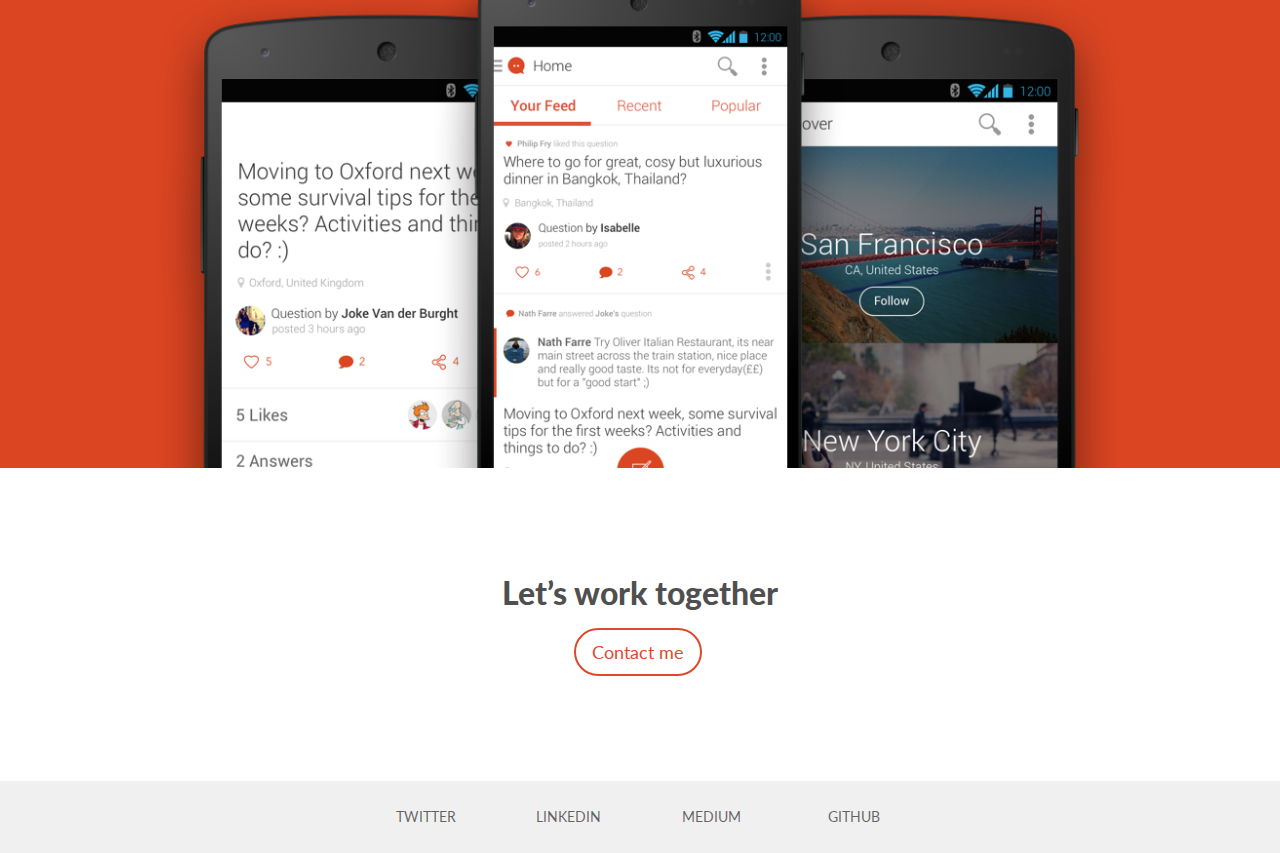
==== commit 14ac3761: "Improve about copy" ====
--- a/index.html
+++ b/index.html
@@ -69,11 +69,11 @@
 				</h4>
 				<div class="text-center">
 					<h3 class="text-left  mg-md">
-						I design mobile and web applications for startups and small businesses.
+						I design mobile and web applications for awesome startups and businesses.
 					</h3>
 				</div>
 				<p class=" text-left">
-					<strong>I focus on creating applications that are simple, usable, and enjoyable. I have experience designing and building products, from paper to production.</strong><br /><br />Self-taught designer. Started as a designer at Vimov (known for WeatherHD, featured by Apple as the best weather app), worked as a freelancer, then cofounded asknative.<br /><br />Past 3+ years, I worked as a product designer &amp; web developer. Shaping the asknative experience through designing the iOS, Android, and Web apps; while building the front &amp; back end. Also worked with several clients to design their mobile and web applications.<br /><br />My process usually involves user research, information architecture, interaction design, visual and motion design, prototyping, and sometimes coding.<br /><br />Passionate about solving problems through design, and always curious to learn something new every day.<br /><br />Through projects that I take, I try to leave the world a little better than I found it.<br /><br />You can contact me at <a class="ltc-84" href="mailto:me@seifsallam.com">me@seifsallam.com</a>, and you can find me on <a class="ltc-84" href="http://twitter.com/seifsallam" target="_blank">Twitter</a>, <a class="ltc-84" href="https://eg.linkedin.com/in/seifsallam" target="_blank">LinkedIn</a>, <a class="ltc-84" href="http://medium.com/@seifsallam" target="_blank">Medium</a>, and <a class="ltc-84" href="http://github.com/seifsallam" target="_blank">GitHub</a>.
+					<strong>I focus on creating applications that are simple, usable, and enjoyable. I have experience designing and building products, from paper to production.</strong><br /><br />Self-taught designer. Started as a designer at Vimov (known for WeatherHD, featured by Apple as the best weather app), worked as a freelancer, then cofounded asknative.<br /><br />Worked the past 4 years as a product designer &amp; web developer. Shaping the asknative experience through designing the iOS, Android, and Web apps; while building the front &amp; back end. Also worked with several clients to design their mobile and web applications.<br /><br />My process usually involves user research, information architecture, interaction design, visual and motion design, prototyping, and sometimes coding.<br /><br />Passionate about solving problems through design, and always curious to learn something new every day.<br /><br />Through projects that I take, I try to leave the world a little better than I found it.<br /><br />You can contact me at <a class="ltc-84" href="mailto:me@seifsallam.com">me@seifsallam.com</a>, and you can find me on <a class="ltc-84" href="http://twitter.com/seifsallam" target="_blank">Twitter</a>, <a class="ltc-84" href="https://eg.linkedin.com/in/seifsallam" target="_blank">LinkedIn</a>, <a class="ltc-84" href="http://medium.com/@seifsallam" target="_blank">Medium</a>, and <a class="ltc-84" href="http://github.com/seifsallam" target="_blank">GitHub</a>.
 				</p>
 			</div>
 		</div>
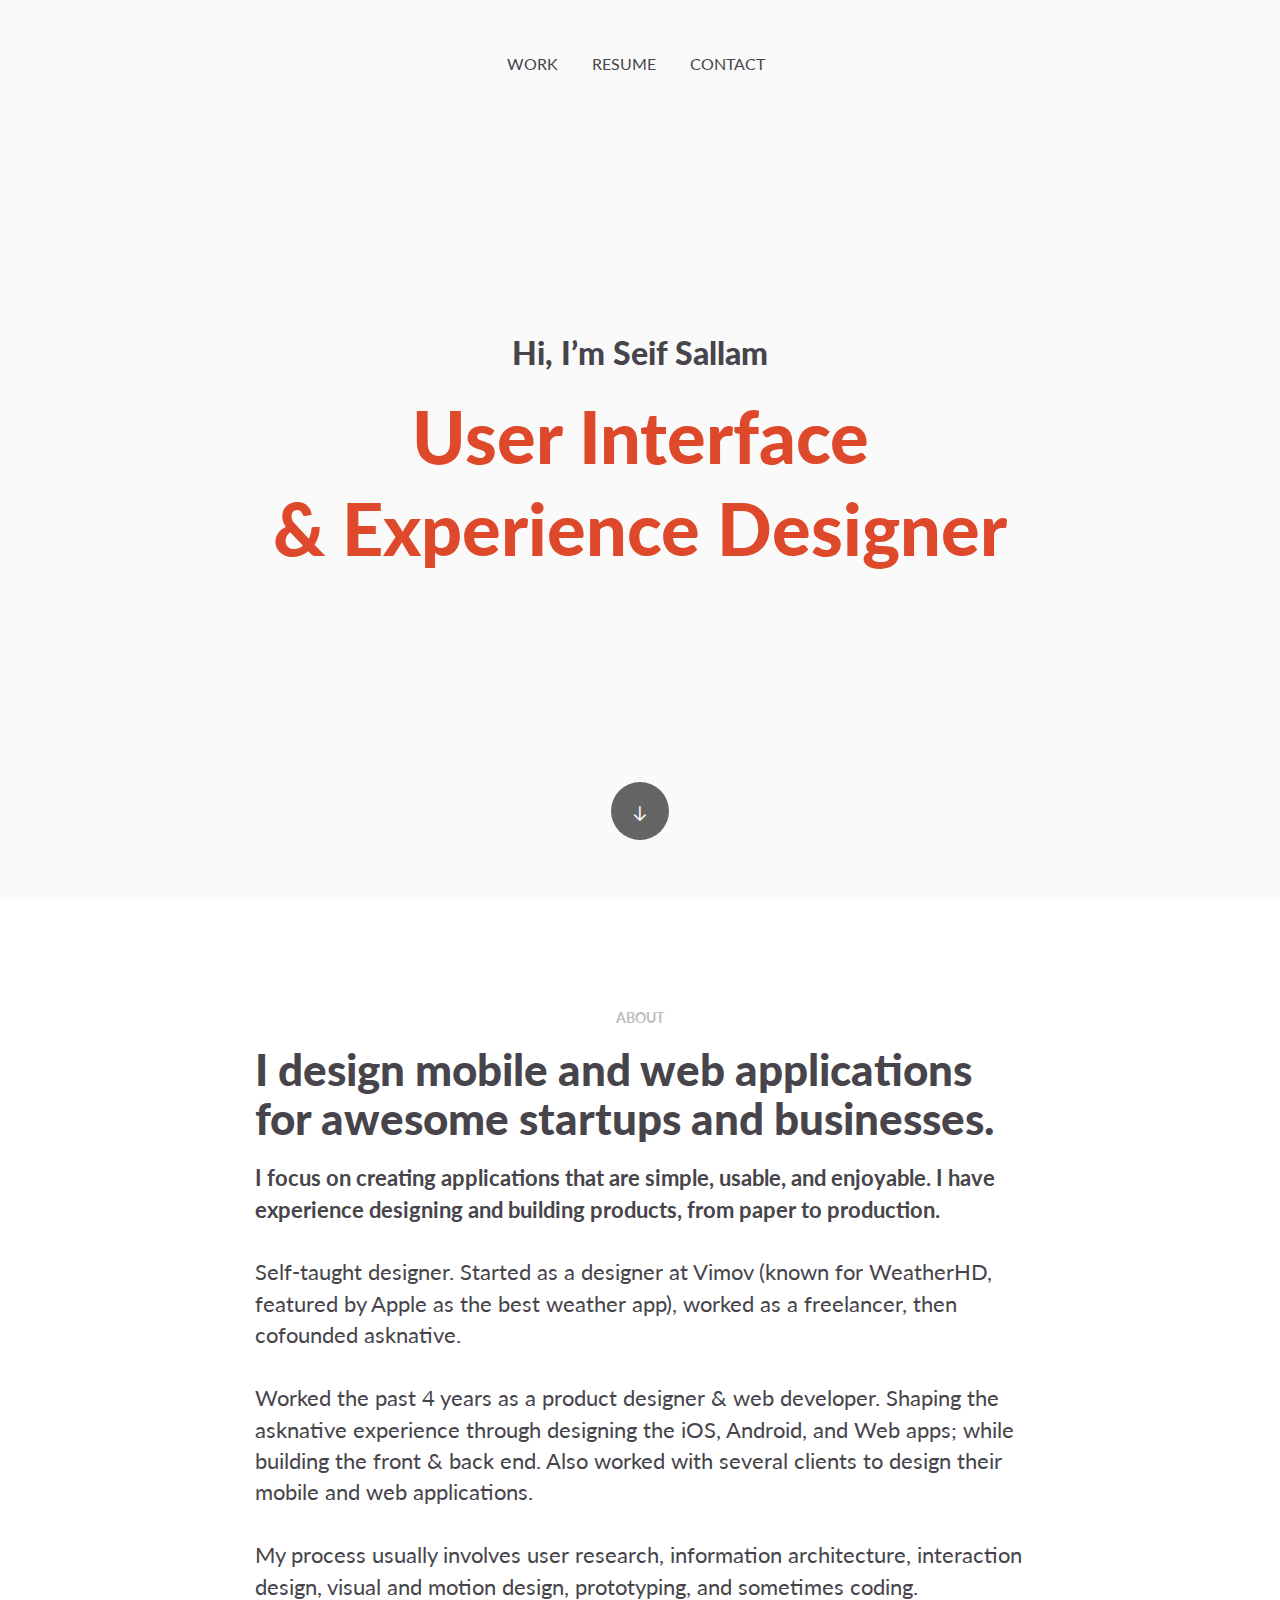
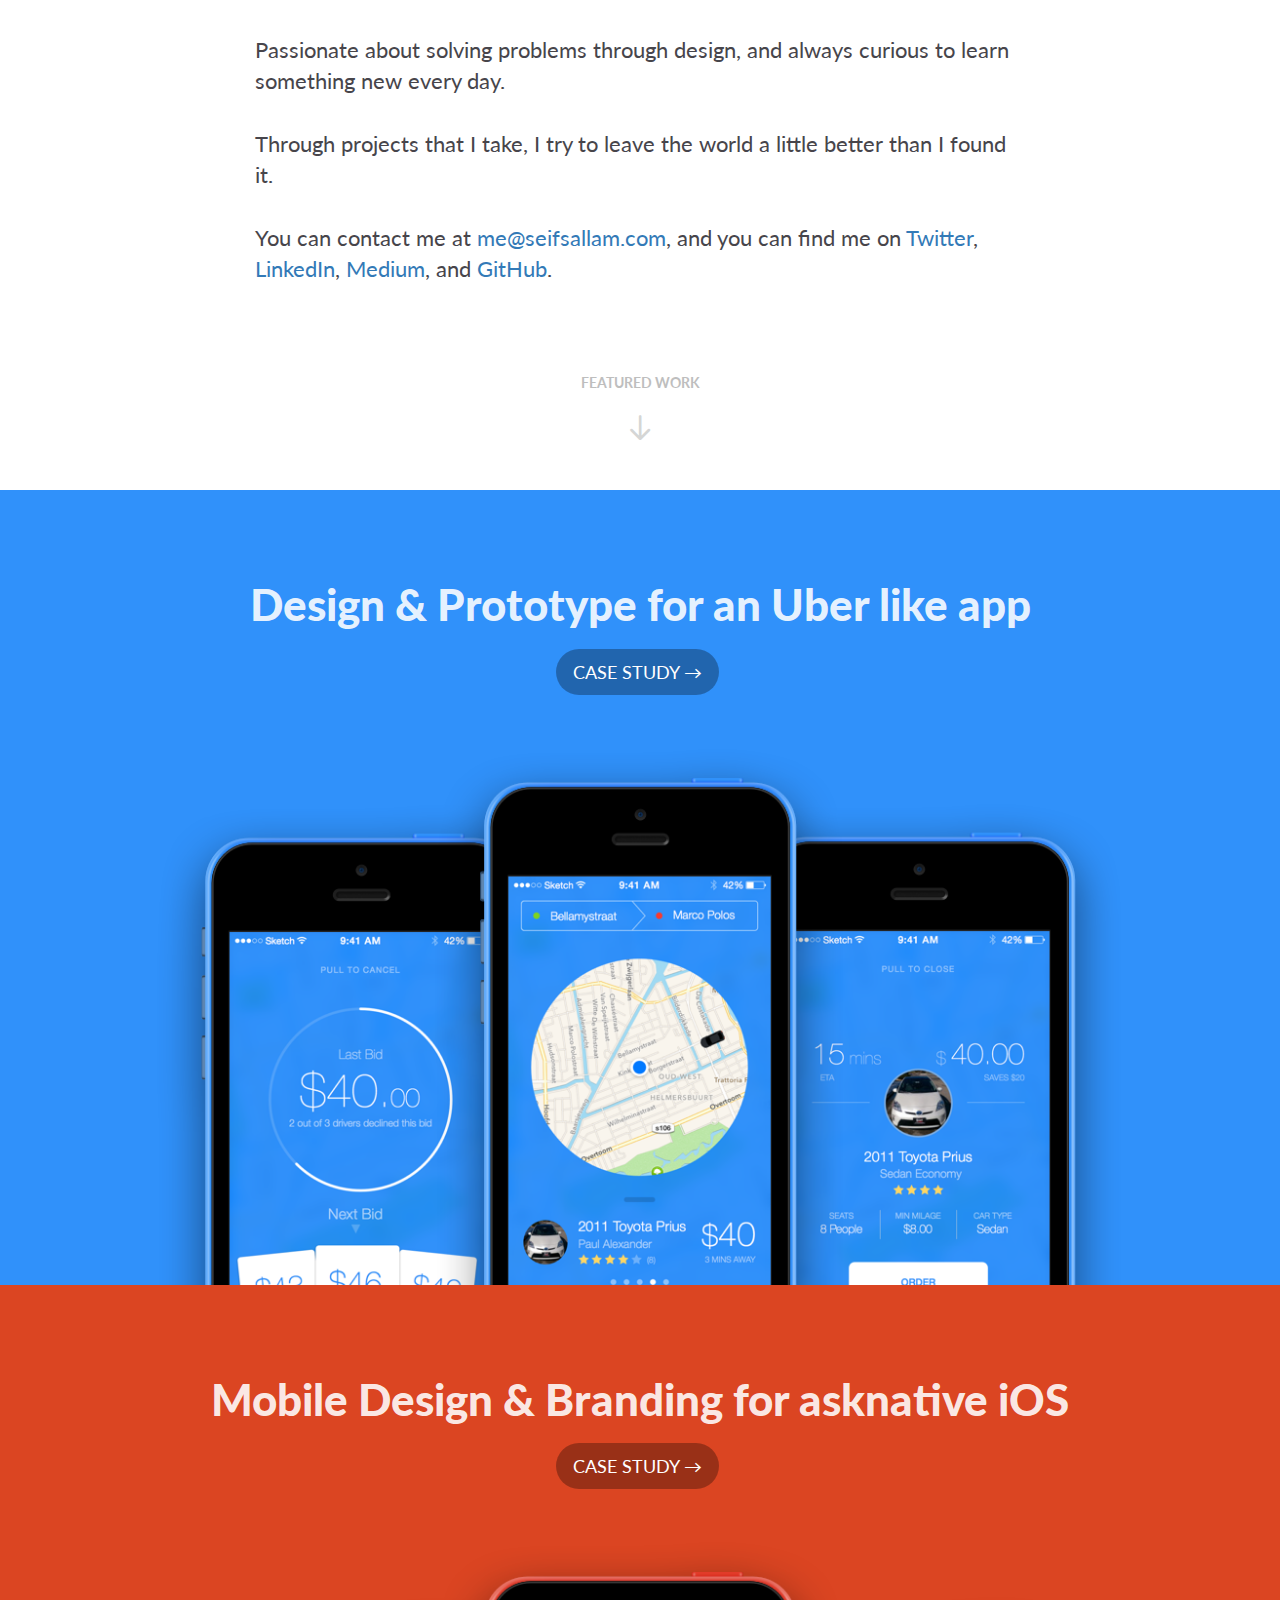
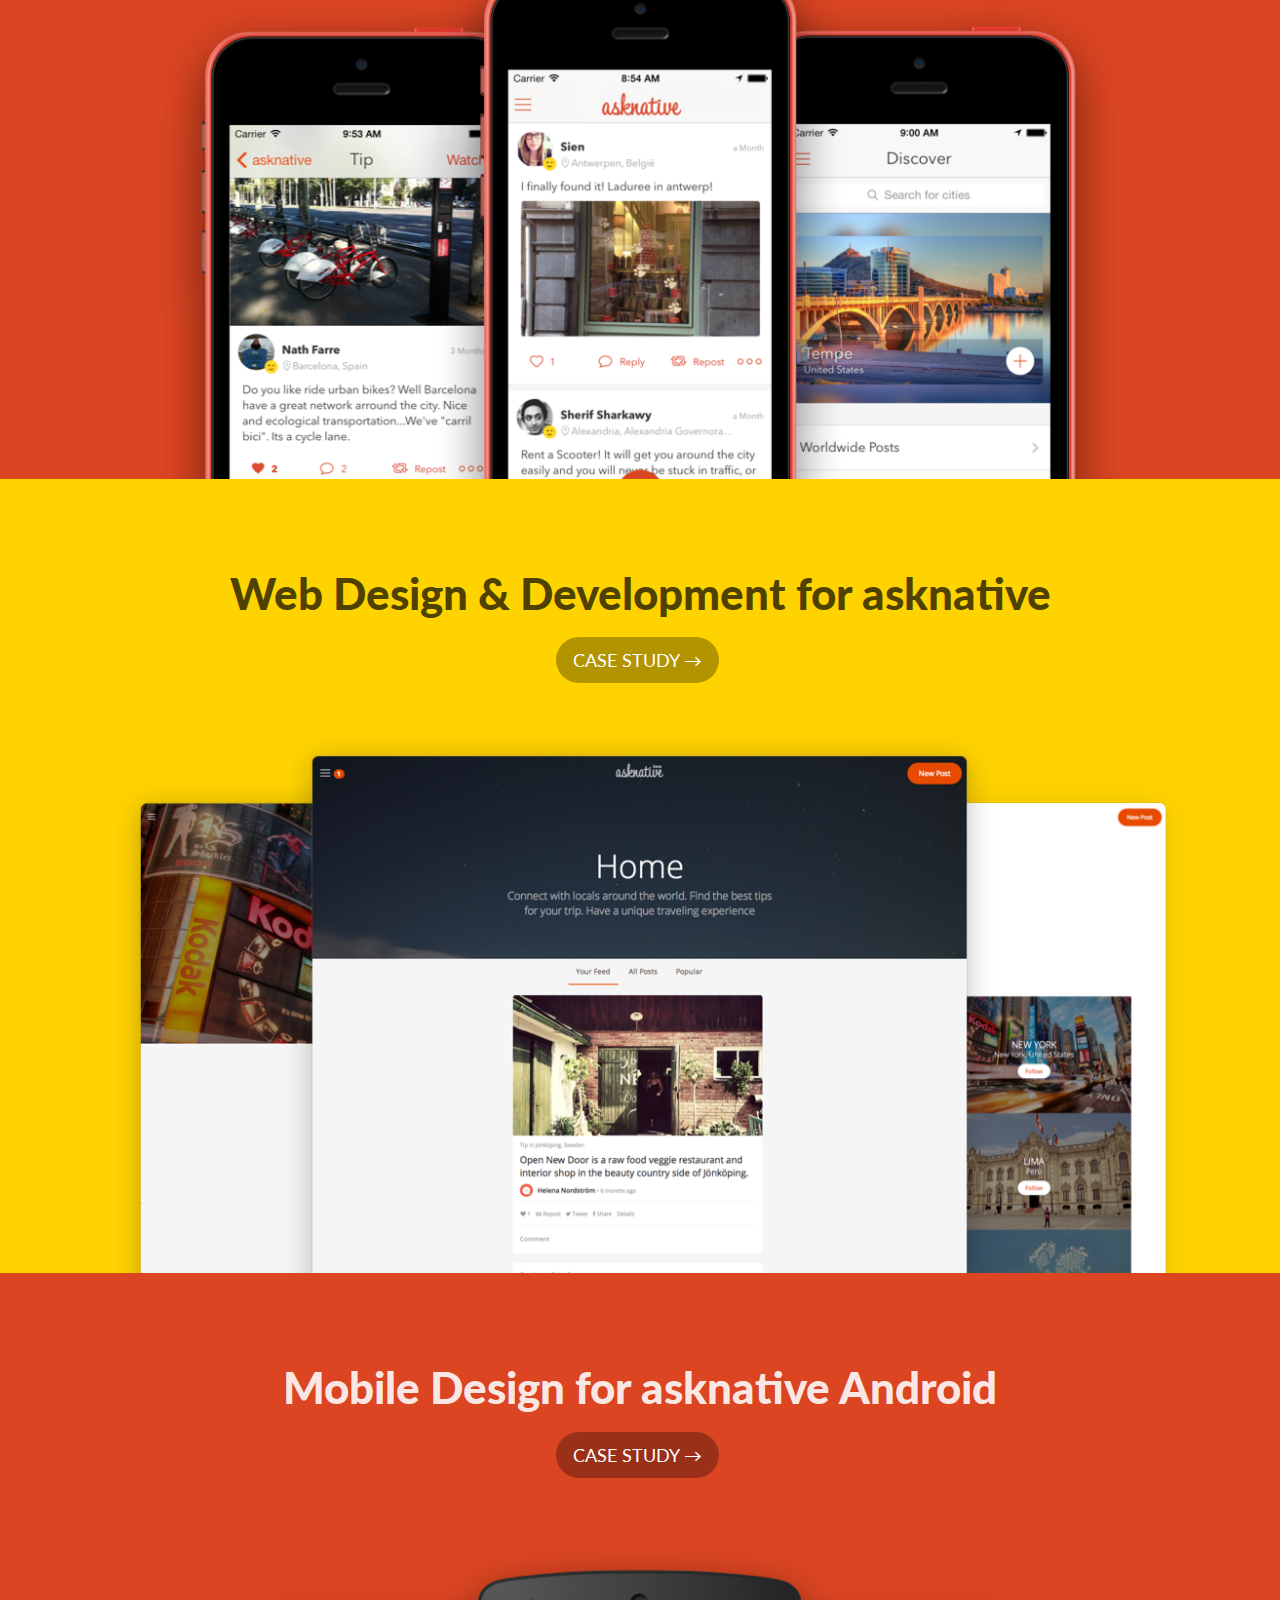
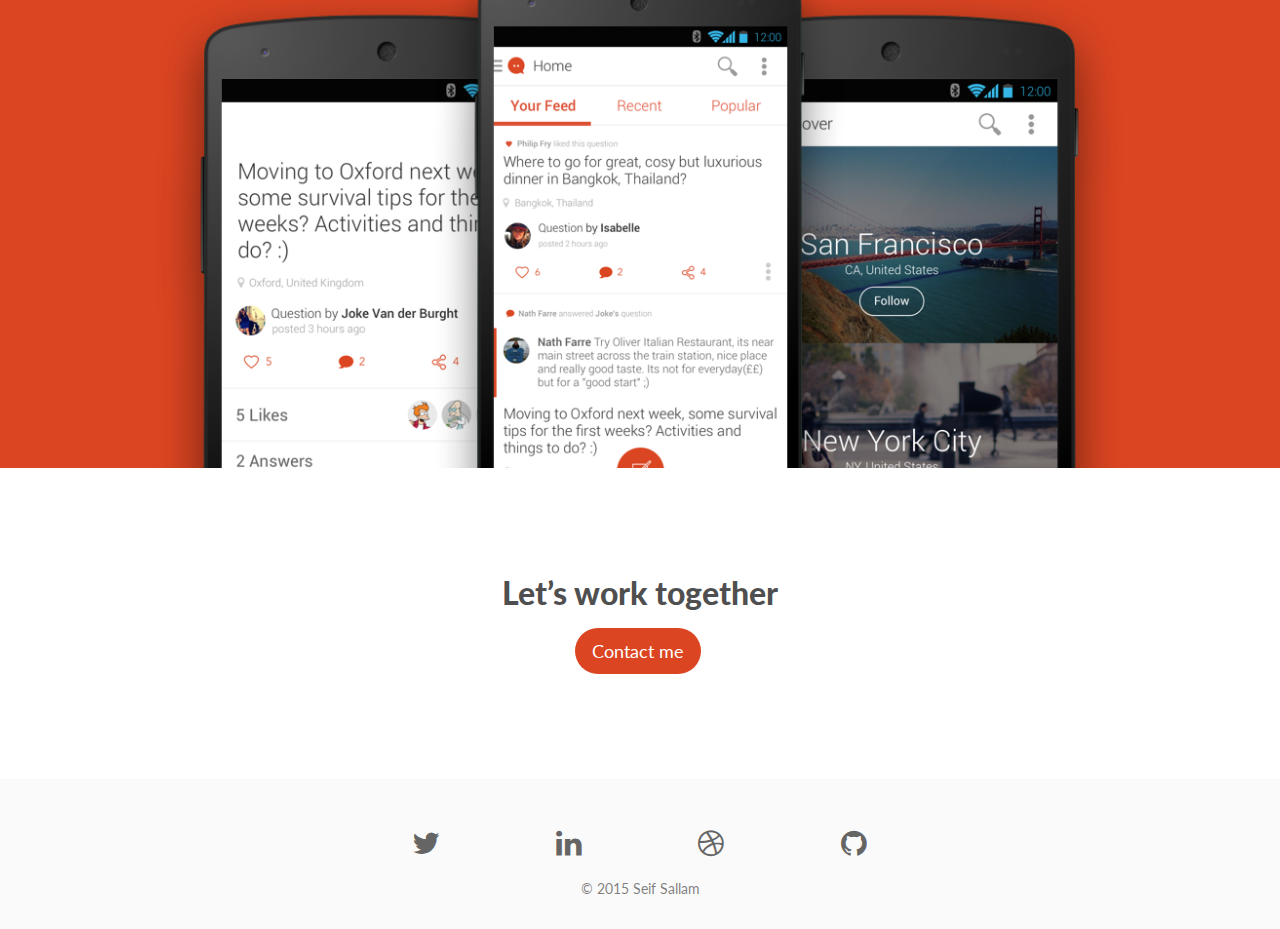
==== commit 7d8407e5: "Layout & typography improvements" ====
--- a/index.html
+++ b/index.html
@@ -107,7 +107,7 @@
 					Design &amp; Prototype for an Uber like app
 				</h3>
 				<div class="text-center">
-					<a href="car-app.html" class="btn btn-lg btn-rd btn-d">VIEW PROJECT →</a>
+					<a href="car-app.html" class="btn btn-lg btn-rd btn-d">CASE STUDY →</a>
 				</div><a href="car-app.html"><img class="img-responsive center-block" src="img/preview-yaya-full.png" /></a>
 			</div>
 		</div>
@@ -124,7 +124,7 @@
 					Mobile Design &amp; Branding for asknative iOS
 				</h3>
 				<div class="text-center">
-					<a href="asknative-ios.html" class="btn btn-rd btn-lg btn-d">VIEW PROJECT →</a>
+					<a href="asknative-ios.html" class="btn btn-rd btn-lg btn-d">CASE STUDY →</a>
 				</div><a href="asknative-ios.html"><img class="img-responsive center-block" src="img/preview-asknative-ios-full.png" /></a>
 			</div>
 		</div>
@@ -141,7 +141,7 @@
 					Web Design &amp; Development for asknative
 				</h3>
 				<div class="text-center">
-					<a href="asknative-webapp.html" class="btn btn-rd btn-lg btn-d">VIEW PROJECT→</a>
+					<a href="asknative-webapp.html" class="btn btn-rd btn-lg btn-d">CASE STUDY →</a>
 				</div><a href="asknative-webapp.html"><img class="img-responsive center-block" src="img/preview-asknative-web-full.png" /></a>
 			</div>
 		</div>
@@ -158,7 +158,7 @@
 					Mobile Design for asknative Android
 				</h3>
 				<div class="text-center">
-					<a href="asknative-android.html" class="btn btn-rd btn-lg btn-d">VIEW PROJECT →</a>
+					<a href="asknative-android.html" class="btn btn-rd btn-lg btn-d">CASE STUDY →</a>
 				</div><a href="asknative-android.html"><img class="img-responsive center-block" src="img/preview-asknative-android-full.png" /></a>
 			</div>
 		</div>
@@ -175,7 +175,7 @@
 					Let&rsquo;s work together
 				</h3>
 				<div class="text-center">
-					<a href="mailto:me@seifsallam.com" class="btn btn-rd wire-btn-cinnabar btn-lg btn-wire">Contact me</a>
+					<a href="mailto:me@seifsallam.com" class="btn  btn-rd btn-lg btn-cg-red">Contact me</a>
 				</div>
 			</div>
 		</div>
@@ -183,31 +183,42 @@
 </div> <!-- bloc-8 END --> -<!-- Footer - bloc-114 -->-<div class="bloc bgc-anti-flash-white l-bloc" id="bloc-114">
+<!-- Footer - bloc-106 -->+<div class="bloc bgc-snow l-bloc" id="bloc-106">
+	<div class="container">
+		<div class="row voffset-md">
+			<div class="col-sm-12 col-md-6 col-md-offset-3">
+				<div class="col-xs-3 text-center">
+					<a class="social" href="http://twitter.com/seifsallam" target="_blank"><span class="fa fa-twitter icon-md" data-placement="top" data-toggle="tooltip" title="@seifsallam"></span></a>
+				</div>
+				<div class="col-xs-3 text-center">
+					<a class="social" href="http://linkedin.com/in/seifsallam" target="_blank"><span class="fa fa-linkedin icon-md"></span></a>
+				</div>
+				<div class="col-xs-3 text-center">
+					<a class="social" href="http://dribbble.com/Seif" target="_blank"><span class="fa fa-dribbble icon-md"></span></a>
+				</div>
+				<div class="col-xs-3 text-center">
+					<a class="social" href="http://github.com/seifsallam/seifsallam.github.io" target="_blank"><span class="fa fa-github icon-md"></span></a>
+				</div>
+			</div>
+		</div>
+	</div>
+</div>+<!-- Footer - bloc-106 END -->++<!-- Footer - bloc-107 -->+<div class="bloc bgc-snow l-bloc" id="bloc-107">
 	<div class="container bloc-sm">
 		<div class="row">
-			<div class="col-sm-12 col-md-6 col-md-offset-3">
-				<div class="col-sm-3 text-center">
-					<a class="social" href="index.html"></a>
-					<div class="text-center">
-						<a href="http://twitter.com/seifsallam" class="a-btn" target="_blank">TWITTER</a>
-					</div>
-				</div>
-				<div class="col-sm-3 text-center">
-					<a class="social" href="index.html"></a><a href="https://eg.linkedin.com/in/seifsallam" class="a-btn" target="_blank">LINKEDIN</a>
-				</div>
-				<div class="col-sm-3 text-center">
-					<a class="social" href="index.html"></a><a href="http://medium.com/@seifsallam" class="a-btn" target="_blank">MEDIUM</a>
-				</div>
-				<div class="col-sm-3 text-center">
-					<a class="social" href="index.html"></a><a href="http://github.com/seifsallam" class="a-btn" target="_blank">GITHUB</a>
-				</div>
-			</div>
-		</div>
-	</div>
-</div>-<!-- Footer - bloc-114 END -->
+			<div class="col-xs-12 col-md-8 col-md-offset-2">
+				<p class="text-center">
+					© 2015 Seif Sallam
+				</p>
+			</div>
+		</div>
+	</div>
+</div>+<!-- Footer - bloc-107 END -->
 </div>
 <!-- Main container END -->
 
--- a/style.css
+++ b/style.css
@@ -90,32 +90,6 @@
 }
 
 
-/* Group Styles */
-
-.bloc-group{
-	width:100%;
-	display:table;
-	table-layout: fixed;
-}
-.bloc-group .bloc{
-	position:relative;
-	display: table-cell;
-	vertical-align: top;
-}
-.bloc-tile-2{
-	width:50%;
-}
-.bloc-tile-3{
-	width:33.33333333%;
-}
-.bloc-tile-4{
-	width:25%;
-}
-.bloc-tile-2 .container, .bloc-tile-3 .container, .bloc-tile-4 .container{
-	width:100%;
-}
-
-
 /* Dark theme */
 
 .d-bloc{
@@ -215,6 +189,12 @@
 .voffset-lg{
 	margin-top:80px;
 }
+/* Dividers */
+
+.b-divider{
+	border-top:1px solid rgba(0,0,0,.1);
+	border-bottom:1px solid rgba(0,0,0,.1);
+}
 
 /* Bloc text custom styling */
 
@@ -235,13 +215,14 @@
 	font-size: 22px;
 }
 #bloc-8 h3{
+	font-size: 32px;
 	line-height: 30px;
-	font-size: 32px;
 }
 #bloc-9 p{
-	font-family: Domine;
-	font-size: 24px;
-	line-height: 36px;
+	font-size: 24px;
+	line-height: 36px;
+	font-family: Lato;
+	font-weight: 400;
 }
 #bloc-10 h5{
 	font-family: Lato;
@@ -256,62 +237,88 @@
 #bloc-11 p{
 	line-height: 36px;
 	font-size: 24px;
-	font-family: Domine;
+	font-family: Lato;
+	font-weight: 400;
 }
 #bloc-12 p{
 	font-size: 24px;
 	line-height: 36px;
-	font-family: Domine;
+	font-family: Lato;
+	font-weight: 400;
 }
 #bloc-13 p{
 	line-height: 36px;
 	font-size: 24px;
-	font-family: Domine;
+	font-family: Lato;
+	font-weight: 400;
 }
 #bloc-14 p{
 	line-height: 36px;
 	font-size: 24px;
-	font-family: Domine;
+	font-family: Lato;
+	font-weight: 400;
 }
 #bloc-16 p{
 	line-height: 36px;
 	font-size: 24px;
-	font-family: Domine;
+	font-family: Lato;
+	font-weight: 400;
 }
 #bloc-18 p{
 	font-size: 24px;
 	line-height: 36px;
-	font-family: Domine;
+	font-family: Lato;
+	font-weight: 400;
 }
 #bloc-20 p{
 	font-size: 24px;
 	line-height: 36px;
-	font-family: Domine;
+	font-family: Lato;
+	font-weight: 400;
 }
 #bloc-22 p{
-	font-family: Domine;
-	font-size: 24px;
-	line-height: 36px;
+	font-size: 24px;
+	line-height: 36px;
+	font-family: Lato;
+	font-weight: 400;
 }
 #bloc-24 p{
+	font-size: 24px;
+	line-height: 36px;
+	font-family: Lato;
+	font-weight: 400;
+}
+#bloc-25 p{
+	line-height: 36px;
+	font-size: 24px;
+	font-family: Lato;
+	font-weight: 400;
+}
+#bloc-26 p{
+	font-size: 24px;
+	line-height: 36px;
+	font-family: Lato;
+	font-weight: 400;
+}
+#bloc-28 p{
+	font-size: 24px;
+	line-height: 36px;
+	font-family: Lato;
+	font-weight: 400;
+}
+#bloc-29 p{
 	font-weight: 100;
 	font-family: Domine;
 	font-size: 24px;
 	line-height: 36px;
 }
-#bloc-25 p{
-	line-height: 36px;
-	font-size: 24px;
-	font-family: Domine;
-}
-#bloc-26 p{
-	font-size: 24px;
-	font-family: Domine;
-	line-height: 36px;
-}
-#bloc-30 h3{
-	line-height: 30px;
-	font-size: 32px;
+#bloc-30 h5{
+	font-family: Lato;
+	font-weight: 400;
+}
+#bloc-30 h4{
+	font-family: Lato;
+	font-weight: 900;
 }
 #bloc-31 p{
 	font-weight: 100;
@@ -319,15 +326,7 @@
 	font-size: 24px;
 	line-height: 36px;
 }
-#bloc-32 h5{
-	font-family: Lato;
-	font-weight: 400;
-}
-#bloc-32 h4{
-	font-family: Lato;
-	font-weight: 900;
-}
-#bloc-33 p{
+#bloc-32 p{
 	font-weight: 100;
 	font-family: Domine;
 	font-size: 24px;
@@ -357,229 +356,229 @@
 	font-size: 24px;
 	line-height: 36px;
 }
-#bloc-42 p{
-	font-weight: 100;
-	font-family: Domine;
-	font-size: 24px;
-	line-height: 36px;
-}
-#bloc-47 h3{
-	font-size: 32px;
-	line-height: 30px;
+#bloc-43 p{
+	font-size: 24px;
+	line-height: 36px;
+	font-family: Lato;
+	font-weight: 400;
+}
+#bloc-44 p{
+	font-size: 24px;
+	line-height: 36px;
+	font-family: Lato;
+	font-weight: 400;
+}
+#bloc-45 h4{
+	font-family: Lato;
+	font-weight: 900;
+}
+#bloc-46 p{
+	font-size: 24px;
+	line-height: 36px;
+	font-family: Lato;
+	font-weight: 400;
+}
+#bloc-47 p{
+	font-size: 24px;
+	line-height: 36px;
+	font-family: Lato;
+	font-weight: 400;
 }
 #bloc-48 p{
-	font-weight: 400;
-	font-family: Domine;
-	font-size: 24px;
-	line-height: 36px;
-}
-#bloc-49 h4{
-	font-family: Lato;
-	font-weight: 900;
+	font-size: 24px;
+	line-height: 36px;
+	font-family: Lato;
+	font-weight: 400;
 }
 #bloc-50 p{
-	font-weight: 400;
-	font-family: Domine;
-	font-size: 24px;
-	line-height: 36px;
-}
-#bloc-51 p{
-	font-weight: 400;
-	font-family: Domine;
-	font-size: 24px;
-	line-height: 36px;
+	font-size: 24px;
+	line-height: 36px;
+	font-family: Lato;
+	font-weight: 400;
 }
 #bloc-52 p{
-	font-weight: 400;
-	font-family: Domine;
-	font-size: 24px;
-	line-height: 36px;
+	font-size: 24px;
+	line-height: 36px;
+	font-family: Lato;
+	font-weight: 400;
 }
 #bloc-54 p{
-	font-weight: 400;
-	font-family: Domine;
-	font-size: 24px;
-	line-height: 36px;
+	font-size: 24px;
+	line-height: 36px;
+	font-family: Lato;
+	font-weight: 400;
 }
 #bloc-56 p{
-	font-weight: 400;
-	font-family: Domine;
-	font-size: 24px;
-	line-height: 36px;
+	font-size: 24px;
+	line-height: 36px;
+	font-family: Lato;
+	font-weight: 400;
 }
 #bloc-58 p{
-	font-weight: 400;
-	font-family: Domine;
-	font-size: 24px;
-	line-height: 36px;
+	font-size: 24px;
+	line-height: 36px;
+	font-family: Lato;
+	font-weight: 400;
 }
 #bloc-60 p{
-	font-weight: 400;
-	font-family: Domine;
-	font-size: 24px;
-	line-height: 36px;
+	font-size: 24px;
+	line-height: 36px;
+	font-family: Lato;
+	font-weight: 400;
 }
 #bloc-62 p{
-	font-weight: 400;
-	font-family: Domine;
-	font-size: 24px;
-	line-height: 36px;
+	font-size: 24px;
+	line-height: 36px;
+	font-family: Lato;
+	font-weight: 400;
 }
 #bloc-64 p{
-	font-weight: 400;
-	font-family: Domine;
-	font-size: 24px;
-	line-height: 36px;
+	font-size: 24px;
+	line-height: 36px;
+	font-family: Lato;
+	font-weight: 400;
 }
 #bloc-66 p{
-	font-weight: 400;
-	font-family: Domine;
-	font-size: 24px;
-	line-height: 36px;
+	font-size: 24px;
+	line-height: 36px;
+	font-family: Lato;
+	font-weight: 400;
 }
 #bloc-68 p{
-	font-weight: 400;
-	font-family: Domine;
-	font-size: 24px;
-	line-height: 36px;
+	font-size: 24px;
+	line-height: 36px;
+	font-family: Lato;
+	font-weight: 400;
 }
 #bloc-70 p{
-	font-weight: 400;
-	font-family: Domine;
-	font-size: 24px;
-	line-height: 36px;
+	font-size: 24px;
+	line-height: 36px;
+	font-family: Lato;
+	font-weight: 400;
 }
 #bloc-72 p{
-	font-weight: 400;
-	font-family: Domine;
-	font-size: 24px;
-	line-height: 36px;
+	font-size: 24px;
+	line-height: 36px;
+	font-family: Lato;
+	font-weight: 400;
 }
 #bloc-74 p{
-	font-weight: 400;
-	font-family: Domine;
-	font-size: 24px;
-	line-height: 36px;
+	font-size: 24px;
+	line-height: 36px;
+	font-family: Lato;
+	font-weight: 400;
 }
 #bloc-76 p{
-	font-weight: 400;
-	font-family: Domine;
-	font-size: 24px;
-	line-height: 36px;
+	font-size: 24px;
+	line-height: 36px;
+	font-family: Lato;
+	font-weight: 400;
 }
 #bloc-78 p{
-	font-weight: 400;
-	font-family: Domine;
-	font-size: 24px;
-	line-height: 36px;
+	font-size: 24px;
+	line-height: 36px;
+	font-family: Lato;
+	font-weight: 400;
 }
 #bloc-80 p{
-	font-weight: 400;
-	font-family: Domine;
-	font-size: 24px;
-	line-height: 36px;
-}
-#bloc-82 p{
-	font-weight: 400;
-	font-family: Domine;
-	font-size: 24px;
-	line-height: 36px;
+	font-size: 24px;
+	line-height: 36px;
+	font-family: Lato;
+	font-weight: 400;
 }
 #bloc-84 p{
-	font-weight: 400;
-	font-family: Domine;
-	font-size: 24px;
-	line-height: 36px;
-}
-#bloc-88 p{
-	font-weight: 400;
-	font-family: Domine;
-	font-size: 24px;
-	line-height: 36px;
-}
-#bloc-92 h3{
-	font-size: 32px;
-	line-height: 30px;
-}
-#bloc-93 h1{
+	font-size: 24px;
+	line-height: 36px;
+	font-family: Lato;
+	font-weight: 400;
+}
+#bloc-86 p{
+	font-size: 24px;
+	line-height: 36px;
+	font-family: Lato;
+	font-weight: 400;
+}
+#bloc-87 h1{
 	font-family: Lato;
 	font-weight: 900;
 	font-size: 66px;
 	line-height: 73px;
 }
-#bloc-93 p{
-	font-weight: 100;
-	font-family: Domine;
-	font-size: 24px;
-	line-height: 36px;
-}
-#bloc-94 h5{
-	font-family: Lato;
-	font-weight: 400;
-}
-#bloc-94 h4{
+#bloc-87 p{
+	line-height: 36px;
+	font-family: Lato;
+	font-weight: 400;
+	font-size: 24px;
+}
+#bloc-88 h5{
+	font-family: Lato;
+	font-weight: 400;
+}
+#bloc-88 h4{
 	font-size: 14px;
 	line-height: 15px;
 	font-family: Lato;
 	font-weight: 900;
 }
-#bloc-95 p{
-	font-weight: 100;
-	font-family: Domine;
-	font-size: 24px;
-	line-height: 36px;
+#bloc-89 p{
+	font-size: 24px;
+	line-height: 36px;
+	font-family: Lato;
+	font-weight: 400;
+}
+#bloc-90 p{
+	font-size: 24px;
+	line-height: 36px;
+	font-family: Lato;
+	font-weight: 400;
+}
+#bloc-91 p{
+	font-size: 24px;
+	line-height: 36px;
+	font-family: Lato;
+	font-weight: 400;
+}
+#bloc-92 p{
+	font-size: 24px;
+	line-height: 36px;
+	font-family: Lato;
+	font-weight: 400;
+}
+#bloc-94 p{
+	font-size: 24px;
+	line-height: 36px;
+	font-family: Lato;
+	font-weight: 400;
 }
 #bloc-96 p{
-	font-weight: 100;
-	font-family: Domine;
-	font-size: 24px;
-	line-height: 36px;
-}
-#bloc-97 p{
-	font-weight: 100;
-	font-family: Domine;
-	font-size: 24px;
-	line-height: 36px;
+	font-size: 24px;
+	line-height: 36px;
+	font-family: Lato;
+	font-weight: 400;
 }
 #bloc-98 p{
-	font-weight: 100;
-	font-family: Domine;
-	font-size: 24px;
-	line-height: 36px;
+	font-size: 24px;
+	line-height: 36px;
+	font-family: Lato;
+	font-weight: 400;
 }
 #bloc-100 p{
-	font-weight: 100;
-	font-family: Domine;
-	font-size: 24px;
-	line-height: 36px;
+	font-size: 24px;
+	line-height: 36px;
+	font-family: Lato;
+	font-weight: 400;
 }
 #bloc-102 p{
-	font-weight: 100;
-	font-family: Domine;
-	font-size: 24px;
-	line-height: 36px;
-}
-#bloc-104 p{
-	font-weight: 100;
-	font-family: Domine;
-	font-size: 24px;
-	line-height: 36px;
-}
-#bloc-106 p{
-	font-weight: 100;
-	font-family: Domine;
-	font-size: 24px;
-	line-height: 36px;
-}
-#bloc-108 p{
-	font-weight: 100;
-	font-family: Domine;
-	font-size: 24px;
-	line-height: 36px;
-}
-#bloc-113 h3{
-	font-size: 32px;
-	line-height: 30px;
+	font-size: 24px;
+	line-height: 36px;
+	font-family: Lato;
+	font-weight: 400;
+}
+#bloc-105 p{
+	font-size: 24px;
+	line-height: 36px;
+	font-family: Lato;
+	font-weight: 400;
 }
 
 /* = NavBar
@@ -774,22 +773,6 @@
 .btn-rd{
 	border-radius: 40px;
 }
-.btn-wire{
-	background:transparent!important;
-	border:2px solid transparent;
-}
-.btn-wire:hover{
-	background:transparent!important;
-	border:2px solid transparent;
-}
-.a-btn{
-	padding: 6px 10px 6px 0;
-	line-height: 1.42857143;
-	display:inline-block;
-}
-.text-center .a-btn{
-	padding: 6px 0;
-}
 .dropdown a .caret{
 	margin:0 0 0 5px}
 /* = Icons
@@ -872,12 +855,6 @@
 .bgc-cinnabar{
 	background-color:#DD492A;
 }
-.bgc-golden-yellow{
-	background-color:#FFE000;
-}
-.bgc-anti-flash-white{
-	background-color:#F0F0F0;
-}
 /* Text colour styles */
 
 .tc-cinnabar{
@@ -891,18 +868,27 @@
 .tc-outer-space-2{
 	color:#454545!important;
 }
+.tc-dark-goldenrod{
+	color:#A08103!important;
+}
+.tc-baby-blue-eyes{
+	color:#A6CFF9!important;
+}
 .tc-white{
 	color:#ffffff!important;
 }
+.tc-melon{
+	color:#F9B6A7!important;
+}
 /* Button colour styles */
 
-.wire-btn-cinnabar{
-	color:#DD492A!important;
-	border-color:#DD492A!important;
-}
-.wire-btn-cg-red{
-	color:#DB4522!important;
-	border-color:#DB4522!important;
+.btn-cg-red{
+	background:#DB4522;
+	color:#FFFFFF!important;
+}
+.btn-cg-red:hover{
+	background:#af371b;
+	color:#FFFFFF!important;
 }
 /* Link colour styles */
 
@@ -919,8 +905,8 @@
 	border-color:#FAFAFA!important;
 }
 .icon-light-gray{
-	color:#D6D6D6!important;
-	border-color:#D6D6D6!important;
+	color:#D5D6D5!important;
+	border-color:#D5D6D5!important;
 }
 
 /* Bloc image backgrounds */
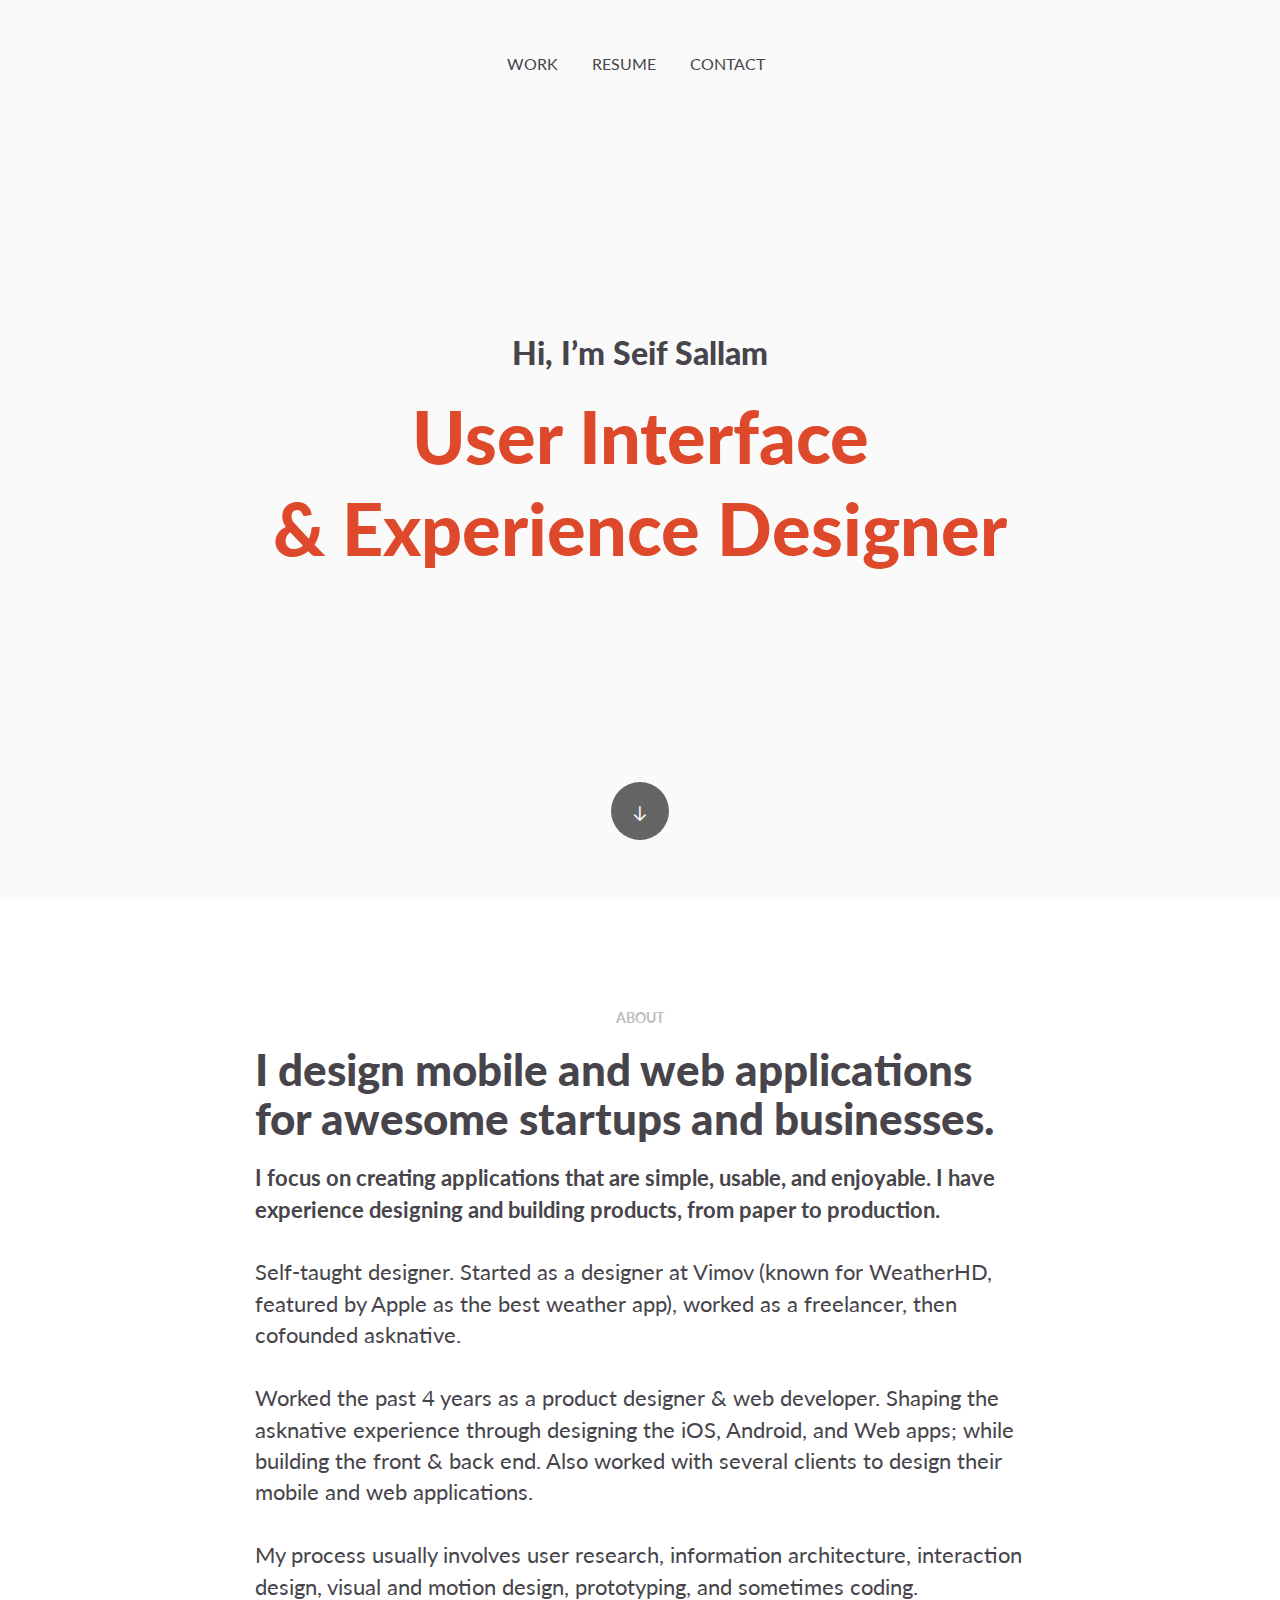
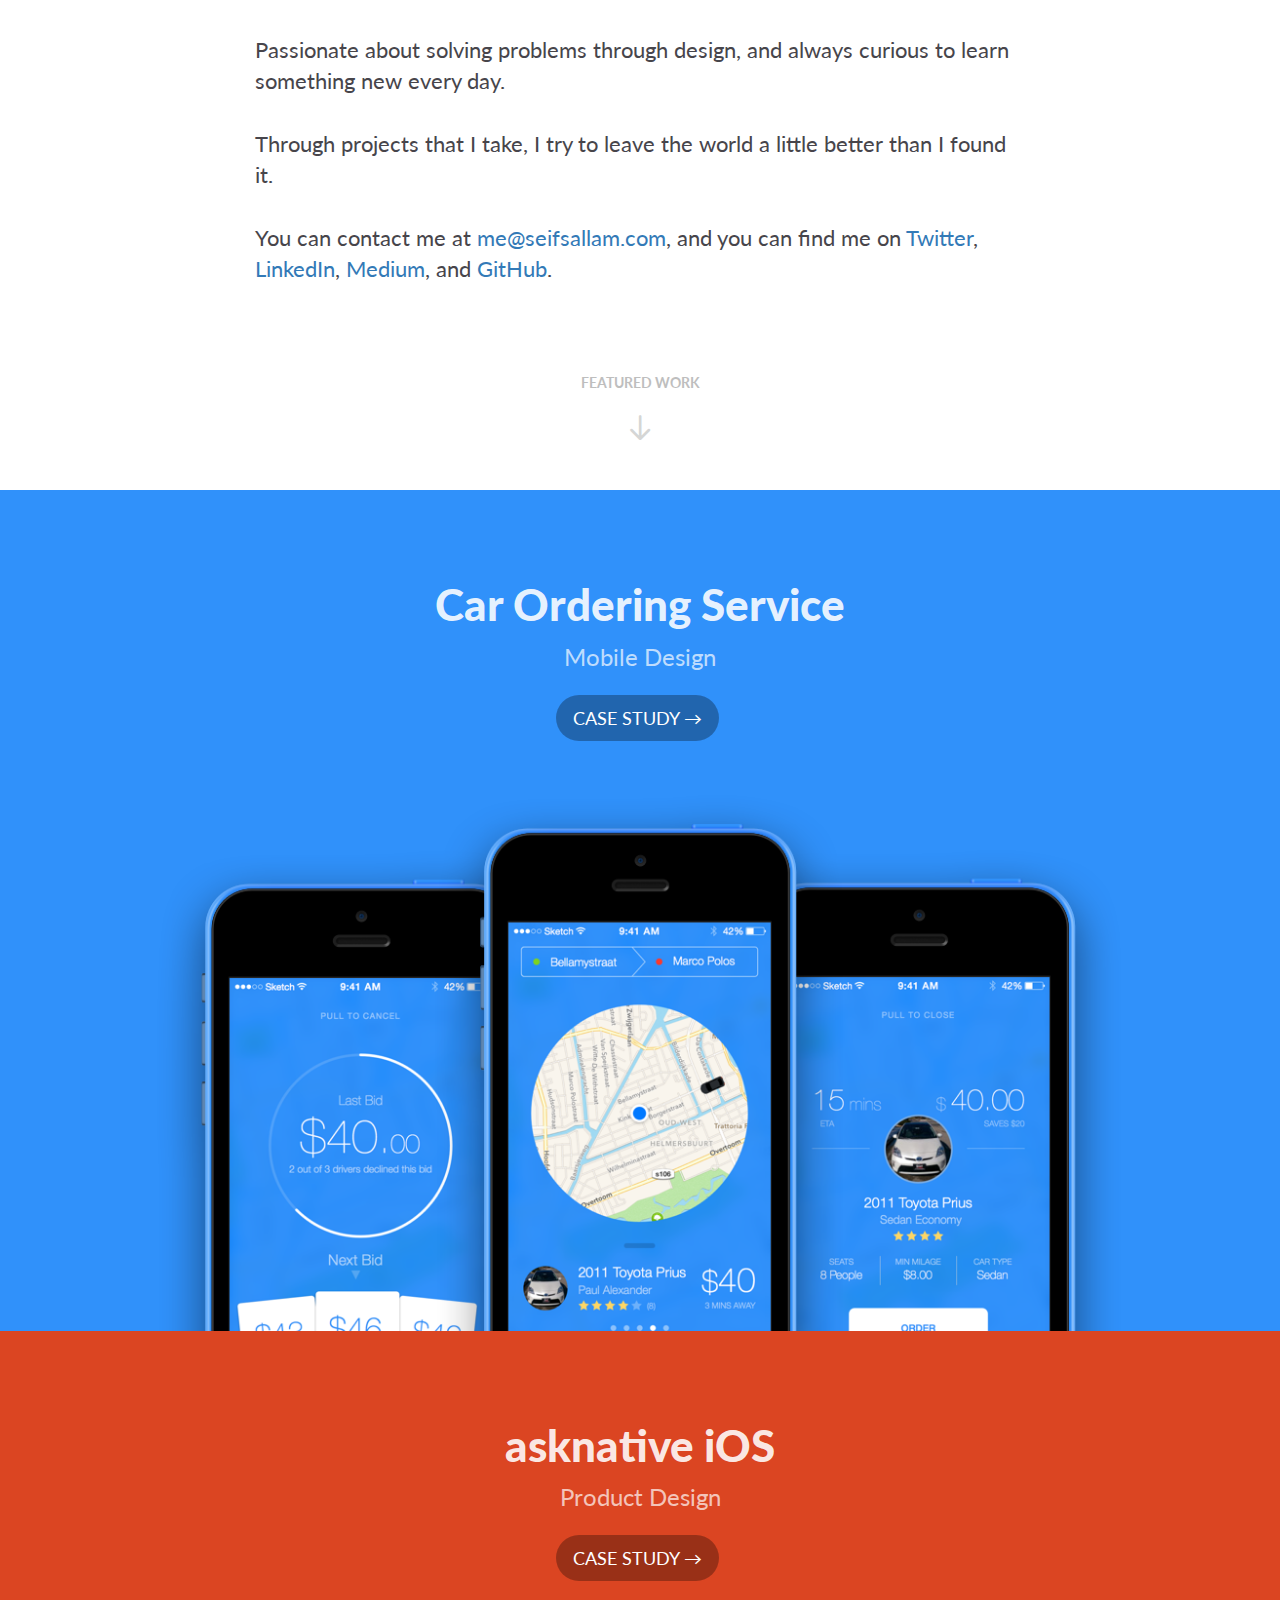
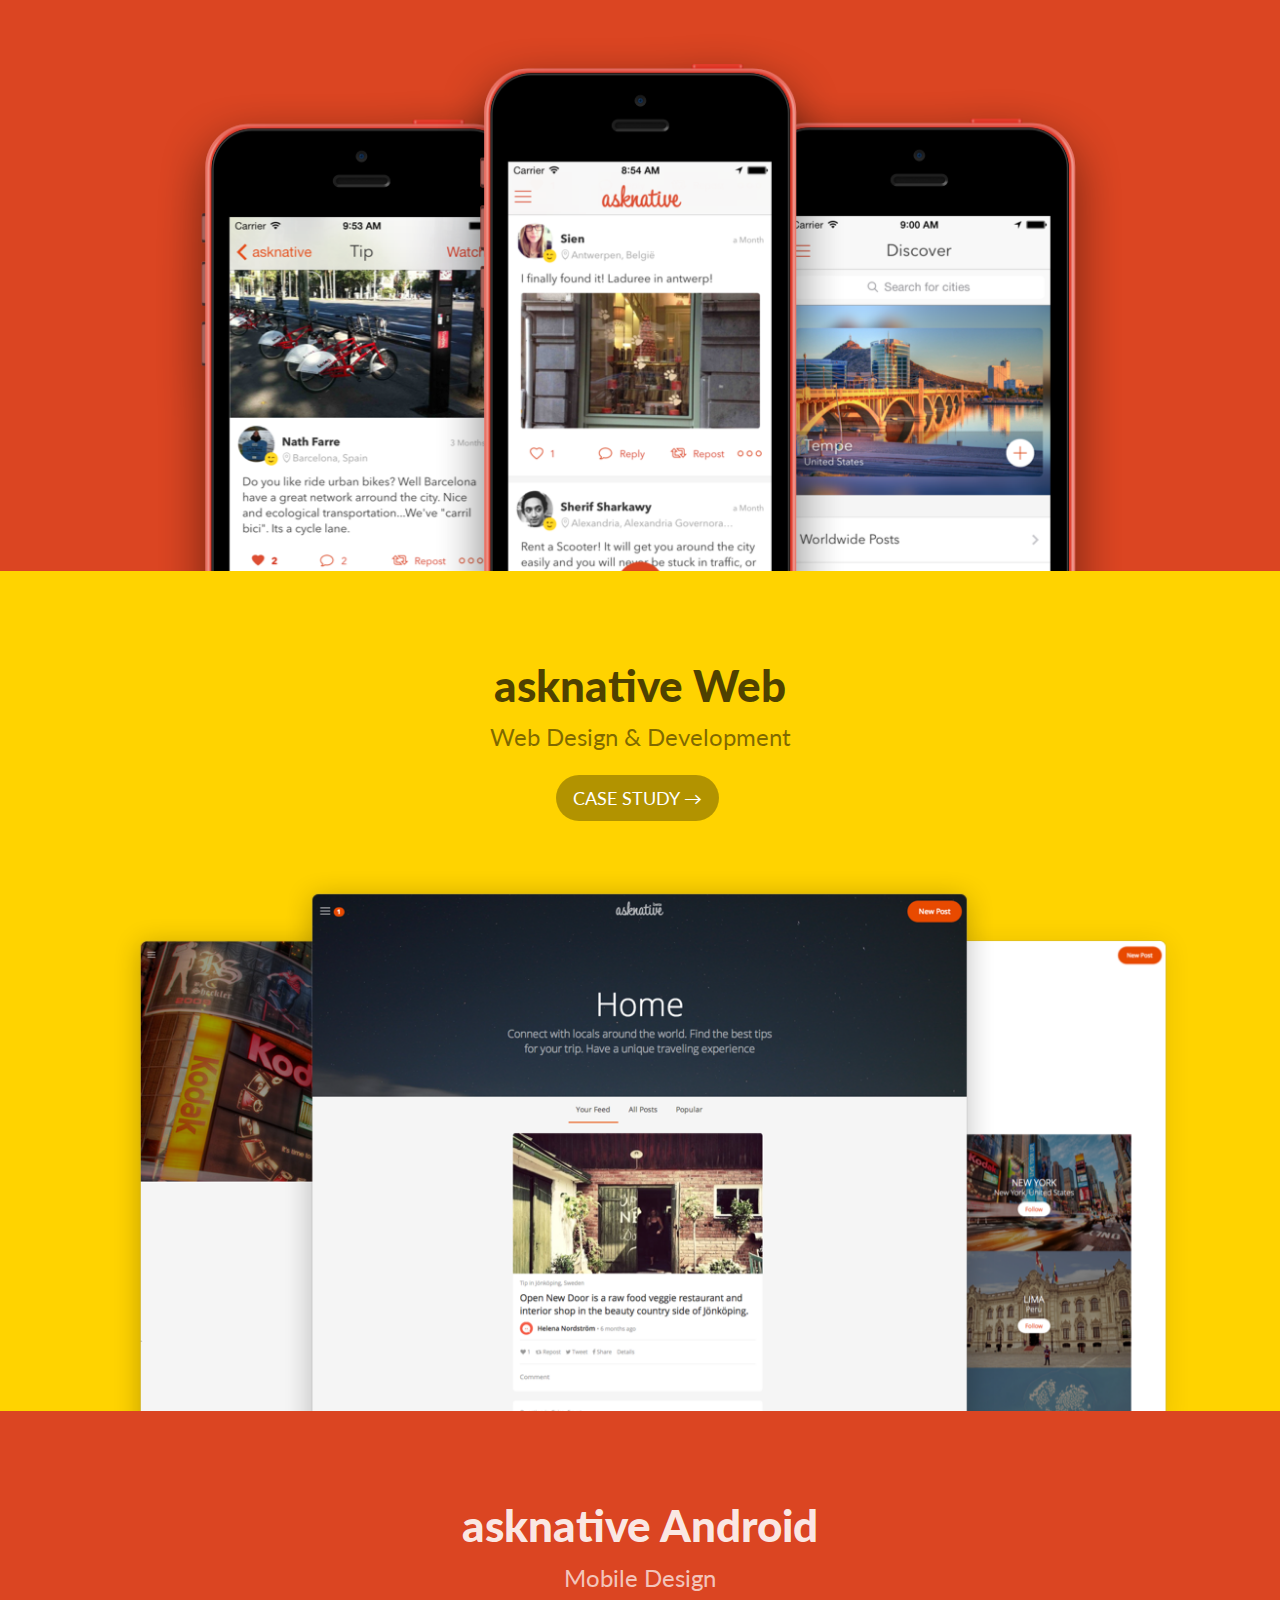
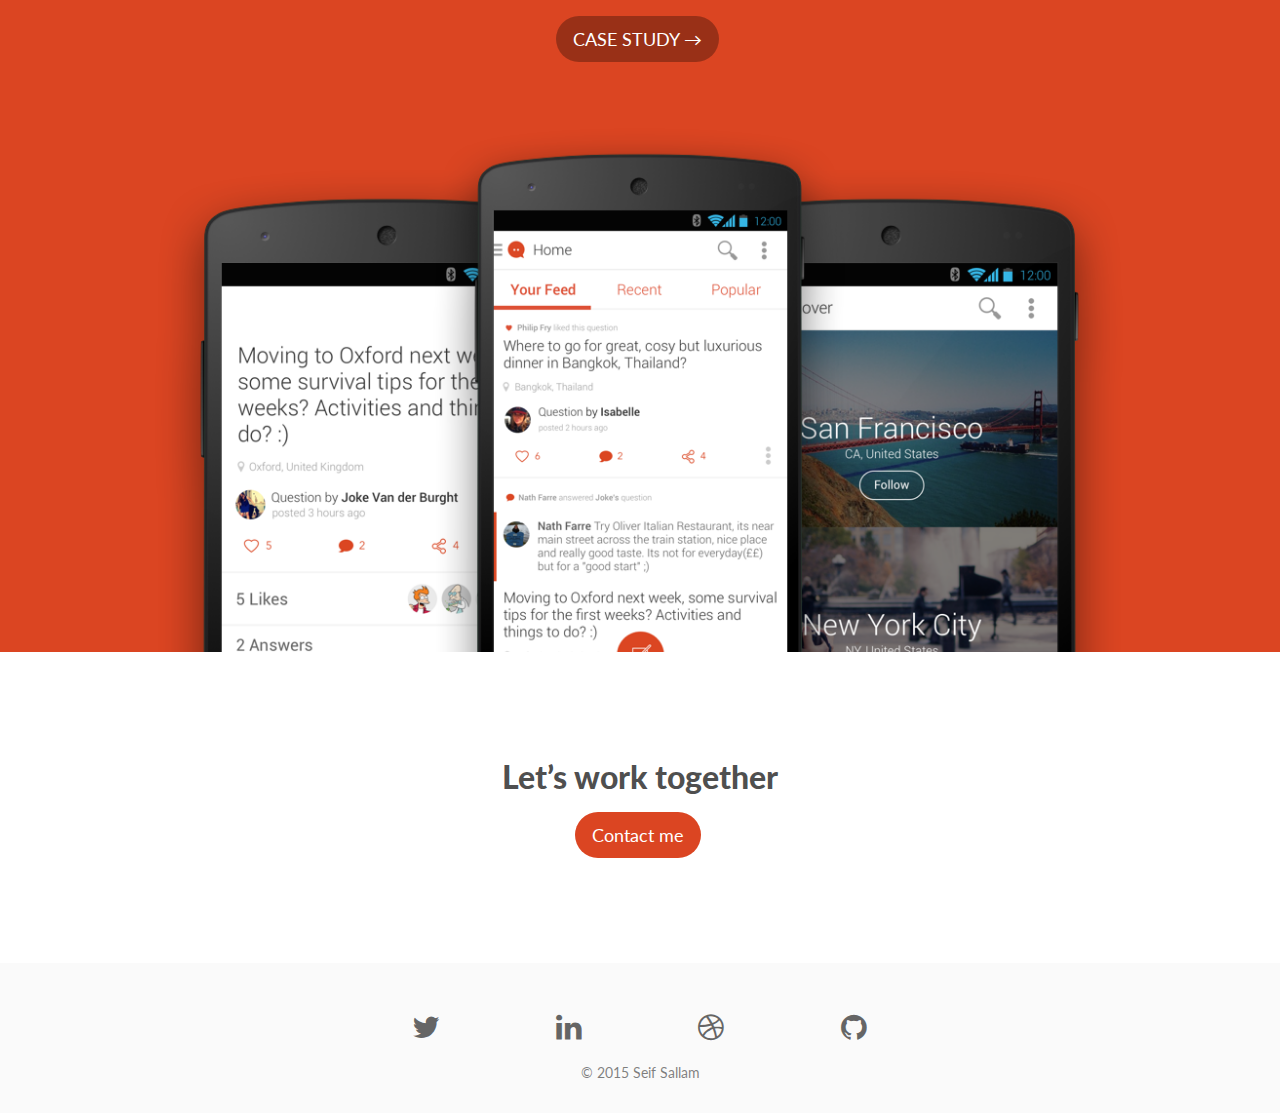
==== commit 2c88fa33: "Copy improvements & minor fixes" ====
--- a/index.html
+++ b/index.html
@@ -9,7 +9,6 @@
     <link rel="stylesheet" type="text/css" href="./css/bootstrap.css">
     <link rel="stylesheet" id="ppstyle" type="text/css" href="style.css">
     <link rel='stylesheet' href='./css/feather.min.css'/><link rel='stylesheet' href='./css/font-awesome.min.css'/><link href='http://fonts.googleapis.com/css?family=Lato:100,300,400,700,900&subset=latin,latin-ext' rel='stylesheet' type='text/css'>
-<link href='http://fonts.googleapis.com/css?family=Domine&subset=latin,latin-ext' rel='stylesheet' type='text/css'>
     <script src="./js/jquery-2.1.0.min.js"></script>
     <script src="./js/bootstrap.js"></script>
     <script src="./js/blocs.js"></script>
@@ -103,9 +102,12 @@
 	<div class="container">
 		<div class="row voffset-lg">
 			<div class="col-sm-12">
-				<h3 class="mg-md  text-center">
-					Design &amp; Prototype for an Uber like app
-				</h3>
+				<h3 class=" text-center mg-sm">
+					Car Ordering Service
+				</h3>
+				<p class=" text-center mg-md">
+					Mobile Design
+				</p>
 				<div class="text-center">
 					<a href="car-app.html" class="btn btn-lg btn-rd btn-d">CASE STUDY →</a>
 				</div><a href="car-app.html"><img class="img-responsive center-block" src="img/preview-yaya-full.png" /></a>
@@ -120,9 +122,12 @@
 	<div class="container">
 		<div class="row voffset-lg">
 			<div class="col-sm-12">
-				<h3 class="mg-md  text-center">
-					Mobile Design &amp; Branding for asknative iOS
-				</h3>
+				<h3 class=" text-center mg-sm">
+					asknative iOS
+				</h3>
+				<p class=" text-center mg-md">
+					Product Design
+				</p>
 				<div class="text-center">
 					<a href="asknative-ios.html" class="btn btn-rd btn-lg btn-d">CASE STUDY →</a>
 				</div><a href="asknative-ios.html"><img class="img-responsive center-block" src="img/preview-asknative-ios-full.png" /></a>
@@ -137,9 +142,12 @@
 	<div class="container">
 		<div class="row voffset-lg">
 			<div class="col-sm-12">
-				<h3 class="mg-md  text-center">
-					Web Design &amp; Development for asknative
-				</h3>
+				<h3 class=" text-center mg-sm">
+					asknative Web
+				</h3>
+				<p class=" text-center mg-md">
+					Web Design &amp; Development
+				</p>
 				<div class="text-center">
 					<a href="asknative-webapp.html" class="btn btn-rd btn-lg btn-d">CASE STUDY →</a>
 				</div><a href="asknative-webapp.html"><img class="img-responsive center-block" src="img/preview-asknative-web-full.png" /></a>
@@ -154,9 +162,12 @@
 	<div class="container">
 		<div class="row voffset-lg">
 			<div class="col-sm-12">
-				<h3 class="mg-md  text-center">
-					Mobile Design for asknative Android
-				</h3>
+				<h3 class=" text-center mg-sm">
+					asknative Android
+				</h3>
+				<p class=" text-center mg-md">
+					Mobile Design
+				</p>
 				<div class="text-center">
 					<a href="asknative-android.html" class="btn btn-rd btn-lg btn-d">CASE STUDY →</a>
 				</div><a href="asknative-android.html"><img class="img-responsive center-block" src="img/preview-asknative-android-full.png" /></a>
@@ -167,7 +178,7 @@
 <!-- project-asknative-android END -->  <!-- bloc-8 -->-<div class="bloc l-bloc bgc-white" id="bloc-8">
+<div class="bloc bgc-white l-bloc" id="bloc-8">
 	<div class="container bloc-lg">
 		<div class="row">
 			<div class="col-xs-12 col-md-8 col-md-offset-2">
@@ -189,7 +200,7 @@
 		<div class="row voffset-md">
 			<div class="col-sm-12 col-md-6 col-md-offset-3">
 				<div class="col-xs-3 text-center">
-					<a class="social" href="http://twitter.com/seifsallam" target="_blank"><span class="fa fa-twitter icon-md" data-placement="top" data-toggle="tooltip" title="@seifsallam"></span></a>
+					<a class="social" href="http://twitter.com/seifsallam" target="_blank"><span class="fa fa-twitter icon-md" title="@seifsallam"></span></a>
 				</div>
 				<div class="col-xs-3 text-center">
 					<a class="social" href="http://linkedin.com/in/seifsallam" target="_blank"><span class="fa fa-linkedin icon-md"></span></a>
--- a/style.css
+++ b/style.css
@@ -214,6 +214,22 @@
 	font-weight: 400;
 	font-size: 22px;
 }
+#project-yaya p{
+	font-size: 24px;
+	line-height: 36px;
+}
+#project-asknative-ios p{
+	font-size: 24px;
+	line-height: 36px;
+}
+#project-asknative-webapp p{
+	font-size: 24px;
+	line-height: 36px;
+}
+#project-asknative-android p{
+	font-size: 24px;
+	line-height: 36px;
+}
 #bloc-8 h3{
 	font-size: 32px;
 	line-height: 30px;
@@ -307,10 +323,10 @@
 	font-weight: 400;
 }
 #bloc-29 p{
-	font-weight: 100;
-	font-family: Domine;
-	font-size: 24px;
-	line-height: 36px;
+	font-size: 24px;
+	line-height: 36px;
+	font-family: Lato;
+	font-weight: 400;
 }
 #bloc-30 h5{
 	font-family: Lato;
@@ -321,40 +337,40 @@
 	font-weight: 900;
 }
 #bloc-31 p{
-	font-weight: 100;
-	font-family: Domine;
-	font-size: 24px;
-	line-height: 36px;
+	font-size: 24px;
+	line-height: 36px;
+	font-family: Lato;
+	font-weight: 400;
 }
 #bloc-32 p{
-	font-weight: 100;
-	font-family: Domine;
-	font-size: 24px;
-	line-height: 36px;
+	font-size: 24px;
+	line-height: 36px;
+	font-family: Lato;
+	font-weight: 400;
 }
 #bloc-34 p{
-	font-weight: 100;
-	font-family: Domine;
-	font-size: 24px;
-	line-height: 36px;
+	font-size: 24px;
+	line-height: 36px;
+	font-family: Lato;
+	font-weight: 400;
 }
 #bloc-36 p{
-	font-weight: 100;
-	font-family: Domine;
-	font-size: 24px;
-	line-height: 36px;
+	font-size: 24px;
+	line-height: 36px;
+	font-family: Lato;
+	font-weight: 400;
 }
 #bloc-38 p{
-	font-weight: 100;
-	font-family: Domine;
-	font-size: 24px;
-	line-height: 36px;
+	font-size: 24px;
+	line-height: 36px;
+	font-family: Lato;
+	font-weight: 400;
 }
 #bloc-40 p{
-	font-weight: 100;
-	font-family: Domine;
-	font-size: 24px;
-	line-height: 36px;
+	font-size: 24px;
+	line-height: 36px;
+	font-family: Lato;
+	font-weight: 400;
 }
 #bloc-43 p{
 	font-size: 24px;
@@ -489,6 +505,10 @@
 #bloc-84 p{
 	font-size: 24px;
 	line-height: 36px;
+	font-family: Lato;
+	font-weight: 400;
+}
+#bloc-86 h4{
 	font-family: Lato;
 	font-weight: 400;
 }
@@ -1046,6 +1066,9 @@
 .bg-city{
 	background-image:url("img/city.jpg");
 }
+.bg-preview-asknative-ios-full{
+	background-image:url('img/preview-asknative-ios-full.png');
+}
 
 
 
